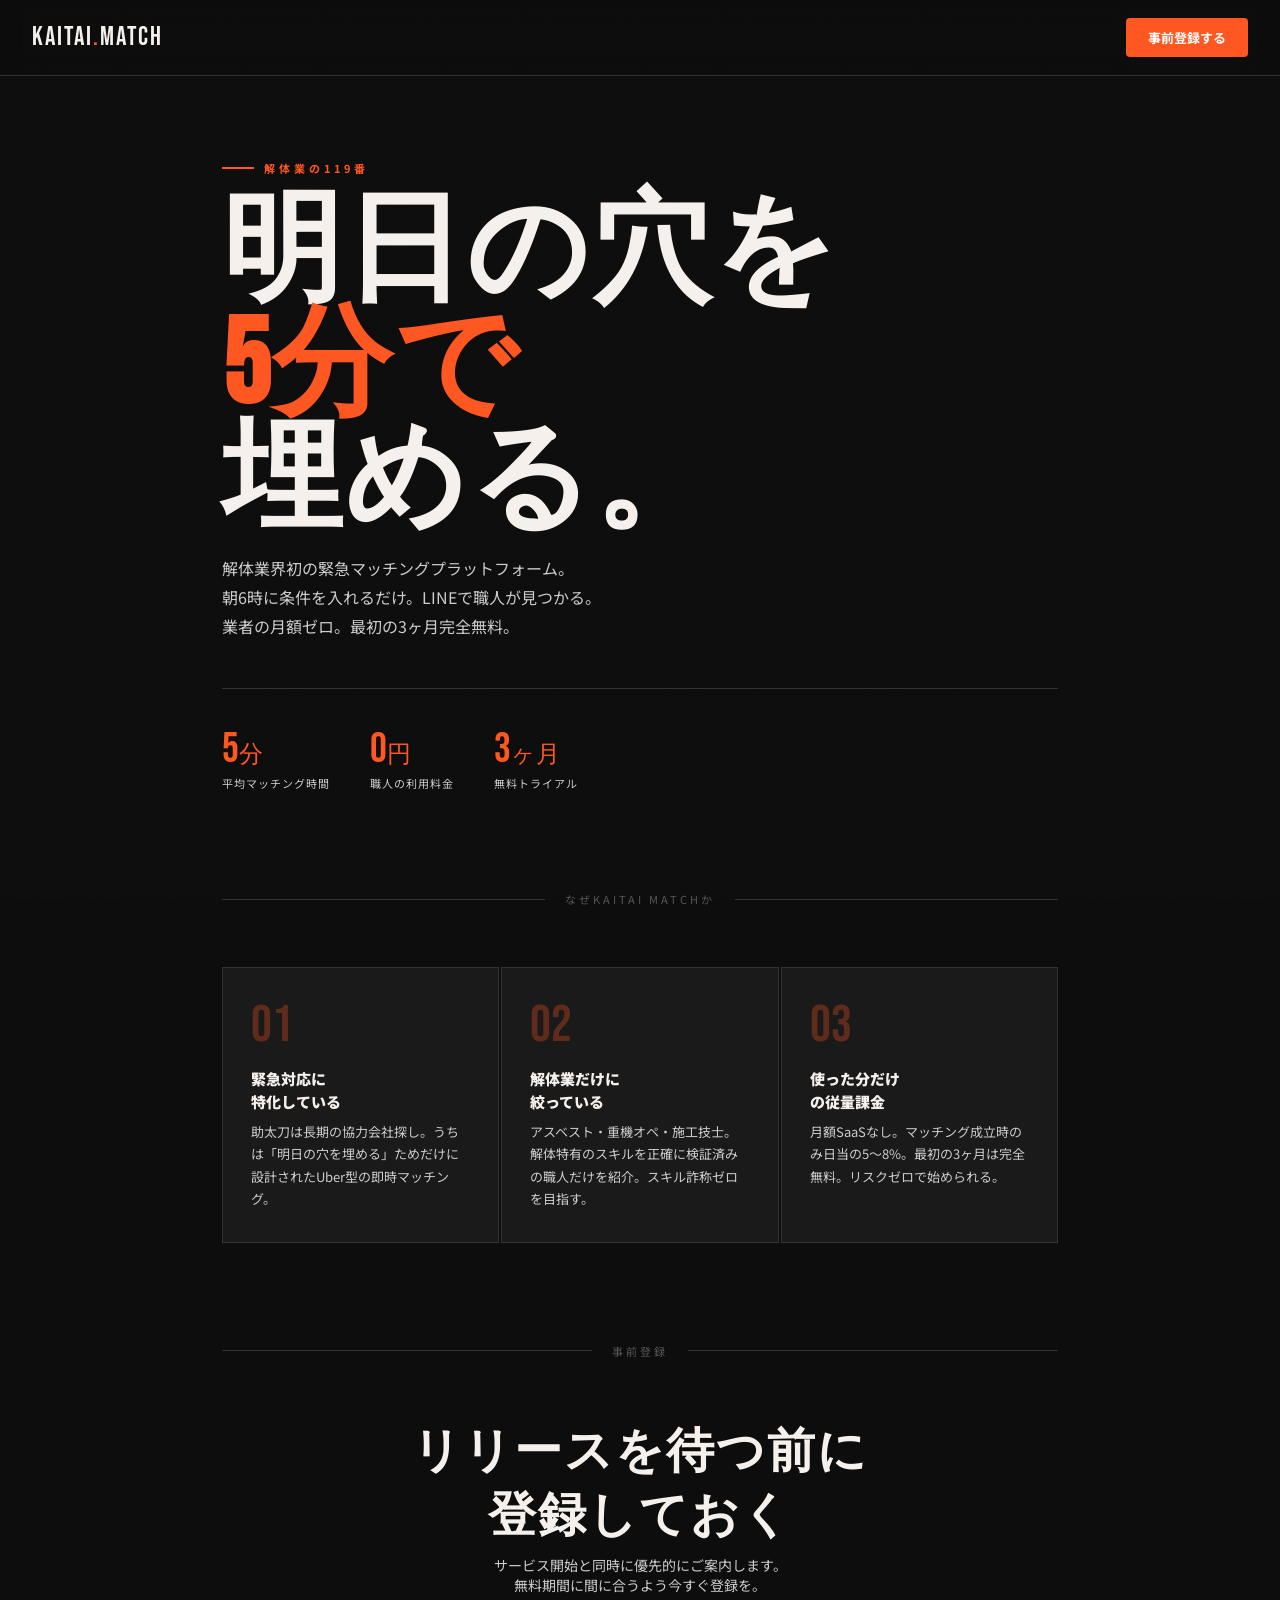
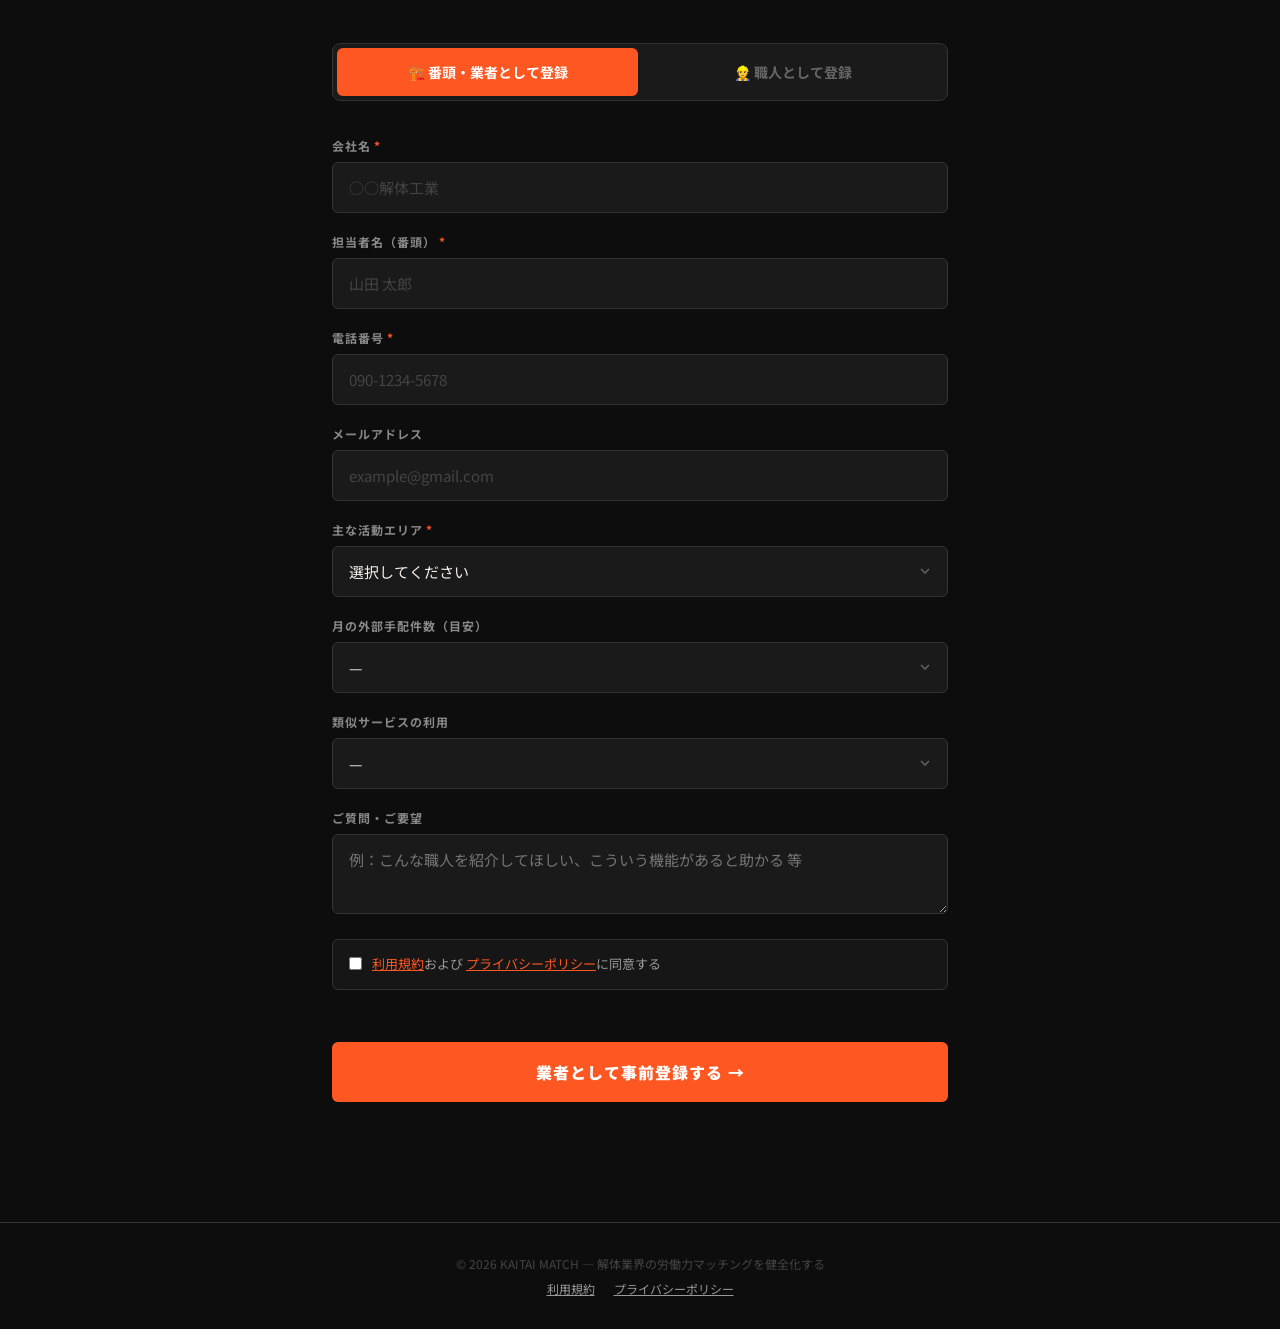
==== preregister.html @ b88217df "Update preregister.html" ====
<!DOCTYPE html>
<html lang="ja">
<head>
<meta charset="UTF-8">
<meta name="viewport" content="width=device-width, initial-scale=1.0">
<meta http-equiv="Cache-Control" content="no-cache, no-store, must-revalidate">
<meta http-equiv="Pragma" content="no-cache">
<meta http-equiv="Expires" content="0">
<title>KAITAI MATCH — 事前登録</title>
<!-- v202603311411 -->
<link rel="preconnect" href="https://fonts.googleapis.com">
<link href="https://fonts.googleapis.com/css2?family=Bebas+Neue&family=Noto+Sans+JP:wght@400;700;900&display=swap" rel="stylesheet">
<style>
  :root {
    --red:    #FF5722;
    --red2:   #E64A19;
    --black:  #0D0D0D;
    --white:  #F5F0EB;
    --gray:   #1A1A1A;
    --mid:    #2A2A2A;
    --line:   #333;
    --text:   #CCCCCC;
  }

  *, *::before, *::after { box-sizing: border-box; margin: 0; padding: 0; }

  html { scroll-behavior: smooth; }

  body {
    font-family: 'Noto Sans JP', sans-serif;
    background: var(--black);
    color: var(--white);
    min-height: 100vh;
    overflow-x: hidden;
  }

  /* ── NOISE TEXTURE ── */
  body::before {
    content: '';
    position: fixed; inset: 0; z-index: 0;
    background-image: url("data:image/svg+xml,%3Csvg viewBox='0 0 200 200' xmlns='http://www.w3.org/2000/svg'%3E%3Cfilter id='n'%3E%3CfeTurbulence type='fractalNoise' baseFrequency='0.75' numOctaves='4' stitchTiles='stitch'/%3E%3C/filter%3E%3Crect width='100%25' height='100%25' filter='url(%23n)' opacity='0.04'/%3E%3C/svg%3E");
    background-size: 200px;
    pointer-events: none;
    opacity: .4;
  }

  /* ── HEADER ── */
  header {
    position: fixed; top: 0; left: 0; right: 0; z-index: 100;
    display: flex; align-items: center; justify-content: space-between;
    padding: 18px 32px;
    background: rgba(13,13,13,.85);
    backdrop-filter: blur(12px);
    border-bottom: 1px solid var(--line);
  }

  .logo {
    font-family: 'Bebas Neue', sans-serif;
    font-size: 26px;
    letter-spacing: 2px;
    color: var(--white);
  }

  .logo span { color: var(--red); }

  .header-cta {
    background: var(--red);
    color: #fff;
    font-size: 13px;
    font-weight: 700;
    padding: 10px 22px;
    border-radius: 4px;
    border: none;
    cursor: pointer;
    font-family: inherit;
    transition: background .2s;
  }
  .header-cta:hover { background: var(--red2); }

  /* ── HERO ── */
  .hero {
    position: relative; z-index: 1;
    padding: 160px 32px 100px;
    max-width: 900px;
    margin: 0 auto;
  }

  .hero-eyebrow {
    font-size: 11px;
    font-weight: 700;
    letter-spacing: 4px;
    color: var(--red);
    margin-bottom: 20px;
    text-transform: uppercase;
    display: flex; align-items: center; gap: 10px;
  }

  .hero-eyebrow::before {
    content: '';
    display: block;
    width: 32px; height: 2px;
    background: var(--red);
  }

  .hero-title {
    font-family: 'Bebas Neue', sans-serif;
    font-size: clamp(64px, 10vw, 120px);
    line-height: .95;
    letter-spacing: 2px;
    margin-bottom: 16px;
  }

  .hero-title .accent { color: var(--red); }

  .hero-sub {
    font-size: 16px;
    color: var(--text);
    line-height: 1.8;
    max-width: 520px;
    margin-bottom: 48px;
  }

  .hero-stats {
    display: flex;
    gap: 40px;
    padding-top: 40px;
    border-top: 1px solid var(--line);
  }

  .stat-item { }
  .stat-num {
    font-family: 'Bebas Neue', sans-serif;
    font-size: 42px;
    color: var(--red);
    line-height: 1;
  }
  .stat-label {
    font-size: 11px;
    color: var(--text);
    letter-spacing: 1px;
    margin-top: 4px;
  }

  /* ── DIVIDER ── */
  .section-divider {
    position: relative; z-index: 1;
    max-width: 900px; margin: 0 auto;
    display: flex; align-items: center; gap: 20px;
    padding: 0 32px 60px;
  }
  .section-divider::before,
  .section-divider::after {
    content: '';
    flex: 1;
    height: 1px;
    background: var(--line);
  }
  .section-divider-text {
    font-size: 11px;
    letter-spacing: 3px;
    color: #555;
    text-transform: uppercase;
    white-space: nowrap;
  }

  /* ── WHY SECTION ── */
  .why {
    position: relative; z-index: 1;
    max-width: 900px; margin: 0 auto;
    padding: 0 32px 100px;
    display: grid;
    grid-template-columns: repeat(3, 1fr);
    gap: 2px;
  }

  .why-card {
    background: var(--gray);
    padding: 32px 28px;
    border: 1px solid var(--line);
    transition: border-color .2s;
  }
  .why-card:hover { border-color: var(--red); }

  .why-number {
    font-family: 'Bebas Neue', sans-serif;
    font-size: 52px;
    color: var(--red);
    opacity: .3;
    line-height: 1;
    margin-bottom: 16px;
  }

  .why-title {
    font-size: 15px;
    font-weight: 900;
    margin-bottom: 8px;
    line-height: 1.5;
  }

  .why-desc {
    font-size: 13px;
    color: var(--text);
    line-height: 1.7;
  }

  /* ── FORM SECTION ── */
  .form-section {
    position: relative; z-index: 1;
    max-width: 680px; margin: 0 auto;
    padding: 0 32px 120px;
  }

  .form-header {
    text-align: center;
    margin-bottom: 48px;
  }

  .form-header h2 {
    font-family: 'Bebas Neue', sans-serif;
    font-size: 48px;
    letter-spacing: 2px;
    margin-bottom: 8px;
  }

  .form-header p {
    font-size: 14px;
    color: var(--text);
  }

  /* ── TYPE TOGGLE ── */
  .type-toggle {
    display: flex;
    background: var(--gray);
    border: 1px solid var(--line);
    border-radius: 8px;
    padding: 4px;
    margin-bottom: 36px;
    gap: 4px;
  }

  .toggle-btn {
    flex: 1;
    padding: 14px;
    background: transparent;
    border: none;
    border-radius: 6px;
    color: #666;
    font-size: 14px;
    font-weight: 700;
    cursor: pointer;
    font-family: inherit;
    transition: all .2s;
    display: flex;
    align-items: center;
    justify-content: center;
    gap: 8px;
  }

  .toggle-btn.active {
    background: var(--red);
    color: #fff;
  }

  /* ── FORM ── */
  .form-box {
    display: none;
  }
  .form-box.active { display: block; }

  .form-group {
    margin-bottom: 20px;
  }

  .form-label {
    display: block;
    font-size: 12px;
    font-weight: 700;
    letter-spacing: 1px;
    color: #888;
    text-transform: uppercase;
    margin-bottom: 8px;
  }

  .form-label .req { color: var(--red); margin-left: 3px; }

  .form-input,
  .form-select,
  .form-textarea {
    width: 100%;
    background: var(--gray);
    border: 1px solid var(--line);
    border-radius: 6px;
    padding: 14px 16px;
    font-size: 15px;
    color: var(--white);
    outline: none;
    font-family: inherit;
    transition: border-color .2s;
    -webkit-appearance: none;
  }

  .form-input::placeholder { color: #444; }
  .form-input:focus,
  .form-select:focus,
  .form-textarea:focus { border-color: var(--red); }

  .form-select {
    background-image: url("data:image/svg+xml;charset=utf-8,%3Csvg xmlns='http://www.w3.org/2000/svg' width='16' height='16' viewBox='0 0 24 24' fill='none' stroke='%23666' stroke-width='2'%3E%3Cpath d='M6 9l6 6 6-6'/%3E%3C/svg%3E");
    background-repeat: no-repeat;
    background-position: right 14px center;
    padding-right: 44px;
    cursor: pointer;
  }

  .form-select option { background: #1A1A1A; }

  .form-textarea {
    resize: vertical;
    min-height: 80px;
  }

  /* ── CHIP GRID ── */
  .chip-grid {
    display: flex;
    flex-wrap: wrap;
    gap: 8px;
  }

  .chip {
    padding: 8px 14px;
    background: var(--gray);
    border: 1px solid var(--line);
    border-radius: 4px;
    font-size: 13px;
    font-weight: 600;
    color: #888;
    cursor: pointer;
    transition: all .15s;
    user-select: none;
  }

  .chip.on {
    border-color: var(--red);
    background: rgba(255,87,34,.12);
    color: var(--red);
  }

  /* ── SUBMIT ── */
  .btn-submit {
    width: 100%;
    background: var(--red);
    color: #fff;
    border: none;
    border-radius: 6px;
    padding: 18px;
    font-size: 16px;
    font-weight: 900;
    cursor: pointer;
    font-family: inherit;
    letter-spacing: 1px;
    margin-top: 32px;
    transition: background .2s, transform .1s;
    position: relative;
    overflow: hidden;
  }

  .btn-submit:hover { background: var(--red2); }
  .btn-submit:active { transform: scale(.99); }

  .btn-submit:disabled {
    opacity: .5;
    cursor: not-allowed;
  }

  .btn-submit .loading {
    display: none;
    position: absolute; inset: 0;
    background: var(--red2);
    align-items: center;
    justify-content: center;
  }

  .btn-submit.sending .loading { display: flex; }

  /* ── SUCCESS ── */
  .success-screen {
    display: none;
    text-align: center;
    padding: 60px 20px;
    animation: fadeUp .5s ease;
  }

  .success-screen.show { display: block; }

  @keyframes fadeUp {
    from { opacity: 0; transform: translateY(20px); }
    to   { opacity: 1; transform: translateY(0); }
  }

  .success-icon {
    font-size: 64px;
    margin-bottom: 24px;
  }

  .success-title {
    font-family: 'Bebas Neue', sans-serif;
    font-size: 40px;
    letter-spacing: 2px;
    margin-bottom: 12px;
    color: var(--red);
  }

  .success-msg {
    font-size: 15px;
    color: var(--text);
    line-height: 1.8;
    margin-bottom: 40px;
  }

  /* ── FOOTER ── */
  footer {
    position: relative; z-index: 1;
    border-top: 1px solid var(--line);
    padding: 32px;
    text-align: center;
    font-size: 12px;
    color: #444;
  }

  /* ── SCROLL REVEAL ── */
  .reveal {
    opacity: 0;
    transform: translateY(24px);
    transition: opacity .6s ease, transform .6s ease;
  }
  .reveal.visible {
    opacity: 1;
    transform: none;
  }

  /* ── RESPONSIVE ── */
  @media (max-width: 680px) {
    header { padding: 14px 20px; }
    .hero { padding: 120px 20px 80px; }
    .hero-stats { gap: 24px; flex-wrap: wrap; }
    .why { grid-template-columns: 1fr; padding: 0 20px 80px; }
    .form-section { padding: 0 20px 80px; }
    .section-divider { padding: 0 20px 48px; }
  }

  /* ── CONSENT ── */
  .consent-block {
    margin: 16px 0 20px;
    padding: 14px 16px;
    background: rgba(255,255,255,.04);
    border: 1px solid #333;
    border-radius: 6px;
  }
  .consent-label {
    display: flex; align-items: flex-start; gap: 10px;
    font-size: 13px; color: #999; cursor: pointer; line-height: 1.6;
  }
  .consent-check { margin-top: 3px; accent-color: #FF5722; }
  .consent-label a { color: #FF5722; text-decoration: underline; }
</style>
</head>
<body>

<!-- ── HEADER ── -->
<header>
  <div class="logo">KAITAI<span>.</span>MATCH</div>
  <button class="header-cta" onclick="scrollToForm()">事前登録する</button>
</header>

<!-- ── HERO ── -->
<section class="hero reveal">
  <div class="hero-eyebrow">解体業の119番</div>
  <h1 class="hero-title">
    明日の穴を<br>
    <span class="accent">5分で</span><br>
    埋める。
  </h1>
  <p class="hero-sub">
    解体業界初の緊急マッチングプラットフォーム。<br>
    朝6時に条件を入れるだけ。LINEで職人が見つかる。<br>
    業者の月額ゼロ。最初の3ヶ月完全無料。
  </p>
  <div class="hero-stats">
    <div class="stat-item">
      <div class="stat-num">5<span style="font-size:24px">分</span></div>
      <div class="stat-label">平均マッチング時間</div>
    </div>
    <div class="stat-item">
      <div class="stat-num">0<span style="font-size:24px">円</span></div>
      <div class="stat-label">職人の利用料金</div>
    </div>
    <div class="stat-item">
      <div class="stat-num">3<span style="font-size:24px">ヶ月</span></div>
      <div class="stat-label">無料トライアル</div>
    </div>
  </div>
</section>

<!-- ── WHY ── -->
<div class="section-divider reveal"><span class="section-divider-text">なぜKAITAI MATCHか</span></div>

<section class="why">
  <div class="why-card reveal">
    <div class="why-number">01</div>
    <div class="why-title">緊急対応に<br>特化している</div>
    <div class="why-desc">助太刀は長期の協力会社探し。うちは「明日の穴を埋める」ためだけに設計されたUber型の即時マッチング。</div>
  </div>
  <div class="why-card reveal" style="transition-delay:.1s">
    <div class="why-number">02</div>
    <div class="why-title">解体業だけに<br>絞っている</div>
    <div class="why-desc">アスベスト・重機オペ・施工技士。解体特有のスキルを正確に検証済みの職人だけを紹介。スキル詐称ゼロを目指す。</div>
  </div>
  <div class="why-card reveal" style="transition-delay:.2s">
    <div class="why-number">03</div>
    <div class="why-title">使った分だけ<br>の従量課金</div>
    <div class="why-desc">月額SaaSなし。マッチング成立時のみ日当の5〜8%。最初の3ヶ月は完全無料。リスクゼロで始められる。</div>
  </div>
</section>

<!-- ── FORM ── -->
<div class="section-divider reveal"><span class="section-divider-text">事前登録</span></div>

<section class="form-section" id="form-section">
  <div class="form-header reveal">
    <h2>リリースを待つ前に<br>登録しておく</h2>
    <p>サービス開始と同時に優先的にご案内します。<br>無料期間に間に合うよう今すぐ登録を。</p>
  </div>

  <!-- TYPE TOGGLE -->
  <div class="type-toggle reveal">
    <button class="toggle-btn active" id="tab-contractor" onclick="switchType('contractor')">
      🏗️ 番頭・業者として登録
    </button>
    <button class="toggle-btn" id="tab-worker" onclick="switchType('worker')">
      👷 職人として登録
    </button>
  </div>

  <!-- SUCCESS STATE -->
  <div class="success-screen" id="success">
    <div class="success-icon">🎯</div>
    <div class="success-title">登録完了！</div>
    <div class="success-msg" id="success-msg">
      リリース時に優先的にご連絡します。<br>
      もう少しだけ待っていてください。
    </div>
    <button class="btn-submit" style="max-width:320px;margin:0 auto" onclick="resetForm()">
      別の人を登録する
    </button>
  </div>

  <!-- CONTRACTOR FORM -->
  <div class="form-box active" id="form-contractor">
    <div class="form-group">
      <label class="form-label">会社名<span class="req">*</span></label>
      <input class="form-input" id="c-company" type="text" placeholder="○○解体工業">
    </div>
    <div class="form-group">
      <label class="form-label">担当者名（番頭）<span class="req">*</span></label>
      <input class="form-input" id="c-name" type="text" placeholder="山田 太郎">
    </div>
    <div class="form-group">
      <label class="form-label">電話番号<span class="req">*</span></label>
      <input class="form-input" id="c-phone" type="tel" placeholder="090-1234-5678">
    </div>
    <div class="form-group">
      <label class="form-label">メールアドレス</label>
      <input class="form-input" id="c-email" type="email" placeholder="example@gmail.com">
    </div>
    <div class="form-group">
      <label class="form-label">主な活動エリア<span class="req">*</span></label>
      <select class="form-select" id="c-area">
        <option value="">選択してください</option>
        <option>足立区</option><option>荒川区</option><option>葛飾区</option>
        <option>墨田区</option><option>江東区</option><option>江戸川区</option>
        <option>台東区</option><option>北区</option><option>その他</option>
      </select>
    </div>
    <div class="form-group">
      <label class="form-label">月の外部手配件数（目安）</label>
      <select class="form-select" id="c-volume">
        <option value="">—</option>
        <option>5件未満</option><option>5〜15件</option>
        <option>15〜30件</option><option>30件以上</option>
      </select>
    </div>
    <div class="form-group">
      <label class="form-label">類似サービスの利用</label>
      <select class="form-select" id="c-existing">
        <option value="">—</option>
        <option>ある（現在利用している）</option>
        <option>ある（過去に利用していた）</option>
        <option>ない</option>
        <option>知らなかった</option>
      </select>
    </div>
    <div class="form-group">
      <label class="form-label">ご質問・ご要望</label>
      <textarea class="form-textarea" id="c-comment" placeholder="例：こんな職人を紹介してほしい、こういう機能があると助かる 等"></textarea>
    </div>
    <div class="consent-block">
      <label class="consent-label">
        <input type="checkbox" id="consent-c" class="consent-check">
        <span><a href="#" onclick="openModal('terms'); return false;">利用規約</a>および
        <a href="#" onclick="openModal('privacy'); return false;">プライバシーポリシー</a>に同意する</span>
      </label>
    </div>
    <button class="btn-submit" id="btn-c" onclick="submitContractor()">
      <span class="btn-text">業者として事前登録する →</span>
      <div class="loading">送信中...</div>
    </button>
  </div>

  <!-- WORKER FORM -->
  <div class="form-box" id="form-worker">
    <div class="form-group">
      <label class="form-label">氏名<span class="req">*</span></label>
      <input class="form-input" id="w-name" type="text" placeholder="田中 一郎">
    </div>
    <div class="form-group">
      <label class="form-label">電話番号<span class="req">*</span></label>
      <input class="form-input" id="w-phone" type="tel" placeholder="090-1234-5678">
    </div>
    <div class="form-group">
      <label class="form-label">希望日当（目安）<span class="req">*</span></label>
      <select class="form-select" id="w-wage">
        <option value="">選択してください</option>
        <option>¥15,000〜</option><option>¥18,000〜</option>
        <option>¥20,000〜</option><option>¥22,000〜</option>
        <option>¥25,000〜</option><option>¥28,000〜</option>
        <option>¥30,000〜</option>
      </select>
    </div>
    <div class="form-group">
      <label class="form-label">稼働可能エリア<span class="req">*</span>（複数可）</label>
      <div class="chip-grid" id="w-areas">
        <div class="chip" data-v="足立区" onclick="toggleChip(this,'wAreas')">足立区</div>
        <div class="chip" data-v="荒川区" onclick="toggleChip(this,'wAreas')">荒川区</div>
        <div class="chip" data-v="葛飾区" onclick="toggleChip(this,'wAreas')">葛飾区</div>
        <div class="chip" data-v="墨田区" onclick="toggleChip(this,'wAreas')">墨田区</div>
        <div class="chip" data-v="江東区" onclick="toggleChip(this,'wAreas')">江東区</div>
        <div class="chip" data-v="江戸川区" onclick="toggleChip(this,'wAreas')">江戸川区</div>
        <div class="chip" data-v="台東区" onclick="toggleChip(this,'wAreas')">台東区</div>
        <div class="chip" data-v="北区" onclick="toggleChip(this,'wAreas')">北区</div>
        <div class="chip" data-v="その他" onclick="toggleChip(this,'wAreas')">その他</div>
      </div>
    </div>
    <div class="form-group">
      <label class="form-label">スキル・資格<span class="req">*</span>（複数可）</label>
      <div class="chip-grid" id="w-skills">
        <div class="chip" data-v="手元・雑工" onclick="toggleChip(this,'wSkills')">🔨 手元・雑工</div>
        <div class="chip" data-v="内装解体" onclick="toggleChip(this,'wSkills')">🏠 内装解体</div>
        <div class="chip" data-v="木造解体" onclick="toggleChip(this,'wSkills')">🌲 木造解体</div>
        <div class="chip" data-v="RC解体" onclick="toggleChip(this,'wSkills')">🧱 RC解体</div>
        <div class="chip" data-v="鉄骨解体" onclick="toggleChip(this,'wSkills')">⚙️ 鉄骨解体</div>
        <div class="chip" data-v="重機(ユンボ)" onclick="toggleChip(this,'wSkills')">🚜 重機(ユンボ)</div>
        <div class="chip" data-v="重機(クレーン)" onclick="toggleChip(this,'wSkills')">🏗️ 重機(クレーン)</div>
        <div class="chip" data-v="アスベスト除去" onclick="toggleChip(this,'wSkills')">🦺 アスベスト除去</div>
        <div class="chip" data-v="アスベスト主任" onclick="toggleChip(this,'wSkills')">📋 アスベスト主任</div>
        <div class="chip" data-v="大型運転" onclick="toggleChip(this,'wSkills')">🚛 大型運転</div>
        <div class="chip" data-v="産廃処理" onclick="toggleChip(this,'wSkills')">♻️ 産廃処理</div>
        <div class="chip" data-v="安全衛生責任者" onclick="toggleChip(this,'wSkills')">⛑️ 安全衛生</div>
      </div>
    </div>
    <div class="form-group">
      <label class="form-label">ご質問・ご要望</label>
      <textarea class="form-textarea" id="w-comment" placeholder="例：こんな案件に対応できます、こういう機能があると助かる 等"></textarea>
    </div>
    <div class="consent-block">
      <label class="consent-label">
        <input type="checkbox" id="consent-w" class="consent-check">
        <span><a href="#" onclick="openModal('terms'); return false;">利用規約</a>および
        <a href="#" onclick="openModal('privacy'); return false;">プライバシーポリシー</a>に同意する</span>
      </label>
    </div>
    <button class="btn-submit" id="btn-w" onclick="submitWorker()">
      <span class="btn-text">職人として事前登録する →</span>
      <div class="loading">送信中...</div>
    </button>
  </div>
</section>

<!-- ── FOOTER ── -->
<footer>
  <p>© 2026 KAITAI MATCH — 解体業界の労働力マッチングを健全化する</p>
  <p style="margin-top:8px; font-size:12px;">
    <a href="#" onclick="openModal('terms'); return false;" style="color:#999; margin-right:16px;">利用規約</a>
    <a href="#" onclick="openModal('privacy'); return false;" style="color:#999;">プライバシーポリシー</a>
  </p>
</footer>

<script>
/* ─────────────────────────────────────
   CONFIG
───────────────────────────────────── */
/* build: 202603311411 */
const FORM = {
  CONTRACTOR_URL    : 'https://docs.google.com/forms/d/e/1FAIpQLSen5-oCaqVXXNQcBUAq6D4mdggYQdAOvxw3tC0r3g7apsGX9g/formResponse',
  C_EMAIL        : 'entry.241303334',
  C_COMPANY      : 'entry.1560923856',
  C_NAME         : 'entry.1099596329',
  C_PHONE        : 'entry.958239017',
  C_AREA         : 'entry.613709446',
  C_VOLUME       : 'entry.223796764',
  C_EXISTING     : 'entry.1870516873',
  C_COMMENT      : 'entry.2105728706',

  WORKER_URL        : 'https://docs.google.com/forms/d/e/1FAIpQLScC5icSUGPfsG3O5_VFJ0GHAnxP1y9aK9y0mlp5CqMoB3Jlwg/formResponse',
  W_NAME         : 'entry.2123662439',
  W_PHONE        : 'entry.115422780',
  W_WAGE         : 'entry.1964736497',
  W_AREAS        : 'entry.1219815000',
  W_SKILLS       : 'entry.317045499',
  W_COMMENT      : 'entry.55301022',

  DEMO_MODE : false
};

/* ─────────────────────────────────────
   STATE
───────────────────────────────────── */
const S = { wAreas: [], wSkills: [] };

/* ─────────────────────────────────────
   UI
───────────────────────────────────── */
function scrollToForm() {
  document.getElementById('form-section').scrollIntoView({ behavior: 'smooth' });
}

function switchType(t) {
  document.getElementById('tab-contractor').classList.toggle('active', t === 'contractor');
  document.getElementById('tab-worker').classList.toggle('active', t === 'worker');
  document.getElementById('form-contractor').classList.toggle('active', t === 'contractor');
  document.getElementById('form-worker').classList.toggle('active', t === 'worker');
}

function toggleChip(el, key) {
  el.classList.toggle('on');
  const v = el.dataset.v;
  S[key] = el.classList.contains('on')
    ? [...new Set([...S[key], v])]
    : S[key].filter(x => x !== v);
}

function showSuccess(type) {
  document.getElementById('form-contractor').style.display = 'none';
  document.getElementById('form-worker').style.display     = 'none';
  document.querySelector('.type-toggle').style.display     = 'none';

  const msg = type === 'contractor'
    ? '番頭・業者として登録完了です。<br>サービス開始時に最優先でご連絡します。<br>紹介してもらえる同業の方がいれば、このページのURLを共有してください。'
    : '職人として登録完了です。<br>案件通知が届くようになります。<br>利用料は完全無料です。';

  document.getElementById('success-msg').innerHTML = msg;
  document.getElementById('success').classList.add('show');
}

function resetForm() {
  document.getElementById('form-contractor').style.display = '';
  document.getElementById('form-worker').style.display     = '';
  document.querySelector('.type-toggle').style.display     = '';
  document.getElementById('success').classList.remove('show');
  ['c-company','c-name','c-phone','c-email','c-area','c-volume','c-existing','c-comment',
   'w-name','w-phone','w-wage','w-comment'].forEach(id => {
    const el = document.getElementById(id);
    if (el) el.value = '';
  });
  document.querySelectorAll('.chip.on').forEach(c => c.classList.remove('on'));
  document.getElementById('consent-c').checked = false;
  document.getElementById('consent-w').checked = false;
  S.wAreas = []; S.wSkills = [];
  switchType('contractor');
}

/* ─────────────────────────────────────
   SUBMIT: CONTRACTOR
───────────────────────────────────── */
async function submitContractor() {
  const company = val('c-company'), name = val('c-name'),
        phone   = val('c-phone'),   area = val('c-area');
  if (!company || !name || !phone || !area) {
    alert('必須項目（会社名・担当者名・電話番号・エリア）を入力してください');
    return;
  }
  if (!document.getElementById('consent-c').checked) {
    alert('利用規約およびプライバシーポリシーへの同意が必要です');
    return;
  }

  const btn = document.getElementById('btn-c');
  btn.classList.add('sending'); btn.disabled = true;

  if (!FORM.DEMO_MODE) {
    const fd = new FormData();
    fd.append(FORM.C_EMAIL,    val('c-email'));
    fd.append(FORM.C_COMPANY, company);
    fd.append(FORM.C_NAME,    name);
    fd.append(FORM.C_PHONE,   phone);
    fd.append(FORM.C_AREA,    area);
    fd.append(FORM.C_VOLUME,  val('c-volume'));
    fd.append(FORM.C_EXISTING,val('c-existing'));
    fd.append(FORM.C_COMMENT, val('c-comment'));
    try {
      await fetch(FORM.CONTRACTOR_URL, { method: 'POST', body: fd, mode: 'no-cors' });
    } catch(e) {}
  } else {
    await sleep(900);
  }

  btn.classList.remove('sending'); btn.disabled = false;
  showSuccess('contractor');
}

/* ─────────────────────────────────────
   SUBMIT: WORKER
───────────────────────────────────── */
async function submitWorker() {
  const name  = val('w-name'), phone = val('w-phone'), wage = val('w-wage');
  if (!name || !phone || !wage) {
    alert('必須項目（氏名・電話番号・希望日当）を入力してください');
    return;
  }
  if (!S.wAreas.length)  { alert('稼働可能エリアを選択してください');  return; }
  if (!S.wSkills.length) { alert('スキルを1つ以上選択してください'); return; }
  if (!document.getElementById('consent-w').checked) {
    alert('利用規約およびプライバシーポリシーへの同意が必要です');
    return;
  }

  const btn = document.getElementById('btn-w');
  btn.classList.add('sending'); btn.disabled = true;

  if (!FORM.DEMO_MODE) {
    const fd = new FormData();
    fd.append(FORM.W_NAME,    name);
    fd.append(FORM.W_PHONE,   phone);
    fd.append(FORM.W_WAGE,    wage);
    fd.append(FORM.W_AREAS,   S.wAreas.join(', '));
    fd.append(FORM.W_SKILLS,  S.wSkills.join(', '));
    fd.append(FORM.W_COMMENT, val('w-comment'));
    try {
      await fetch(FORM.WORKER_URL, { method: 'POST', body: fd, mode: 'no-cors' });
    } catch(e) {}
  } else {
    await sleep(900);
  }

  btn.classList.remove('sending'); btn.disabled = false;
  showSuccess('worker');
}

/* ─────────────────────────────────────
   UTILS
───────────────────────────────────── */
function val(id) { return (document.getElementById(id)?.value || '').trim(); }
function sleep(ms) { return new Promise(r => setTimeout(r, ms)); }

/* ─────────────────────────────────────
   SCROLL REVEAL
───────────────────────────────────── */
const observer = new IntersectionObserver(entries => {
  entries.forEach(e => { if (e.isIntersecting) e.target.classList.add('visible'); });
}, { threshold: 0.1 });

document.querySelectorAll('.reveal').forEach(el => observer.observe(el));
</script>

<!-- ── MODAL ── -->
<div id="modal-overlay" onclick="closeModal()" style="
  display:none; position:fixed; inset:0; z-index:999;
  background:rgba(0,0,0,.75); backdrop-filter:blur(4px);
  overflow-y:auto; padding:60px 16px;">
  <div onclick="event.stopPropagation()" style="
    max-width:720px; margin:0 auto; background:#1A1A1A;
    border:1px solid #333; border-radius:8px; padding:40px 32px;
    position:relative; color:#CCC; font-size:14px; line-height:1.8;">
    <button onclick="closeModal()" style="
      position:absolute; top:16px; right:20px;
      background:none; border:none; color:#999;
      font-size:24px; cursor:pointer;">✕</button>
    <div id="modal-content"></div>
  </div>
</div>

<script>
const TERMS_HTML = `
<h2 style="color:#FF5722;margin-bottom:20px;">KAITAI MATCH 利用規約</h2>
<p style="color:#888;margin-bottom:24px;">制定日：2026年3月</p>
<p>本利用規約（以下「本規約」）は、KAITAI MATCH 運営事務局（以下「運営者」）が提供する解体工事業向け緊急人工マッチングサービス「KAITAI MATCH」（以下「本サービス」）の利用条件を定めるものです。</p>

<h3 style="color:#FFF;margin:24px 0 8px;">第1条（定義）</h3>
<ul style="padding-left:20px;">
  <li>「業者」：解体工事業を営む法人・個人事業主であって、本サービスを通じて作業員を募集する者</li>
  <li>「職人」：解体工事に従事する個人または一人親方として本サービスに登録する者</li>
  <li>「マッチング」：業者の案件情報と職人プロフィールを照合し、運営者が候補を提示する行為</li>
  <li>「請負契約」：業者と職人の間で成立する、工事の完成を目的とする契約</li>
  <li>「手数料」：マッチング成立時に業者が運営者に支払う対価</li>
</ul>

<h3 style="color:#FFF;margin:24px 0 8px;">第2条（サービスの性質と法的位置づけ）</h3>
<ol style="padding-left:20px;">
  <li>本サービスは、業者と職人との間の請負契約の締結を支援するプラットフォームです。職業紹介・労働者派遣には一切該当しません。</li>
  <li>本サービスを通じて成立する取引はすべて業者・職人間の独立した請負契約であり、雇用関係は生じません。</li>
  <li>運営者は「場の提供」のみを行い、個別の契約内容・履行には関与せず責任を負いません。</li>
</ol>

<h3 style="color:#FFF;margin:24px 0 8px;">第3条（登録）</h3>
<ol style="padding-left:20px;">
  <li>本サービスの利用を希望する方は、本規約に同意のうえ申請を行うものとします。</li>
  <li>反社会的勢力への該当・過去の規約違反・虚偽登録等に該当する場合、登録を拒否または取り消すことがあります。</li>
</ol>

<h3 style="color:#FFF;margin:24px 0 8px;">第4条（禁止事項）</h3>
<ul style="padding-left:20px;">
  <li>経歴・資格・実績に関する虚偽申告</li>
  <li>建設業法・職業安定法・労働基準法その他法令への違反</li>
  <li>本サービスを介して知り合った相手を外部に誘導し手数料支払いを回避する行為</li>
  <li>複数アカウントの作成・不正利用</li>
  <li>反社会的勢力への利益供与</li>
  <li>その他、運営者が不適切と判断する行為</li>
</ul>

<h3 style="color:#FFF;margin:24px 0 8px;">第5条（手数料および支払い）</h3>
<ol style="padding-left:20px;">
  <li>本サービスの初期フェーズ（別途告知）は無料で提供します。</li>
  <li>課金開始後、業者は取引成立1件ごとに取引金額の5〜8%の手数料を銀行振込（月末締め翌月末払い）にて支払うものとします。</li>
  <li>職人の利用は引き続き無料とします。</li>
</ol>

<h3 style="color:#FFF;margin:24px 0 8px;">第6条（免責事項）</h3>
<ol style="padding-left:20px;">
  <li>運営者は、業者・職人間の取引トラブル（未払い・無断欠勤・スキル詐称等）について責任を負いません。</li>
  <li>天災・通信障害・システム障害等によるサービス停止に関しても同様です。</li>
</ol>

<h3 style="color:#FFF;margin:24px 0 8px;">第7条（規約の変更）</h3>
<p>運営者は必要に応じて本規約を変更できます。変更後もサービスを継続利用した場合は変更後の規約に同意したものとみなします。</p>

<h3 style="color:#FFF;margin:24px 0 8px;">第8条（準拠法・管轄裁判所）</h3>
<p>本規約は日本法に準拠し、東京地方裁判所を第一審の専属的合意管轄裁判所とします。</p>

<p style="margin-top:32px;color:#666;">KAITAI MATCH 運営事務局｜制定：2026年3月</p>
`;

const PRIVACY_HTML = `
<h2 style="color:#FF5722;margin-bottom:20px;">KAITAI MATCH プライバシーポリシー</h2>
<p style="color:#888;margin-bottom:24px;">制定日：2026年3月</p>
<p>KAITAI MATCH 運営事務局（以下「運営者」）は、本サービスの運営において取得する個人情報について、個人情報の保護に関する法律（令和2年改正を含む）を遵守し、以下のとおり取り扱います。</p>

<h3 style="color:#FFF;margin:24px 0 8px;">第1条（取得する個人情報）</h3>
<p><strong style="color:#CCC;">【業者】</strong> 会社名・担当者名・電話番号・メールアドレス・建設業許可番号（任意）・LINEユーザーID</p>
<p style="margin-top:8px;"><strong style="color:#CCC;">【職人】</strong> 氏名・電話番号・保有資格・施工経験・稼働エリア・希望日当・LINEユーザーID</p>

<h3 style="color:#FFF;margin:24px 0 8px;">第2条（利用目的）</h3>
<ol style="padding-left:20px;">
  <li>マッチング機能の提供（案件と職人の照合・通知）</li>
  <li>利用者への連絡・問い合わせ対応</li>
  <li>手数料の請求・支払い管理</li>
  <li>不正利用の防止・規約違反の調査</li>
  <li>サービス改善および新機能の開発（個人を特定しない統計分析）</li>
</ol>

<h3 style="color:#FFF;margin:24px 0 8px;">第3条（第三者提供）</h3>
<p>運営者は、法令に基づく場合・本人同意がある場合を除き、個人情報を第三者に提供しません。なお、本サービスはGoogle LLC（米国）のサービスを利用しており、個人情報が外国に移転する場合があります。</p>

<h3 style="color:#FFF;margin:24px 0 8px;">第4条（安全管理）</h3>
<p>運営者は、不正アクセス・漏えい防止のためGoogleスプレッドシートのアクセス権限管理等の安全管理措置を講じます。個人情報の漏えい等が発生した場合、個人情報保護法第26条に基づき個人情報保護委員会への報告および本人への通知を行います。</p>

<h3 style="color:#FFF;margin:24px 0 8px;">第5条（保存期間）</h3>
<p>退会日から1年間保存後に削除します（法令による保存義務のあるものを除く）。取引記録は電子帳簿保存法に基づき7年間保存します。</p>

<h3 style="color:#FFF;margin:24px 0 8px;">第6条（本人の権利）</h3>
<p>利用者は自己の個人情報について、開示・訂正・削除・利用停止を請求できます。下記問い合わせ窓口にご連絡ください。</p>

<h3 style="color:#FFF;margin:24px 0 8px;">第7条（問い合わせ窓口）</h3>
<p>KAITAI MATCH 運営事務局<br>
メール：（取得後に記載）<br>
LINE公式アカウント：（開設後に記載）<br>
受付時間：平日 10:00〜18:00</p>

<p style="margin-top:32px;color:#666;">KAITAI MATCH 運営事務局｜制定：2026年3月</p>
`;

function openModal(type) {
  document.getElementById('modal-content').innerHTML =
    type === 'terms' ? TERMS_HTML : PRIVACY_HTML;
  document.getElementById('modal-overlay').style.display = 'block';
  document.body.style.overflow = 'hidden';
}

function closeModal() {
  document.getElementById('modal-overlay').style.display = 'none';
  document.body.style.overflow = '';
}
</script>
</body>
</html>
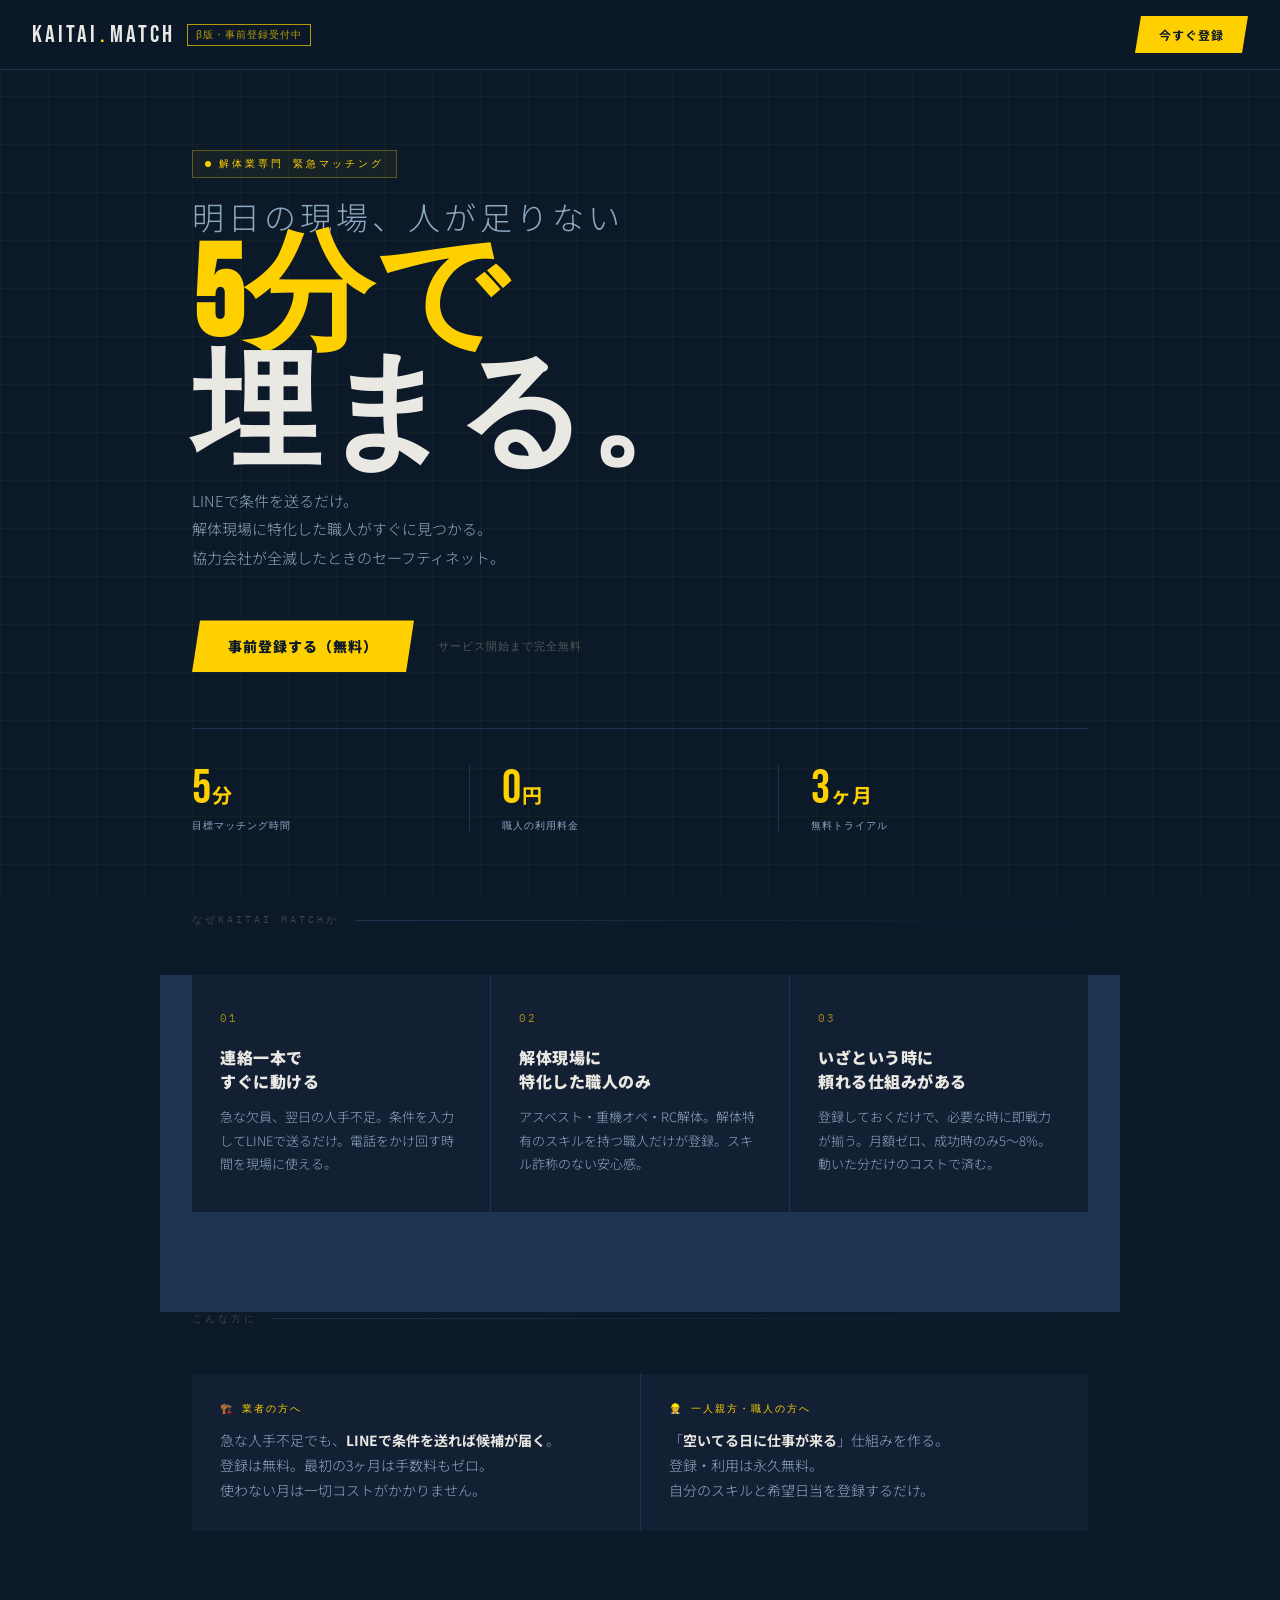
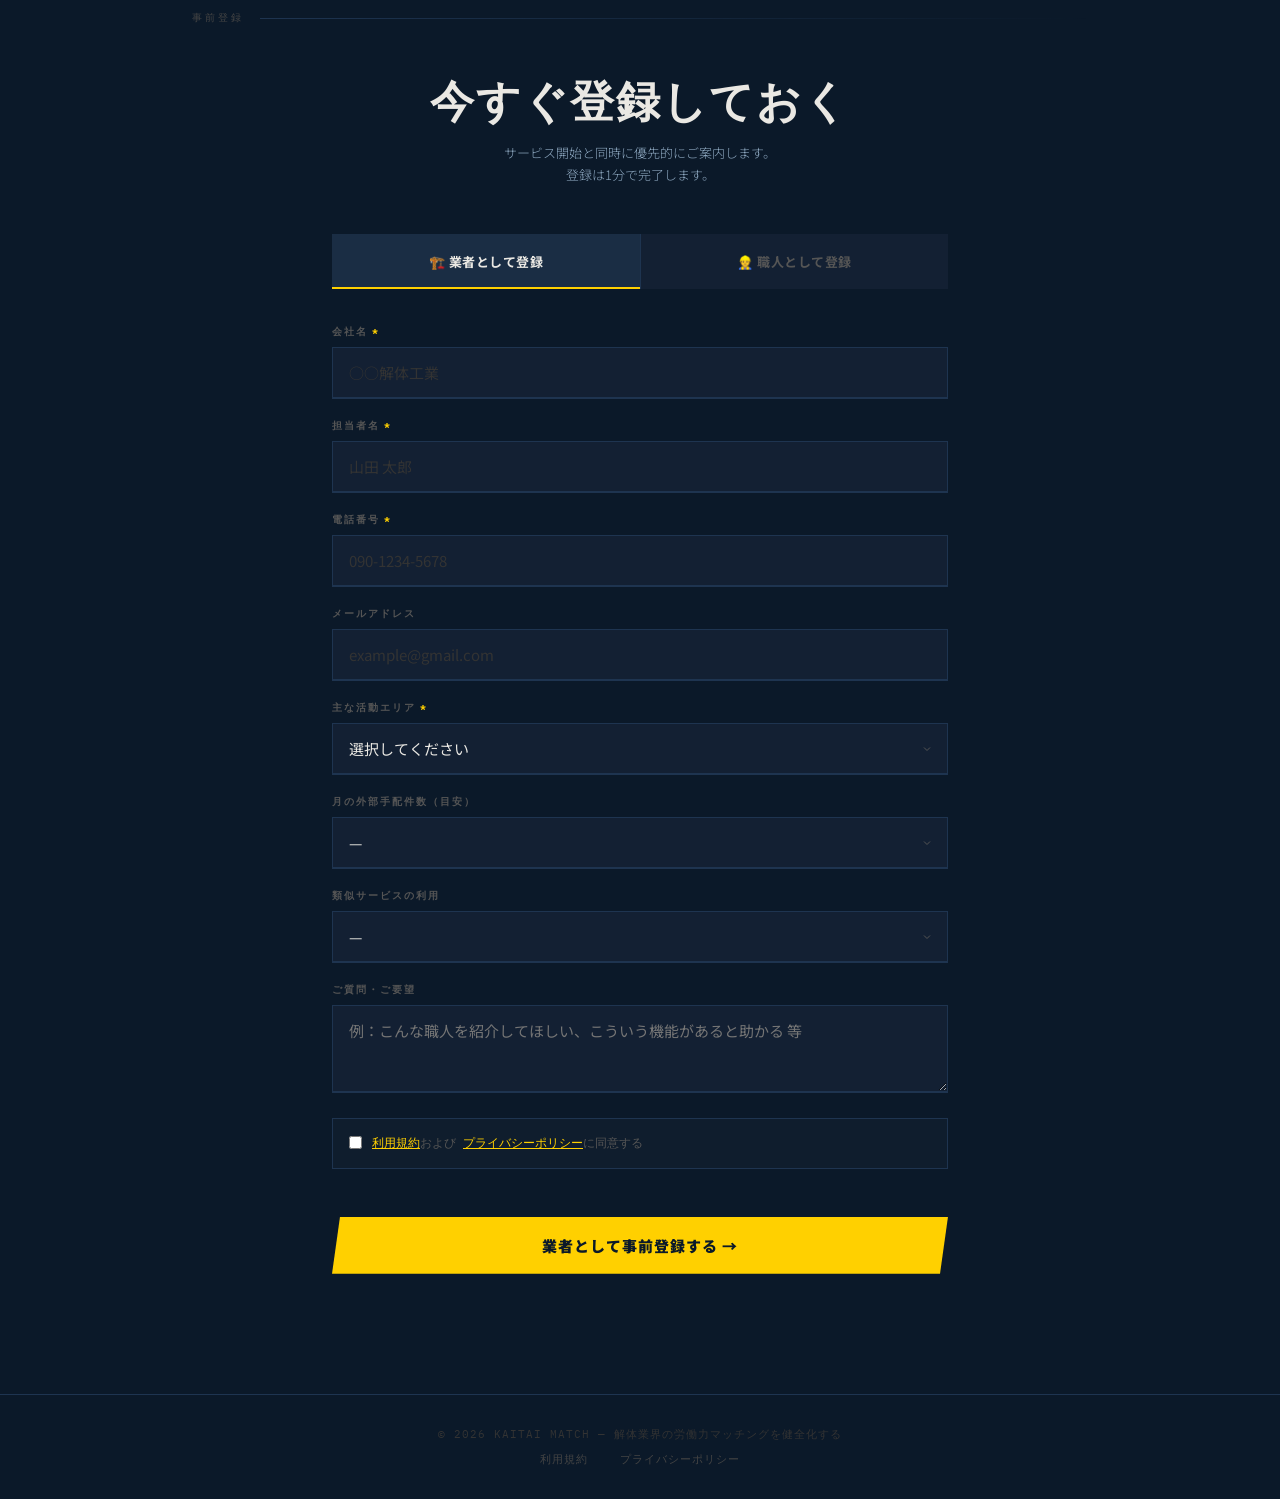
==== commit 1cd5c036: "Update preregister.html" ====
--- a/preregister.html
+++ b/preregister.html
@@ -7,549 +7,690 @@
 <meta http-equiv="Pragma" content="no-cache">
 <meta http-equiv="Expires" content="0">
 <title>KAITAI MATCH — 事前登録</title>
-<!-- v202603311411 -->
+<!-- v202604031704 -->
 <link rel="preconnect" href="https://fonts.googleapis.com">
-<link href="https://fonts.googleapis.com/css2?family=Bebas+Neue&family=Noto+Sans+JP:wght@400;700;900&display=swap" rel="stylesheet">
+<link href="https://fonts.googleapis.com/css2?family=Bebas+Neue&family=Noto+Sans+JP:wght@300;400;700;900&family=IBM+Plex+Mono:wght@400;700&display=swap" rel="stylesheet">
 <style>
-  :root {
-    --red:    #FF5722;
-    --red2:   #E64A19;
-    --black:  #0D0D0D;
-    --white:  #F5F0EB;
-    --gray:   #1A1A1A;
-    --mid:    #2A2A2A;
-    --line:   #333;
-    --text:   #CCCCCC;
-  }
-
-  *, *::before, *::after { box-sizing: border-box; margin: 0; padding: 0; }
-
-  html { scroll-behavior: smooth; }
-
-  body {
-    font-family: 'Noto Sans JP', sans-serif;
-    background: var(--black);
-    color: var(--white);
-    min-height: 100vh;
-    overflow-x: hidden;
-  }
-
-  /* ── NOISE TEXTURE ── */
-  body::before {
-    content: '';
-    position: fixed; inset: 0; z-index: 0;
-    background-image: url("data:image/svg+xml,%3Csvg viewBox='0 0 200 200' xmlns='http://www.w3.org/2000/svg'%3E%3Cfilter id='n'%3E%3CfeTurbulence type='fractalNoise' baseFrequency='0.75' numOctaves='4' stitchTiles='stitch'/%3E%3C/filter%3E%3Crect width='100%25' height='100%25' filter='url(%23n)' opacity='0.04'/%3E%3C/svg%3E");
-    background-size: 200px;
-    pointer-events: none;
-    opacity: .4;
-  }
-
-  /* ── HEADER ── */
-  header {
-    position: fixed; top: 0; left: 0; right: 0; z-index: 100;
-    display: flex; align-items: center; justify-content: space-between;
-    padding: 18px 32px;
-    background: rgba(13,13,13,.85);
-    backdrop-filter: blur(12px);
-    border-bottom: 1px solid var(--line);
-  }
-
-  .logo {
-    font-family: 'Bebas Neue', sans-serif;
-    font-size: 26px;
-    letter-spacing: 2px;
-    color: var(--white);
-  }
-
-  .logo span { color: var(--red); }
-
-  .header-cta {
-    background: var(--red);
-    color: #fff;
-    font-size: 13px;
-    font-weight: 700;
-    padding: 10px 22px;
-    border-radius: 4px;
-    border: none;
-    cursor: pointer;
-    font-family: inherit;
-    transition: background .2s;
-  }
-  .header-cta:hover { background: var(--red2); }
-
-  /* ── HERO ── */
-  .hero {
-    position: relative; z-index: 1;
-    padding: 160px 32px 100px;
-    max-width: 900px;
-    margin: 0 auto;
-  }
-
-  .hero-eyebrow {
-    font-size: 11px;
-    font-weight: 700;
-    letter-spacing: 4px;
-    color: var(--red);
-    margin-bottom: 20px;
-    text-transform: uppercase;
-    display: flex; align-items: center; gap: 10px;
-  }
-
-  .hero-eyebrow::before {
-    content: '';
-    display: block;
-    width: 32px; height: 2px;
-    background: var(--red);
-  }
-
-  .hero-title {
-    font-family: 'Bebas Neue', sans-serif;
-    font-size: clamp(64px, 10vw, 120px);
-    line-height: .95;
-    letter-spacing: 2px;
-    margin-bottom: 16px;
-  }
-
-  .hero-title .accent { color: var(--red); }
-
-  .hero-sub {
-    font-size: 16px;
-    color: var(--text);
-    line-height: 1.8;
-    max-width: 520px;
-    margin-bottom: 48px;
-  }
-
-  .hero-stats {
-    display: flex;
-    gap: 40px;
-    padding-top: 40px;
-    border-top: 1px solid var(--line);
-  }
-
-  .stat-item { }
-  .stat-num {
-    font-family: 'Bebas Neue', sans-serif;
-    font-size: 42px;
-    color: var(--red);
-    line-height: 1;
-  }
-  .stat-label {
-    font-size: 11px;
-    color: var(--text);
-    letter-spacing: 1px;
-    margin-top: 4px;
-  }
-
-  /* ── DIVIDER ── */
-  .section-divider {
-    position: relative; z-index: 1;
-    max-width: 900px; margin: 0 auto;
-    display: flex; align-items: center; gap: 20px;
-    padding: 0 32px 60px;
-  }
-  .section-divider::before,
-  .section-divider::after {
-    content: '';
-    flex: 1;
-    height: 1px;
-    background: var(--line);
-  }
-  .section-divider-text {
-    font-size: 11px;
-    letter-spacing: 3px;
-    color: #555;
-    text-transform: uppercase;
-    white-space: nowrap;
-  }
-
-  /* ── WHY SECTION ── */
-  .why {
-    position: relative; z-index: 1;
-    max-width: 900px; margin: 0 auto;
-    padding: 0 32px 100px;
-    display: grid;
-    grid-template-columns: repeat(3, 1fr);
-    gap: 2px;
-  }
-
-  .why-card {
-    background: var(--gray);
-    padding: 32px 28px;
-    border: 1px solid var(--line);
-    transition: border-color .2s;
-  }
-  .why-card:hover { border-color: var(--red); }
-
-  .why-number {
-    font-family: 'Bebas Neue', sans-serif;
-    font-size: 52px;
-    color: var(--red);
-    opacity: .3;
-    line-height: 1;
-    margin-bottom: 16px;
-  }
-
-  .why-title {
-    font-size: 15px;
-    font-weight: 900;
-    margin-bottom: 8px;
-    line-height: 1.5;
-  }
-
-  .why-desc {
-    font-size: 13px;
-    color: var(--text);
-    line-height: 1.7;
-  }
-
-  /* ── FORM SECTION ── */
-  .form-section {
-    position: relative; z-index: 1;
-    max-width: 680px; margin: 0 auto;
-    padding: 0 32px 120px;
-  }
-
-  .form-header {
-    text-align: center;
-    margin-bottom: 48px;
-  }
-
-  .form-header h2 {
-    font-family: 'Bebas Neue', sans-serif;
-    font-size: 48px;
-    letter-spacing: 2px;
-    margin-bottom: 8px;
-  }
-
-  .form-header p {
-    font-size: 14px;
-    color: var(--text);
-  }
-
-  /* ── TYPE TOGGLE ── */
-  .type-toggle {
-    display: flex;
-    background: var(--gray);
-    border: 1px solid var(--line);
-    border-radius: 8px;
-    padding: 4px;
-    margin-bottom: 36px;
-    gap: 4px;
-  }
-
-  .toggle-btn {
-    flex: 1;
-    padding: 14px;
-    background: transparent;
-    border: none;
-    border-radius: 6px;
-    color: #666;
-    font-size: 14px;
-    font-weight: 700;
-    cursor: pointer;
-    font-family: inherit;
-    transition: all .2s;
-    display: flex;
-    align-items: center;
-    justify-content: center;
-    gap: 8px;
-  }
-
-  .toggle-btn.active {
-    background: var(--red);
-    color: #fff;
-  }
-
-  /* ── FORM ── */
-  .form-box {
-    display: none;
-  }
-  .form-box.active { display: block; }
-
-  .form-group {
-    margin-bottom: 20px;
-  }
-
-  .form-label {
-    display: block;
-    font-size: 12px;
-    font-weight: 700;
-    letter-spacing: 1px;
-    color: #888;
-    text-transform: uppercase;
-    margin-bottom: 8px;
-  }
-
-  .form-label .req { color: var(--red); margin-left: 3px; }
-
-  .form-input,
-  .form-select,
-  .form-textarea {
-    width: 100%;
-    background: var(--gray);
-    border: 1px solid var(--line);
-    border-radius: 6px;
-    padding: 14px 16px;
-    font-size: 15px;
-    color: var(--white);
-    outline: none;
-    font-family: inherit;
-    transition: border-color .2s;
-    -webkit-appearance: none;
-  }
-
-  .form-input::placeholder { color: #444; }
-  .form-input:focus,
-  .form-select:focus,
-  .form-textarea:focus { border-color: var(--red); }
-
-  .form-select {
-    background-image: url("data:image/svg+xml;charset=utf-8,%3Csvg xmlns='http://www.w3.org/2000/svg' width='16' height='16' viewBox='0 0 24 24' fill='none' stroke='%23666' stroke-width='2'%3E%3Cpath d='M6 9l6 6 6-6'/%3E%3C/svg%3E");
-    background-repeat: no-repeat;
-    background-position: right 14px center;
-    padding-right: 44px;
-    cursor: pointer;
-  }
-
-  .form-select option { background: #1A1A1A; }
-
-  .form-textarea {
-    resize: vertical;
-    min-height: 80px;
-  }
-
-  /* ── CHIP GRID ── */
-  .chip-grid {
-    display: flex;
-    flex-wrap: wrap;
-    gap: 8px;
-  }
-
-  .chip {
-    padding: 8px 14px;
-    background: var(--gray);
-    border: 1px solid var(--line);
-    border-radius: 4px;
-    font-size: 13px;
-    font-weight: 600;
-    color: #888;
-    cursor: pointer;
-    transition: all .15s;
-    user-select: none;
-  }
-
-  .chip.on {
-    border-color: var(--red);
-    background: rgba(255,87,34,.12);
-    color: var(--red);
-  }
-
-  /* ── SUBMIT ── */
-  .btn-submit {
-    width: 100%;
-    background: var(--red);
-    color: #fff;
-    border: none;
-    border-radius: 6px;
-    padding: 18px;
-    font-size: 16px;
-    font-weight: 900;
-    cursor: pointer;
-    font-family: inherit;
-    letter-spacing: 1px;
-    margin-top: 32px;
-    transition: background .2s, transform .1s;
-    position: relative;
-    overflow: hidden;
-  }
-
-  .btn-submit:hover { background: var(--red2); }
-  .btn-submit:active { transform: scale(.99); }
-
-  .btn-submit:disabled {
-    opacity: .5;
-    cursor: not-allowed;
-  }
-
-  .btn-submit .loading {
-    display: none;
-    position: absolute; inset: 0;
-    background: var(--red2);
-    align-items: center;
-    justify-content: center;
-  }
-
-  .btn-submit.sending .loading { display: flex; }
-
-  /* ── SUCCESS ── */
-  .success-screen {
-    display: none;
-    text-align: center;
-    padding: 60px 20px;
-    animation: fadeUp .5s ease;
-  }
-
-  .success-screen.show { display: block; }
-
-  @keyframes fadeUp {
-    from { opacity: 0; transform: translateY(20px); }
-    to   { opacity: 1; transform: translateY(0); }
-  }
-
-  .success-icon {
-    font-size: 64px;
-    margin-bottom: 24px;
-  }
-
-  .success-title {
-    font-family: 'Bebas Neue', sans-serif;
-    font-size: 40px;
-    letter-spacing: 2px;
-    margin-bottom: 12px;
-    color: var(--red);
-  }
-
-  .success-msg {
-    font-size: 15px;
-    color: var(--text);
-    line-height: 1.8;
-    margin-bottom: 40px;
-  }
-
-  /* ── FOOTER ── */
-  footer {
-    position: relative; z-index: 1;
-    border-top: 1px solid var(--line);
-    padding: 32px;
-    text-align: center;
-    font-size: 12px;
-    color: #444;
-  }
-
-  /* ── SCROLL REVEAL ── */
-  .reveal {
-    opacity: 0;
-    transform: translateY(24px);
-    transition: opacity .6s ease, transform .6s ease;
-  }
-  .reveal.visible {
-    opacity: 1;
-    transform: none;
-  }
-
-  /* ── RESPONSIVE ── */
-  @media (max-width: 680px) {
-    header { padding: 14px 20px; }
-    .hero { padding: 120px 20px 80px; }
-    .hero-stats { gap: 24px; flex-wrap: wrap; }
-    .why { grid-template-columns: 1fr; padding: 0 20px 80px; }
-    .form-section { padding: 0 20px 80px; }
-    .section-divider { padding: 0 20px 48px; }
-  }
-
-  /* ── CONSENT ── */
-  .consent-block {
-    margin: 16px 0 20px;
-    padding: 14px 16px;
-    background: rgba(255,255,255,.04);
-    border: 1px solid #333;
-    border-radius: 6px;
-  }
-  .consent-label {
-    display: flex; align-items: flex-start; gap: 10px;
-    font-size: 13px; color: #999; cursor: pointer; line-height: 1.6;
-  }
-  .consent-check { margin-top: 3px; accent-color: #FF5722; }
-  .consent-label a { color: #FF5722; text-decoration: underline; }
+:root {
+  --orange:  #FFD000;
+  --orange2: #E6BB00;
+  --black:   #0B1929;
+  --white:   #EAE8E3;
+  --gray:    #132033;
+  --gray2:   #1A2D44;
+  --line:    #1E3450;
+  --text:    #8EA8C0;
+  --yellow:  #FFD000;
+  --mono:    'IBM Plex Mono', monospace;
+}
+
+*, *::before, *::after { box-sizing: border-box; margin: 0; padding: 0; }
+html { scroll-behavior: smooth; }
+
+body {
+  font-family: 'Noto Sans JP', sans-serif;
+  background: var(--black);
+  color: var(--white);
+  min-height: 100vh;
+  overflow-x: hidden;
+}
+
+/* ── GRID TEXTURE ── */
+body::before {
+  content: '';
+  position: fixed; inset: 0; z-index: 0;
+  background-image:
+    linear-gradient(rgba(255,208,0,.04) 1px, transparent 1px),
+    linear-gradient(90deg, rgba(255,208,0,.04) 1px, transparent 1px);
+  background-size: 48px 48px;
+  pointer-events: none;
+}
+
+/* ── HEADER ── */
+header {
+  position: fixed; top: 0; left: 0; right: 0; z-index: 100;
+  display: flex; align-items: center; justify-content: space-between;
+  padding: 16px 32px;
+  background: rgba(11,25,41,.95);
+  backdrop-filter: blur(16px);
+  border-bottom: 1px solid var(--line);
+}
+
+.logo {
+  font-family: 'Bebas Neue', sans-serif;
+  font-size: 24px;
+  letter-spacing: 3px;
+  color: var(--white);
+  display: flex; align-items: center; gap: 2px;
+}
+.logo-dot { color: var(--orange); }
+
+.header-badge {
+  font-family: var(--mono);
+  font-size: 10px;
+  color: var(--orange);
+  border: 1px solid var(--orange);
+  padding: 3px 8px;
+  letter-spacing: 1px;
+  margin-left: 12px;
+  opacity: .7;
+}
+
+.header-cta {
+  background: var(--orange);
+  color: #0B1929;
+  font-size: 12px;
+  font-weight: 700;
+  letter-spacing: 1px;
+  padding: 10px 24px;
+  border: none;
+  cursor: pointer;
+  font-family: inherit;
+  transition: background .2s, transform .1s;
+  clip-path: polygon(6px 0%, 100% 0%, calc(100% - 6px) 100%, 0% 100%);
+}
+.header-cta:hover { background: var(--orange2); }
+.header-cta:active { transform: scale(.98); }
+
+/* ── HERO ── */
+.hero {
+  position: relative; z-index: 1;
+  padding: 148px 32px 80px;
+  max-width: 960px;
+  margin: 0 auto;
+  overflow: hidden;
+}
+
+.hero-tag {
+  display: inline-flex; align-items: center; gap: 8px;
+  font-family: var(--mono);
+  font-size: 10px;
+  letter-spacing: 3px;
+  color: var(--orange);
+  text-transform: uppercase;
+  margin-bottom: 24px;
+  padding: 6px 12px;
+  border: 1px solid rgba(255,208,0,.3);
+  background: rgba(255,208,0,.05);
+}
+.hero-tag::before {
+  content: '';
+  width: 6px; height: 6px;
+  background: var(--orange);
+  border-radius: 50%;
+  animation: blink 1.4s ease-in-out infinite;
+}
+@keyframes blink { 0%,100% { opacity:1; } 50% { opacity:.2; } }
+
+.hero-title {
+  font-family: 'Bebas Neue', sans-serif;
+  font-size: clamp(72px, 11vw, 128px);
+  line-height: .92;
+  letter-spacing: 2px;
+  margin-bottom: 12px;
+}
+.hero-title .accent { color: var(--orange); }
+.hero-title .thin {
+  font-family: 'Noto Sans JP', sans-serif;
+  font-weight: 300;
+  font-size: clamp(20px, 3vw, 32px);
+  letter-spacing: 4px;
+  display: block;
+  color: var(--text);
+  margin-bottom: 8px;
+}
+
+.hero-sub {
+  font-size: 15px;
+  color: var(--text);
+  line-height: 1.9;
+  max-width: 480px;
+  margin-bottom: 48px;
+  font-weight: 300;
+}
+
+.hero-cta-row {
+  display: flex; align-items: center; gap: 24px;
+  margin-bottom: 56px;
+  flex-wrap: wrap;
+}
+
+.hero-btn {
+  background: var(--orange);
+  color: #0B1929;
+  font-size: 14px;
+  font-weight: 900;
+  letter-spacing: 1px;
+  padding: 16px 36px;
+  border: none;
+  cursor: pointer;
+  font-family: inherit;
+  transition: background .2s, transform .1s;
+  clip-path: polygon(8px 0%, 100% 0%, calc(100% - 8px) 100%, 0% 100%);
+}
+.hero-btn:hover { background: var(--orange2); transform: translateY(-1px); }
+
+.hero-note {
+  font-family: var(--mono);
+  font-size: 11px;
+  color: #555;
+  letter-spacing: 1px;
+}
+
+.hero-stats {
+  display: flex;
+  gap: 0;
+  border-top: 1px solid var(--line);
+  padding-top: 36px;
+}
+.stat-item {
+  flex: 1;
+  padding-right: 32px;
+  border-right: 1px solid var(--line);
+  margin-right: 32px;
+}
+.stat-item:last-child { border-right: none; margin-right: 0; }
+
+.stat-num {
+  font-family: 'Bebas Neue', sans-serif;
+  font-size: 48px;
+  color: var(--orange);
+  line-height: 1;
+  letter-spacing: 1px;
+}
+.stat-unit {
+  font-family: 'Noto Sans JP', sans-serif;
+  font-size: 20px;
+  font-weight: 700;
+}
+.stat-label {
+  font-family: var(--mono);
+  font-size: 10px;
+  color: var(--text);
+  letter-spacing: 1px;
+  margin-top: 6px;
+  text-transform: uppercase;
+}
+
+/* ── SECTION LABEL ── */
+.section-label {
+  position: relative; z-index: 1;
+  max-width: 960px; margin: 0 auto;
+  padding: 0 32px 48px;
+  display: flex; align-items: center; gap: 16px;
+}
+.section-label::after {
+  content: '';
+  flex: 1;
+  height: 1px;
+  background: linear-gradient(90deg, var(--line) 0%, transparent 100%);
+}
+.section-label-text {
+  font-family: var(--mono);
+  font-size: 10px;
+  letter-spacing: 3px;
+  color: #444;
+  text-transform: uppercase;
+  white-space: nowrap;
+}
+
+/* ── VALUE PROPS ── */
+.value-section {
+  position: relative; z-index: 1;
+  max-width: 960px; margin: 0 auto;
+  padding: 0 32px 100px;
+  display: grid;
+  grid-template-columns: repeat(3, 1fr);
+  gap: 1px;
+  background: var(--line);
+}
+
+.value-card {
+  background: var(--gray);
+  padding: 36px 28px;
+  transition: background .2s;
+  position: relative;
+  overflow: hidden;
+}
+.value-card::before {
+  content: '';
+  position: absolute;
+  top: 0; left: 0; right: 0;
+  height: 2px;
+  background: var(--orange);
+  transform: scaleX(0);
+  transform-origin: left;
+  transition: transform .3s ease;
+}
+.value-card:hover { background: var(--gray2); }
+.value-card:hover::before { transform: scaleX(1); }
+
+.value-num {
+  font-family: var(--mono);
+  font-size: 11px;
+  color: var(--orange);
+  letter-spacing: 2px;
+  margin-bottom: 20px;
+  opacity: .6;
+}
+.value-title {
+  font-size: 16px;
+  font-weight: 900;
+  margin-bottom: 12px;
+  line-height: 1.5;
+  letter-spacing: .5px;
+}
+.value-desc {
+  font-size: 13px;
+  color: var(--text);
+  line-height: 1.8;
+  font-weight: 300;
+}
+
+/* ── VOICE SECTION ── */
+.voice-section {
+  position: relative; z-index: 1;
+  max-width: 960px; margin: 0 auto;
+  padding: 0 32px 80px;
+}
+.voice-grid {
+  display: grid;
+  grid-template-columns: 1fr 1fr;
+  gap: 1px;
+  background: var(--line);
+}
+.voice-card {
+  background: var(--gray);
+  padding: 28px;
+}
+.voice-role {
+  font-family: var(--mono);
+  font-size: 10px;
+  letter-spacing: 2px;
+  color: var(--orange);
+  margin-bottom: 12px;
+  text-transform: uppercase;
+}
+.voice-text {
+  font-size: 14px;
+  color: var(--text);
+  line-height: 1.8;
+  font-weight: 300;
+}
+.voice-text strong {
+  color: var(--white);
+  font-weight: 700;
+}
+
+/* ── FORM SECTION ── */
+.form-section {
+  position: relative; z-index: 1;
+  max-width: 680px; margin: 0 auto;
+  padding: 0 32px 120px;
+}
+
+.form-header {
+  text-align: center;
+  margin-bottom: 48px;
+}
+.form-header h2 {
+  font-family: 'Bebas Neue', sans-serif;
+  font-size: 44px;
+  letter-spacing: 2px;
+  margin-bottom: 10px;
+}
+.form-header p {
+  font-size: 13px;
+  color: var(--text);
+  line-height: 1.7;
+  font-weight: 300;
+}
+
+/* ── TYPE TOGGLE ── */
+.type-toggle {
+  display: grid;
+  grid-template-columns: 1fr 1fr;
+  gap: 1px;
+  background: var(--line);
+  margin-bottom: 36px;
+}
+.toggle-btn {
+  padding: 18px 16px;
+  background: var(--gray);
+  border: none;
+  color: #555;
+  font-size: 13px;
+  font-weight: 700;
+  letter-spacing: .5px;
+  cursor: pointer;
+  font-family: inherit;
+  transition: all .2s;
+  display: flex;
+  align-items: center;
+  justify-content: center;
+  gap: 8px;
+  position: relative;
+}
+.toggle-btn::after {
+  content: '';
+  position: absolute;
+  bottom: 0; left: 0; right: 0;
+  height: 2px;
+  background: var(--orange);
+  transform: scaleX(0);
+  transition: transform .2s;
+}
+.toggle-btn.active {
+  background: var(--gray2);
+  color: var(--white);
+}
+.toggle-btn.active::after { transform: scaleX(1); }
+
+/* ── FORM ── */
+.form-box { display: none; }
+.form-box.active { display: block; }
+
+.form-group { margin-bottom: 20px; }
+
+.form-label {
+  display: block;
+  font-family: var(--mono);
+  font-size: 10px;
+  font-weight: 700;
+  letter-spacing: 2px;
+  color: #555;
+  text-transform: uppercase;
+  margin-bottom: 8px;
+}
+.form-label .req { color: var(--orange); margin-left: 4px; }
+
+.form-input,
+.form-select,
+.form-textarea {
+  width: 100%;
+  background: var(--gray);
+  border: 1px solid var(--line);
+  border-bottom: 2px solid var(--line);
+  padding: 14px 16px;
+  font-size: 15px;
+  color: var(--white);
+  outline: none;
+  font-family: inherit;
+  transition: border-color .2s, background .2s;
+  -webkit-appearance: none;
+  border-radius: 0;
+}
+.form-input::placeholder { color: #333; }
+.form-input:focus,
+.form-select:focus,
+.form-textarea:focus {
+  border-bottom-color: var(--orange);
+  background: var(--gray2);
+}
+.form-select {
+  background-image: url("data:image/svg+xml;charset=utf-8,%3Csvg xmlns='http://www.w3.org/2000/svg' width='12' height='12' viewBox='0 0 24 24' fill='none' stroke='%23555' stroke-width='2'%3E%3Cpath d='M6 9l6 6 6-6'/%3E%3C/svg%3E");
+  background-repeat: no-repeat;
+  background-position: right 14px center;
+  padding-right: 40px;
+  cursor: pointer;
+}
+.form-select option { background: #161616; }
+.form-textarea { resize: vertical; min-height: 88px; }
+
+/* ── CHIPS ── */
+.chip-grid {
+  display: flex;
+  flex-wrap: wrap;
+  gap: 6px;
+}
+.chip {
+  padding: 7px 14px;
+  background: var(--gray);
+  border: 1px solid var(--line);
+  font-size: 12px;
+  font-weight: 700;
+  color: #555;
+  cursor: pointer;
+  transition: all .15s;
+  user-select: none;
+  letter-spacing: .3px;
+}
+.chip.on {
+  border-color: var(--orange);
+  background: rgba(255,107,53,.1);
+  color: var(--orange);
+}
+.chip:hover:not(.on) { border-color: #444; color: #888; }
+
+/* ── SUBMIT ── */
+.btn-submit {
+  width: 100%;
+  background: var(--orange);
+  color: #0B1929;
+  border: none;
+  padding: 18px;
+  font-size: 15px;
+  font-weight: 900;
+  letter-spacing: 1px;
+  cursor: pointer;
+  font-family: inherit;
+  margin-top: 28px;
+  transition: background .2s, transform .1s;
+  position: relative;
+  overflow: hidden;
+  clip-path: polygon(8px 0%, 100% 0%, calc(100% - 8px) 100%, 0% 100%);
+}
+.btn-submit:hover { background: var(--orange2); }
+.btn-submit:active { transform: scale(.99); }
+.btn-submit:disabled { opacity: .5; cursor: not-allowed; }
+
+.btn-submit .loading {
+  display: none;
+  position: absolute; inset: 0;
+  background: var(--orange2);
+  align-items: center;
+  justify-content: center;
+}
+.btn-submit.sending .loading { display: flex; }
+
+/* ── SUCCESS ── */
+.success-screen {
+  display: none;
+  text-align: center;
+  padding: 60px 20px;
+  animation: fadeUp .5s ease;
+}
+.success-screen.show { display: block; }
+
+@keyframes fadeUp {
+  from { opacity: 0; transform: translateY(20px); }
+  to   { opacity: 1; transform: translateY(0); }
+}
+.success-icon { font-size: 56px; margin-bottom: 24px; }
+.success-title {
+  font-family: 'Bebas Neue', sans-serif;
+  font-size: 40px;
+  letter-spacing: 2px;
+  margin-bottom: 12px;
+  color: var(--orange);
+}
+.success-msg {
+  font-size: 14px;
+  color: var(--text);
+  line-height: 1.9;
+  margin-bottom: 40px;
+  font-weight: 300;
+}
+
+/* ── CONSENT ── */
+.consent-block {
+  margin: 20px 0;
+  padding: 14px 16px;
+  background: rgba(255,255,255,.02);
+  border: 1px solid var(--line);
+}
+.consent-label {
+  display: flex; align-items: flex-start; gap: 10px;
+  font-size: 12px; color: #555; cursor: pointer; line-height: 1.7;
+  font-family: var(--mono);
+}
+.consent-check { margin-top: 3px; accent-color: var(--orange); }
+.consent-label a { color: var(--orange); text-decoration: underline; }
+
+/* ── FOOTER ── */
+footer {
+  position: relative; z-index: 1;
+  border-top: 1px solid var(--line);
+  padding: 32px;
+  text-align: center;
+  font-family: var(--mono);
+  font-size: 11px;
+  color: #333;
+  letter-spacing: 1px;
+}
+footer a { color: #444; margin: 0 12px; text-decoration: none; }
+footer a:hover { color: var(--orange); }
+
+/* ── REVEAL ── */
+.reveal {
+  opacity: 0;
+  transform: translateY(20px);
+  transition: opacity .6s ease, transform .6s ease;
+}
+.reveal.visible { opacity: 1; transform: none; }
+
+/* ── RESPONSIVE ── */
+@media (max-width: 680px) {
+  header { padding: 14px 20px; }
+  .header-badge { display: none; }
+  .hero { padding: 110px 20px 60px; }
+  .hero-stats { flex-direction: column; gap: 24px; }
+  .stat-item { border-right: none; margin-right: 0; padding-right: 0; border-bottom: 1px solid var(--line); padding-bottom: 20px; }
+  .stat-item:last-child { border-bottom: none; }
+  .value-section { grid-template-columns: 1fr; }
+  .voice-grid { grid-template-columns: 1fr; }
+  .form-section { padding: 0 20px 80px; }
+  .section-label { padding: 0 20px 40px; }
+  .hero-cta-row { flex-direction: column; align-items: flex-start; gap: 12px; }
+}
 </style>
 </head>
 <body>
 
 <!-- ── HEADER ── -->
 <header>
-  <div class="logo">KAITAI<span>.</span>MATCH</div>
-  <button class="header-cta" onclick="scrollToForm()">事前登録する</button>
+  <div style="display:flex;align-items:center;">
+    <div class="logo">KAITAI<span class="logo-dot">.</span>MATCH</div>
+    <div class="header-badge">β版・事前登録受付中</div>
+  </div>
+  <button class="header-cta" onclick="scrollToForm()">今すぐ登録</button>
 </header>
 
 <!-- ── HERO ── -->
 <section class="hero reveal">
-  <div class="hero-eyebrow">解体業の119番</div>
+  <div class="hero-tag">解体業専門 緊急マッチング</div>
   <h1 class="hero-title">
-    明日の穴を<br>
+    <span class="thin">明日の現場、人が足りない</span>
     <span class="accent">5分で</span><br>
-    埋める。
+    埋まる。
   </h1>
   <p class="hero-sub">
-    解体業界初の緊急マッチングプラットフォーム。<br>
-    朝6時に条件を入れるだけ。LINEで職人が見つかる。<br>
-    業者の月額ゼロ。最初の3ヶ月完全無料。
+    LINEで条件を送るだけ。<br>
+    解体現場に特化した職人がすぐに見つかる。<br>
+    協力会社が全滅したときのセーフティネット。
   </p>
+  <div class="hero-cta-row">
+    <button class="hero-btn" onclick="scrollToForm()">事前登録する（無料）</button>
+    <span class="hero-note">サービス開始まで完全無料</span>
+  </div>
   <div class="hero-stats">
     <div class="stat-item">
-      <div class="stat-num">5<span style="font-size:24px">分</span></div>
-      <div class="stat-label">平均マッチング時間</div>
+      <div class="stat-num">5<span class="stat-unit">分</span></div>
+      <div class="stat-label">目標マッチング時間</div>
     </div>
     <div class="stat-item">
-      <div class="stat-num">0<span style="font-size:24px">円</span></div>
+      <div class="stat-num">0<span class="stat-unit">円</span></div>
       <div class="stat-label">職人の利用料金</div>
     </div>
     <div class="stat-item">
-      <div class="stat-num">3<span style="font-size:24px">ヶ月</span></div>
+      <div class="stat-num">3<span class="stat-unit">ヶ月</span></div>
       <div class="stat-label">無料トライアル</div>
     </div>
   </div>
 </section>
 
-<!-- ── WHY ── -->
-<div class="section-divider reveal"><span class="section-divider-text">なぜKAITAI MATCHか</span></div>
-
-<section class="why">
-  <div class="why-card reveal">
-    <div class="why-number">01</div>
-    <div class="why-title">緊急対応に<br>特化している</div>
-    <div class="why-desc">助太刀は長期の協力会社探し。うちは「明日の穴を埋める」ためだけに設計されたUber型の即時マッチング。</div>
-  </div>
-  <div class="why-card reveal" style="transition-delay:.1s">
-    <div class="why-number">02</div>
-    <div class="why-title">解体業だけに<br>絞っている</div>
-    <div class="why-desc">アスベスト・重機オペ・施工技士。解体特有のスキルを正確に検証済みの職人だけを紹介。スキル詐称ゼロを目指す。</div>
-  </div>
-  <div class="why-card reveal" style="transition-delay:.2s">
-    <div class="why-number">03</div>
-    <div class="why-title">使った分だけ<br>の従量課金</div>
-    <div class="why-desc">月額SaaSなし。マッチング成立時のみ日当の5〜8%。最初の3ヶ月は完全無料。リスクゼロで始められる。</div>
+<!-- ── VALUE PROPS ── -->
+<div class="section-label reveal"><span class="section-label-text">なぜKAITAI MATCHか</span></div>
+
+<section class="value-section">
+  <div class="value-card reveal">
+    <div class="value-num">01</div>
+    <div class="value-title">連絡一本で<br>すぐに動ける</div>
+    <div class="value-desc">急な欠員、翌日の人手不足。条件を入力してLINEで送るだけ。電話をかけ回す時間を現場に使える。</div>
+  </div>
+  <div class="value-card reveal" style="transition-delay:.1s">
+    <div class="value-num">02</div>
+    <div class="value-title">解体現場に<br>特化した職人のみ</div>
+    <div class="value-desc">アスベスト・重機オペ・RC解体。解体特有のスキルを持つ職人だけが登録。スキル詐称のない安心感。</div>
+  </div>
+  <div class="value-card reveal" style="transition-delay:.2s">
+    <div class="value-num">03</div>
+    <div class="value-title">いざという時に<br>頼れる仕組みがある</div>
+    <div class="value-desc">登録しておくだけで、必要な時に即戦力が揃う。月額ゼロ、成功時のみ5〜8%。動いた分だけのコストで済む。</div>
   </div>
 </section>
 
+<!-- ── VOICE ── -->
+<div class="section-label reveal"><span class="section-label-text">こんな方に</span></div>
+
+<section class="voice-section">
+  <div class="voice-grid">
+    <div class="voice-card reveal">
+      <div class="voice-role">🏗️ 業者の方へ</div>
+      <div class="voice-text">
+        急な人手不足でも、<strong>LINEで条件を送れば候補が届く</strong>。<br>
+        登録は無料。最初の3ヶ月は手数料もゼロ。<br>
+        使わない月は一切コストがかかりません。
+      </div>
+    </div>
+    <div class="voice-card reveal" style="transition-delay:.1s">
+      <div class="voice-role">👷 一人親方・職人の方へ</div>
+      <div class="voice-text">
+        「<strong>空いてる日に仕事が来る</strong>」仕組みを作る。<br>
+        登録・利用は永久無料。<br>
+        自分のスキルと希望日当を登録するだけ。
+      </div>
+    </div>
+  </div>
+</section>
+
 <!-- ── FORM ── -->
-<div class="section-divider reveal"><span class="section-divider-text">事前登録</span></div>
+<div class="section-label reveal"><span class="section-label-text">事前登録</span></div>
 
 <section class="form-section" id="form-section">
   <div class="form-header reveal">
-    <h2>リリースを待つ前に<br>登録しておく</h2>
-    <p>サービス開始と同時に優先的にご案内します。<br>無料期間に間に合うよう今すぐ登録を。</p>
-  </div>
-
-  <!-- TYPE TOGGLE -->
+    <h2>今すぐ登録しておく</h2>
+    <p>サービス開始と同時に優先的にご案内します。<br>登録は1分で完了します。</p>
+  </div>
+
   <div class="type-toggle reveal">
     <button class="toggle-btn active" id="tab-contractor" onclick="switchType('contractor')">
-      🏗️ 番頭・業者として登録
+      🏗️ 業者として登録
     </button>
     <button class="toggle-btn" id="tab-worker" onclick="switchType('worker')">
       👷 職人として登録
     </button>
   </div>
 
-  <!-- SUCCESS STATE -->
+  <!-- SUCCESS -->
   <div class="success-screen" id="success">
     <div class="success-icon">🎯</div>
-    <div class="success-title">登録完了！</div>
+    <div class="success-title">登録完了</div>
     <div class="success-msg" id="success-msg">
       リリース時に優先的にご連絡します。<br>
       もう少しだけ待っていてください。
     </div>
-    <button class="btn-submit" style="max-width:320px;margin:0 auto" onclick="resetForm()">
+    <button class="btn-submit" style="max-width:300px;margin:0 auto" onclick="resetForm()">
       別の人を登録する
     </button>
   </div>
@@ -561,7 +702,7 @@
       <input class="form-input" id="c-company" type="text" placeholder="○○解体工業">
     </div>
     <div class="form-group">
-      <label class="form-label">担当者名（番頭）<span class="req">*</span></label>
+      <label class="form-label">担当者名<span class="req">*</span></label>
       <input class="form-input" id="c-name" type="text" placeholder="山田 太郎">
     </div>
     <div class="form-group">
@@ -630,10 +771,10 @@
       <label class="form-label">希望日当（目安）<span class="req">*</span></label>
       <select class="form-select" id="w-wage">
         <option value="">選択してください</option>
-        <option>¥15,000〜</option><option>¥18,000〜</option>
-        <option>¥20,000〜</option><option>¥22,000〜</option>
-        <option>¥25,000〜</option><option>¥28,000〜</option>
-        <option>¥30,000〜</option>
+        <option>¥12,000〜</option><option>¥15,000〜</option>
+        <option>¥18,000〜</option><option>¥20,000〜</option>
+        <option>¥22,000〜</option><option>¥25,000〜</option>
+        <option>¥28,000〜</option><option>¥30,000〜</option>
       </select>
     </div>
     <div class="form-group">
@@ -662,9 +803,7 @@
         <div class="chip" data-v="重機(クレーン)" onclick="toggleChip(this,'wSkills')">🏗️ 重機(クレーン)</div>
         <div class="chip" data-v="アスベスト除去" onclick="toggleChip(this,'wSkills')">🦺 アスベスト除去</div>
         <div class="chip" data-v="アスベスト主任" onclick="toggleChip(this,'wSkills')">📋 アスベスト主任</div>
-        <div class="chip" data-v="大型運転" onclick="toggleChip(this,'wSkills')">🚛 大型運転</div>
         <div class="chip" data-v="産廃処理" onclick="toggleChip(this,'wSkills')">♻️ 産廃処理</div>
-        <div class="chip" data-v="安全衛生責任者" onclick="toggleChip(this,'wSkills')">⛑️ 安全衛生</div>
       </div>
     </div>
     <div class="form-group">
@@ -688,19 +827,17 @@
 <!-- ── FOOTER ── -->
 <footer>
   <p>© 2026 KAITAI MATCH — 解体業界の労働力マッチングを健全化する</p>
-  <p style="margin-top:8px; font-size:12px;">
-    <a href="#" onclick="openModal('terms'); return false;" style="color:#999; margin-right:16px;">利用規約</a>
-    <a href="#" onclick="openModal('privacy'); return false;" style="color:#999;">プライバシーポリシー</a>
+  <p style="margin-top:10px;">
+    <a href="#" onclick="openModal('terms'); return false;">利用規約</a>
+    <a href="#" onclick="openModal('privacy'); return false;">プライバシーポリシー</a>
   </p>
 </footer>
 
 <script>
-/* ─────────────────────────────────────
-   CONFIG
-───────────────────────────────────── */
-/* build: 202603311411 */
+/* ─── CONFIG ─── */
+/* build: 202604031704 */
 const FORM = {
-  CONTRACTOR_URL    : 'https://docs.google.com/forms/d/e/1FAIpQLSen5-oCaqVXXNQcBUAq6D4mdggYQdAOvxw3tC0r3g7apsGX9g/formResponse',
+  CONTRACTOR_URL : 'https://docs.google.com/forms/d/e/1FAIpQLSen5-oCaqVXXNQcBUAq6D4mdggYQdAOvxw3tC0r3g7apsGX9g/formResponse',
   C_EMAIL        : 'entry.241303334',
   C_COMPANY      : 'entry.1560923856',
   C_NAME         : 'entry.1099596329',
@@ -710,7 +847,7 @@
   C_EXISTING     : 'entry.1870516873',
   C_COMMENT      : 'entry.2105728706',
 
-  WORKER_URL        : 'https://docs.google.com/forms/d/e/1FAIpQLScC5icSUGPfsG3O5_VFJ0GHAnxP1y9aK9y0mlp5CqMoB3Jlwg/formResponse',
+  WORKER_URL     : 'https://docs.google.com/forms/d/e/1FAIpQLScC5icSUGPfsG3O5_VFJ0GHAnxP1y9aK9y0mlp5CqMoB3Jlwg/formResponse',
   W_NAME         : 'entry.2123662439',
   W_PHONE        : 'entry.115422780',
   W_WAGE         : 'entry.1964736497',
@@ -721,14 +858,8 @@
   DEMO_MODE : false
 };
 
-/* ─────────────────────────────────────
-   STATE
-───────────────────────────────────── */
 const S = { wAreas: [], wSkills: [] };
 
-/* ─────────────────────────────────────
-   UI
-───────────────────────────────────── */
 function scrollToForm() {
   document.getElementById('form-section').scrollIntoView({ behavior: 'smooth' });
 }
@@ -752,11 +883,9 @@
   document.getElementById('form-contractor').style.display = 'none';
   document.getElementById('form-worker').style.display     = 'none';
   document.querySelector('.type-toggle').style.display     = 'none';
-
   const msg = type === 'contractor'
-    ? '番頭・業者として登録完了です。<br>サービス開始時に最優先でご連絡します。<br>紹介してもらえる同業の方がいれば、このページのURLを共有してください。'
+    ? '業者として登録完了です。<br>サービス開始時に最優先でご連絡します。<br>紹介してもらえる同業の方がいれば、このページのURLを共有してください。'
     : '職人として登録完了です。<br>案件通知が届くようになります。<br>利用料は完全無料です。';
-
   document.getElementById('success-msg').innerHTML = msg;
   document.getElementById('success').classList.add('show');
 }
@@ -778,9 +907,6 @@
   switchType('contractor');
 }
 
-/* ─────────────────────────────────────
-   SUBMIT: CONTRACTOR
-───────────────────────────────────── */
 async function submitContractor() {
   const company = val('c-company'), name = val('c-name'),
         phone   = val('c-phone'),   area = val('c-area');
@@ -792,36 +918,31 @@
     alert('利用規約およびプライバシーポリシーへの同意が必要です');
     return;
   }
-
   const btn = document.getElementById('btn-c');
   btn.classList.add('sending'); btn.disabled = true;
-
   if (!FORM.DEMO_MODE) {
-    const fd = new FormData();
-    fd.append(FORM.C_EMAIL,    val('c-email'));
-    fd.append(FORM.C_COMPANY, company);
-    fd.append(FORM.C_NAME,    name);
-    fd.append(FORM.C_PHONE,   phone);
-    fd.append(FORM.C_AREA,    area);
-    fd.append(FORM.C_VOLUME,  val('c-volume'));
-    fd.append(FORM.C_EXISTING,val('c-existing'));
-    fd.append(FORM.C_COMMENT, val('c-comment'));
+    const params = new URLSearchParams();
+    const addParam = (key, v) => { if (v) params.append(key, v); };
+    addParam(FORM.C_EMAIL,    val('c-email'));
+    addParam(FORM.C_COMPANY,  company);
+    addParam(FORM.C_NAME,     name);
+    addParam(FORM.C_PHONE,    phone);
+    addParam(FORM.C_AREA,     area);
+    addParam(FORM.C_VOLUME,   val('c-volume'));
+    addParam(FORM.C_EXISTING, val('c-existing'));
+    addParam(FORM.C_COMMENT,  val('c-comment'));
     try {
-      await fetch(FORM.CONTRACTOR_URL, { method: 'POST', body: fd, mode: 'no-cors' });
+      await fetch(FORM.CONTRACTOR_URL + '?' + params.toString(), { method: 'GET', mode: 'no-cors' });
     } catch(e) {}
   } else {
     await sleep(900);
   }
-
   btn.classList.remove('sending'); btn.disabled = false;
   showSuccess('contractor');
 }
 
-/* ─────────────────────────────────────
-   SUBMIT: WORKER
-───────────────────────────────────── */
 async function submitWorker() {
-  const name  = val('w-name'), phone = val('w-phone'), wage = val('w-wage');
+  const name = val('w-name'), phone = val('w-phone'), wage = val('w-wage');
   if (!name || !phone || !wage) {
     alert('必須項目（氏名・電話番号・希望日当）を入力してください');
     return;
@@ -832,68 +953,58 @@
     alert('利用規約およびプライバシーポリシーへの同意が必要です');
     return;
   }
-
   const btn = document.getElementById('btn-w');
   btn.classList.add('sending'); btn.disabled = true;
-
   if (!FORM.DEMO_MODE) {
-    const fd = new FormData();
-    fd.append(FORM.W_NAME,    name);
-    fd.append(FORM.W_PHONE,   phone);
-    fd.append(FORM.W_WAGE,    wage);
-    fd.append(FORM.W_AREAS,   S.wAreas.join(', '));
-    fd.append(FORM.W_SKILLS,  S.wSkills.join(', '));
-    fd.append(FORM.W_COMMENT, val('w-comment'));
+    const params = new URLSearchParams();
+    const addParam = (key, v) => { if (v) params.append(key, v); };
+    addParam(FORM.W_NAME,    name);
+    addParam(FORM.W_PHONE,   phone);
+    addParam(FORM.W_WAGE,    wage);
+    addParam(FORM.W_AREAS,   S.wAreas.join(', '));
+    addParam(FORM.W_SKILLS,  S.wSkills.join(', '));
+    addParam(FORM.W_COMMENT, val('w-comment'));
     try {
-      await fetch(FORM.WORKER_URL, { method: 'POST', body: fd, mode: 'no-cors' });
+      await fetch(FORM.WORKER_URL + '?' + params.toString(), { method: 'GET', mode: 'no-cors' });
     } catch(e) {}
   } else {
     await sleep(900);
   }
-
   btn.classList.remove('sending'); btn.disabled = false;
   showSuccess('worker');
 }
 
-/* ─────────────────────────────────────
-   UTILS
-───────────────────────────────────── */
 function val(id) { return (document.getElementById(id)?.value || '').trim(); }
 function sleep(ms) { return new Promise(r => setTimeout(r, ms)); }
 
-/* ─────────────────────────────────────
-   SCROLL REVEAL
-───────────────────────────────────── */
 const observer = new IntersectionObserver(entries => {
   entries.forEach(e => { if (e.isIntersecting) e.target.classList.add('visible'); });
-}, { threshold: 0.1 });
-
+}, { threshold: 0.08 });
 document.querySelectorAll('.reveal').forEach(el => observer.observe(el));
 </script>
 
 <!-- ── MODAL ── -->
 <div id="modal-overlay" onclick="closeModal()" style="
   display:none; position:fixed; inset:0; z-index:999;
-  background:rgba(0,0,0,.75); backdrop-filter:blur(4px);
+  background:rgba(0,0,0,.8); backdrop-filter:blur(6px);
   overflow-y:auto; padding:60px 16px;">
   <div onclick="event.stopPropagation()" style="
-    max-width:720px; margin:0 auto; background:#1A1A1A;
-    border:1px solid #333; border-radius:8px; padding:40px 32px;
-    position:relative; color:#CCC; font-size:14px; line-height:1.8;">
+    max-width:720px; margin:0 auto; background:#0D1F33;
+    border:1px solid #1E3450; padding:40px 32px;
+    position:relative; color:#BBB; font-size:14px; line-height:1.9;">
     <button onclick="closeModal()" style="
       position:absolute; top:16px; right:20px;
-      background:none; border:none; color:#999;
-      font-size:24px; cursor:pointer;">✕</button>
+      background:none; border:none; color:#555;
+      font-size:22px; cursor:pointer; font-family:'IBM Plex Mono',monospace;">✕</button>
     <div id="modal-content"></div>
   </div>
 </div>
 
 <script>
 const TERMS_HTML = `
-<h2 style="color:#FF5722;margin-bottom:20px;">KAITAI MATCH 利用規約</h2>
-<p style="color:#888;margin-bottom:24px;">制定日：2026年3月</p>
+<h2 style="color:#FF6B35;margin-bottom:20px;font-family:'Bebas Neue',sans-serif;font-size:32px;letter-spacing:2px;">KAITAI MATCH 利用規約</h2>
+<p style="color:#666;margin-bottom:24px;font-family:'IBM Plex Mono',monospace;font-size:11px;letter-spacing:1px;">制定日：2026年3月</p>
 <p>本利用規約（以下「本規約」）は、KAITAI MATCH 運営事務局（以下「運営者」）が提供する解体工事業向け緊急人工マッチングサービス「KAITAI MATCH」（以下「本サービス」）の利用条件を定めるものです。</p>
-
 <h3 style="color:#FFF;margin:24px 0 8px;">第1条（定義）</h3>
 <ul style="padding-left:20px;">
   <li>「業者」：解体工事業を営む法人・個人事業主であって、本サービスを通じて作業員を募集する者</li>
@@ -902,20 +1013,17 @@
   <li>「請負契約」：業者と職人の間で成立する、工事の完成を目的とする契約</li>
   <li>「手数料」：マッチング成立時に業者が運営者に支払う対価</li>
 </ul>
-
 <h3 style="color:#FFF;margin:24px 0 8px;">第2条（サービスの性質と法的位置づけ）</h3>
 <ol style="padding-left:20px;">
   <li>本サービスは、業者と職人との間の請負契約の締結を支援するプラットフォームです。職業紹介・労働者派遣には一切該当しません。</li>
   <li>本サービスを通じて成立する取引はすべて業者・職人間の独立した請負契約であり、雇用関係は生じません。</li>
   <li>運営者は「場の提供」のみを行い、個別の契約内容・履行には関与せず責任を負いません。</li>
 </ol>
-
 <h3 style="color:#FFF;margin:24px 0 8px;">第3条（登録）</h3>
 <ol style="padding-left:20px;">
   <li>本サービスの利用を希望する方は、本規約に同意のうえ申請を行うものとします。</li>
   <li>反社会的勢力への該当・過去の規約違反・虚偽登録等に該当する場合、登録を拒否または取り消すことがあります。</li>
 </ol>
-
 <h3 style="color:#FFF;margin:24px 0 8px;">第4条（禁止事項）</h3>
 <ul style="padding-left:20px;">
   <li>経歴・資格・実績に関する虚偽申告</li>
@@ -925,38 +1033,31 @@
   <li>反社会的勢力への利益供与</li>
   <li>その他、運営者が不適切と判断する行為</li>
 </ul>
-
 <h3 style="color:#FFF;margin:24px 0 8px;">第5条（手数料および支払い）</h3>
 <ol style="padding-left:20px;">
   <li>本サービスの初期フェーズ（別途告知）は無料で提供します。</li>
   <li>課金開始後、業者は取引成立1件ごとに取引金額の5〜8%の手数料を銀行振込（月末締め翌月末払い）にて支払うものとします。</li>
   <li>職人の利用は引き続き無料とします。</li>
 </ol>
-
 <h3 style="color:#FFF;margin:24px 0 8px;">第6条（免責事項）</h3>
 <ol style="padding-left:20px;">
   <li>運営者は、業者・職人間の取引トラブル（未払い・無断欠勤・スキル詐称等）について責任を負いません。</li>
   <li>天災・通信障害・システム障害等によるサービス停止に関しても同様です。</li>
 </ol>
-
 <h3 style="color:#FFF;margin:24px 0 8px;">第7条（規約の変更）</h3>
 <p>運営者は必要に応じて本規約を変更できます。変更後もサービスを継続利用した場合は変更後の規約に同意したものとみなします。</p>
-
 <h3 style="color:#FFF;margin:24px 0 8px;">第8条（準拠法・管轄裁判所）</h3>
 <p>本規約は日本法に準拠し、東京地方裁判所を第一審の専属的合意管轄裁判所とします。</p>
-
-<p style="margin-top:32px;color:#666;">KAITAI MATCH 運営事務局｜制定：2026年3月</p>
+<p style="margin-top:32px;color:#444;font-family:'IBM Plex Mono',monospace;font-size:11px;">KAITAI MATCH 運営事務局｜制定：2026年3月</p>
 `;
 
 const PRIVACY_HTML = `
-<h2 style="color:#FF5722;margin-bottom:20px;">KAITAI MATCH プライバシーポリシー</h2>
-<p style="color:#888;margin-bottom:24px;">制定日：2026年3月</p>
+<h2 style="color:#FF6B35;margin-bottom:20px;font-family:'Bebas Neue',sans-serif;font-size:32px;letter-spacing:2px;">プライバシーポリシー</h2>
+<p style="color:#666;margin-bottom:24px;font-family:'IBM Plex Mono',monospace;font-size:11px;letter-spacing:1px;">制定日：2026年3月</p>
 <p>KAITAI MATCH 運営事務局（以下「運営者」）は、本サービスの運営において取得する個人情報について、個人情報の保護に関する法律（令和2年改正を含む）を遵守し、以下のとおり取り扱います。</p>
-
 <h3 style="color:#FFF;margin:24px 0 8px;">第1条（取得する個人情報）</h3>
 <p><strong style="color:#CCC;">【業者】</strong> 会社名・担当者名・電話番号・メールアドレス・建設業許可番号（任意）・LINEユーザーID</p>
 <p style="margin-top:8px;"><strong style="color:#CCC;">【職人】</strong> 氏名・電話番号・保有資格・施工経験・稼働エリア・希望日当・LINEユーザーID</p>
-
 <h3 style="color:#FFF;margin:24px 0 8px;">第2条（利用目的）</h3>
 <ol style="padding-left:20px;">
   <li>マッチング機能の提供（案件と職人の照合・通知）</li>
@@ -965,26 +1066,17 @@
   <li>不正利用の防止・規約違反の調査</li>
   <li>サービス改善および新機能の開発（個人を特定しない統計分析）</li>
 </ol>
-
 <h3 style="color:#FFF;margin:24px 0 8px;">第3条（第三者提供）</h3>
 <p>運営者は、法令に基づく場合・本人同意がある場合を除き、個人情報を第三者に提供しません。なお、本サービスはGoogle LLC（米国）のサービスを利用しており、個人情報が外国に移転する場合があります。</p>
-
 <h3 style="color:#FFF;margin:24px 0 8px;">第4条（安全管理）</h3>
 <p>運営者は、不正アクセス・漏えい防止のためGoogleスプレッドシートのアクセス権限管理等の安全管理措置を講じます。個人情報の漏えい等が発生した場合、個人情報保護法第26条に基づき個人情報保護委員会への報告および本人への通知を行います。</p>
-
 <h3 style="color:#FFF;margin:24px 0 8px;">第5条（保存期間）</h3>
 <p>退会日から1年間保存後に削除します（法令による保存義務のあるものを除く）。取引記録は電子帳簿保存法に基づき7年間保存します。</p>
-
 <h3 style="color:#FFF;margin:24px 0 8px;">第6条（本人の権利）</h3>
 <p>利用者は自己の個人情報について、開示・訂正・削除・利用停止を請求できます。下記問い合わせ窓口にご連絡ください。</p>
-
 <h3 style="color:#FFF;margin:24px 0 8px;">第7条（問い合わせ窓口）</h3>
-<p>KAITAI MATCH 運営事務局<br>
-メール：（取得後に記載）<br>
-LINE公式アカウント：（開設後に記載）<br>
-受付時間：平日 10:00〜18:00</p>
-
-<p style="margin-top:32px;color:#666;">KAITAI MATCH 運営事務局｜制定：2026年3月</p>
+<p>KAITAI MATCH 運営事務局<br>メール：（取得後に記載）<br>LINE公式アカウント：（開設後に記載）<br>受付時間：平日 10:00〜18:00</p>
+<p style="margin-top:32px;color:#444;font-family:'IBM Plex Mono',monospace;font-size:11px;">KAITAI MATCH 運営事務局｜制定：2026年3月</p>
 `;
 
 function openModal(type) {
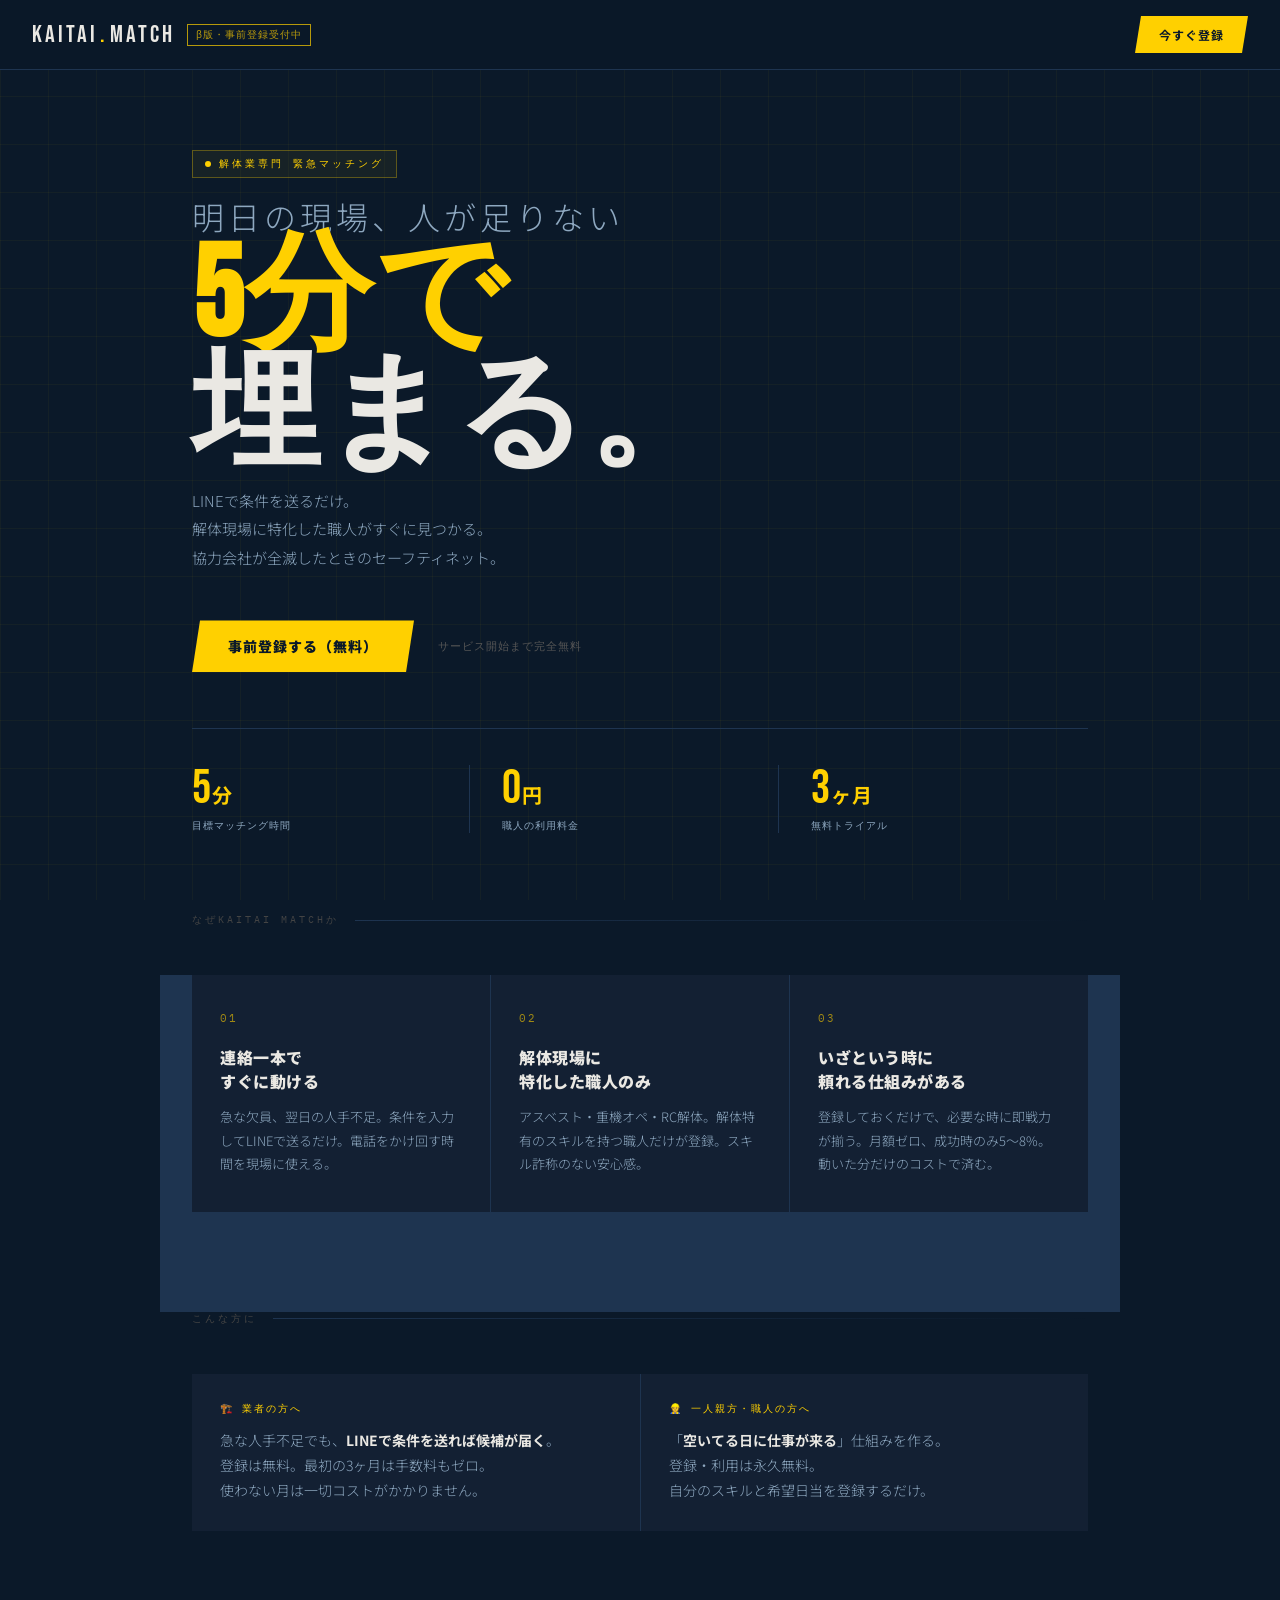
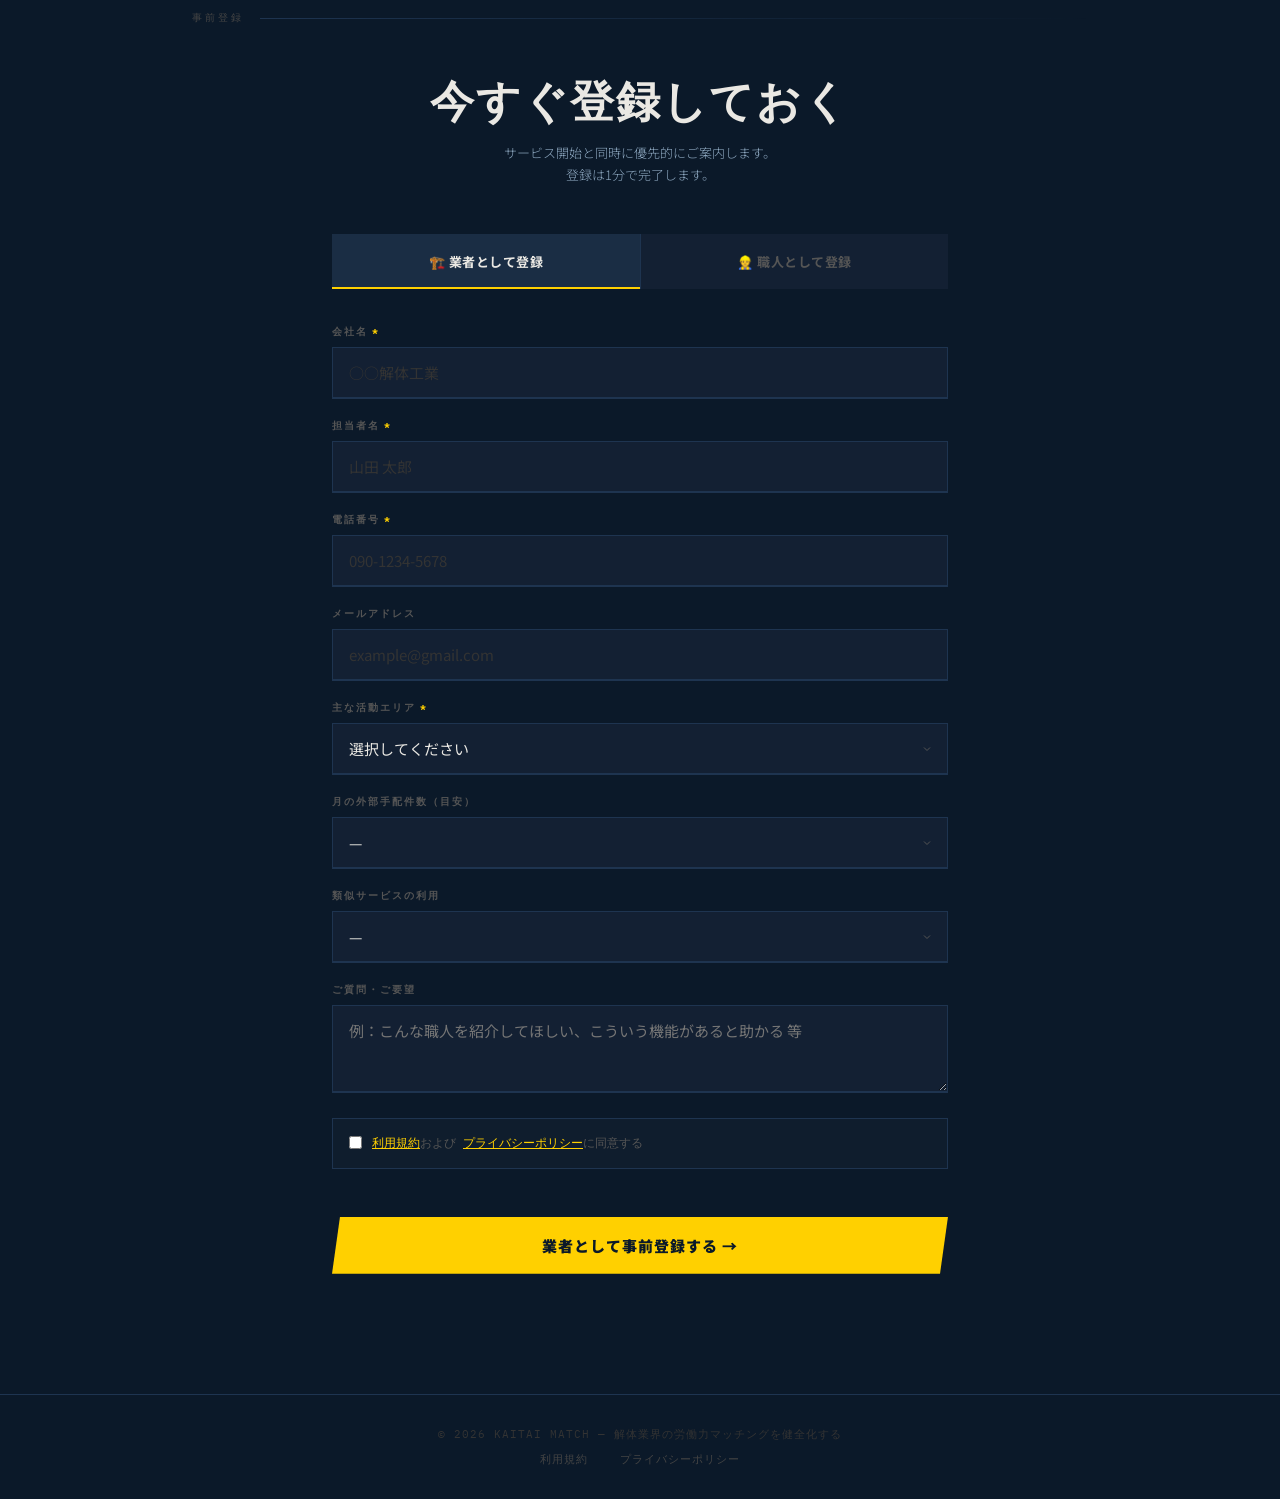
==== commit 42112f81: "Update preregister.html" ====
--- a/preregister.html
+++ b/preregister.html
@@ -7,7 +7,7 @@
 <meta http-equiv="Pragma" content="no-cache">
 <meta http-equiv="Expires" content="0">
 <title>KAITAI MATCH — 事前登録</title>
-<!-- v202604031704 -->
+<!-- v202604031716 -->
 <link rel="preconnect" href="https://fonts.googleapis.com">
 <link href="https://fonts.googleapis.com/css2?family=Bebas+Neue&family=Noto+Sans+JP:wght@300;400;700;900&family=IBM+Plex+Mono:wght@400;700&display=swap" rel="stylesheet">
 <style>
@@ -573,6 +573,26 @@
   .section-label { padding: 0 20px 40px; }
   .hero-cta-row { flex-direction: column; align-items: flex-start; gap: 12px; }
 }
+
+  /* ── VALIDATION ── */
+  .form-input.error,
+  .form-select.error {
+    border-bottom-color: #E05252;
+    background: rgba(224,82,82,.05);
+  }
+  .error-msg {
+    display: none;
+    font-family: var(--mono);
+    font-size: 10px;
+    color: #E05252;
+    letter-spacing: 1px;
+    margin-top: 6px;
+  }
+  .error-msg.show { display: block; }
+  .chip-grid.error {
+    outline: 1px solid #E05252;
+    outline-offset: 4px;
+  }
 </style>
 </head>
 <body>
@@ -700,14 +720,17 @@
     <div class="form-group">
       <label class="form-label">会社名<span class="req">*</span></label>
       <input class="form-input" id="c-company" type="text" placeholder="○○解体工業">
+      <div class="error-msg" id="err-c-company">会社名を入力してください</div>
     </div>
     <div class="form-group">
       <label class="form-label">担当者名<span class="req">*</span></label>
       <input class="form-input" id="c-name" type="text" placeholder="山田 太郎">
+      <div class="error-msg" id="err-c-name">担当者名を入力してください</div>
     </div>
     <div class="form-group">
       <label class="form-label">電話番号<span class="req">*</span></label>
       <input class="form-input" id="c-phone" type="tel" placeholder="090-1234-5678">
+      <div class="error-msg" id="err-c-phone">電話番号を入力してください</div>
     </div>
     <div class="form-group">
       <label class="form-label">メールアドレス</label>
@@ -721,6 +744,7 @@
         <option>墨田区</option><option>江東区</option><option>江戸川区</option>
         <option>台東区</option><option>北区</option><option>その他</option>
       </select>
+      <div class="error-msg" id="err-c-area">活動エリアを選択してください</div>
     </div>
     <div class="form-group">
       <label class="form-label">月の外部手配件数（目安）</label>
@@ -750,6 +774,7 @@
         <span><a href="#" onclick="openModal('terms'); return false;">利用規約</a>および
         <a href="#" onclick="openModal('privacy'); return false;">プライバシーポリシー</a>に同意する</span>
       </label>
+      <div class="error-msg" id="err-consent-c">利用規約・プライバシーポリシーへの同意が必要です</div>
     </div>
     <button class="btn-submit" id="btn-c" onclick="submitContractor()">
       <span class="btn-text">業者として事前登録する →</span>
@@ -762,10 +787,12 @@
     <div class="form-group">
       <label class="form-label">氏名<span class="req">*</span></label>
       <input class="form-input" id="w-name" type="text" placeholder="田中 一郎">
+      <div class="error-msg" id="err-w-name">氏名を入力してください</div>
     </div>
     <div class="form-group">
       <label class="form-label">電話番号<span class="req">*</span></label>
       <input class="form-input" id="w-phone" type="tel" placeholder="090-1234-5678">
+      <div class="error-msg" id="err-w-phone">電話番号を入力してください</div>
     </div>
     <div class="form-group">
       <label class="form-label">希望日当（目安）<span class="req">*</span></label>
@@ -776,10 +803,12 @@
         <option>¥22,000〜</option><option>¥25,000〜</option>
         <option>¥28,000〜</option><option>¥30,000〜</option>
       </select>
+      <div class="error-msg" id="err-w-wage">希望日当を選択してください</div>
     </div>
     <div class="form-group">
       <label class="form-label">稼働可能エリア<span class="req">*</span>（複数可）</label>
       <div class="chip-grid" id="w-areas">
+      <div class="error-msg" id="err-w-areas" style="width:100%;margin-top:8px;">エリアを1つ以上選択してください</div>
         <div class="chip" data-v="足立区" onclick="toggleChip(this,'wAreas')">足立区</div>
         <div class="chip" data-v="荒川区" onclick="toggleChip(this,'wAreas')">荒川区</div>
         <div class="chip" data-v="葛飾区" onclick="toggleChip(this,'wAreas')">葛飾区</div>
@@ -794,6 +823,7 @@
     <div class="form-group">
       <label class="form-label">スキル・資格<span class="req">*</span>（複数可）</label>
       <div class="chip-grid" id="w-skills">
+
         <div class="chip" data-v="手元・雑工" onclick="toggleChip(this,'wSkills')">🔨 手元・雑工</div>
         <div class="chip" data-v="内装解体" onclick="toggleChip(this,'wSkills')">🏠 内装解体</div>
         <div class="chip" data-v="木造解体" onclick="toggleChip(this,'wSkills')">🌲 木造解体</div>
@@ -805,6 +835,7 @@
         <div class="chip" data-v="アスベスト主任" onclick="toggleChip(this,'wSkills')">📋 アスベスト主任</div>
         <div class="chip" data-v="産廃処理" onclick="toggleChip(this,'wSkills')">♻️ 産廃処理</div>
       </div>
+      <div class="error-msg" id="err-w-skills">スキルを1つ以上選択してください</div>
     </div>
     <div class="form-group">
       <label class="form-label">ご質問・ご要望</label>
@@ -816,6 +847,7 @@
         <span><a href="#" onclick="openModal('terms'); return false;">利用規約</a>および
         <a href="#" onclick="openModal('privacy'); return false;">プライバシーポリシー</a>に同意する</span>
       </label>
+      <div class="error-msg" id="err-consent-w">利用規約・プライバシーポリシーへの同意が必要です</div>
     </div>
     <button class="btn-submit" id="btn-w" onclick="submitWorker()">
       <span class="btn-text">職人として事前登録する →</span>
@@ -835,7 +867,7 @@
 
 <script>
 /* ─── CONFIG ─── */
-/* build: 202604031704 */
+/* build: 202604031716 */
 const FORM = {
   CONTRACTOR_URL : 'https://docs.google.com/forms/d/e/1FAIpQLSen5-oCaqVXXNQcBUAq6D4mdggYQdAOvxw3tC0r3g7apsGX9g/formResponse',
   C_EMAIL        : 'entry.241303334',
@@ -910,14 +942,22 @@
 async function submitContractor() {
   const company = val('c-company'), name = val('c-name'),
         phone   = val('c-phone'),   area = val('c-area');
-  if (!company || !name || !phone || !area) {
-    alert('必須項目（会社名・担当者名・電話番号・エリア）を入力してください');
+  let hasError = false;
+  const setErr = (id, errId, cond) => {
+    document.getElementById(id).classList.toggle('error', cond);
+    document.getElementById(errId).classList.toggle('show', cond);
+    if (cond) hasError = true;
+  };
+  setErr('c-company', 'err-c-company', !company);
+  setErr('c-name',    'err-c-name',    !name);
+  setErr('c-phone',   'err-c-phone',   !phone);
+  setErr('c-area',    'err-c-area',    !area);
+  if (hasError) return;
+  if (!document.getElementById('consent-c').checked) {
+    document.getElementById('err-consent-c').classList.add('show');
     return;
   }
-  if (!document.getElementById('consent-c').checked) {
-    alert('利用規約およびプライバシーポリシーへの同意が必要です');
-    return;
-  }
+  document.getElementById('err-consent-c').classList.remove('show');
   const btn = document.getElementById('btn-c');
   btn.classList.add('sending'); btn.disabled = true;
   if (!FORM.DEMO_MODE) {
@@ -943,16 +983,27 @@
 
 async function submitWorker() {
   const name = val('w-name'), phone = val('w-phone'), wage = val('w-wage');
-  if (!name || !phone || !wage) {
-    alert('必須項目（氏名・電話番号・希望日当）を入力してください');
+  let hasErrorW = false;
+  const setErrW = (id, errId, cond) => {
+    document.getElementById(id).classList.toggle('error', cond);
+    document.getElementById(errId).classList.toggle('show', cond);
+    if (cond) hasErrorW = true;
+  };
+  setErrW('w-name',  'err-w-name',  !name);
+  setErrW('w-phone', 'err-w-phone', !phone);
+  setErrW('w-wage',  'err-w-wage',  !wage);
+  const areaErr = document.getElementById('err-w-areas');
+  const skillErr = document.getElementById('err-w-skills');
+  if (!S.wAreas.length)  { areaErr.classList.add('show');  hasErrorW = true; }
+  else                   { areaErr.classList.remove('show'); }
+  if (!S.wSkills.length) { skillErr.classList.add('show'); hasErrorW = true; }
+  else                   { skillErr.classList.remove('show'); }
+  if (hasErrorW) return;
+  if (!document.getElementById('consent-w').checked) {
+    document.getElementById('err-consent-w').classList.add('show');
     return;
   }
-  if (!S.wAreas.length)  { alert('稼働可能エリアを選択してください');  return; }
-  if (!S.wSkills.length) { alert('スキルを1つ以上選択してください'); return; }
-  if (!document.getElementById('consent-w').checked) {
-    alert('利用規約およびプライバシーポリシーへの同意が必要です');
-    return;
-  }
+  document.getElementById('err-consent-w').classList.remove('show');
   const btn = document.getElementById('btn-w');
   btn.classList.add('sending'); btn.disabled = true;
   if (!FORM.DEMO_MODE) {
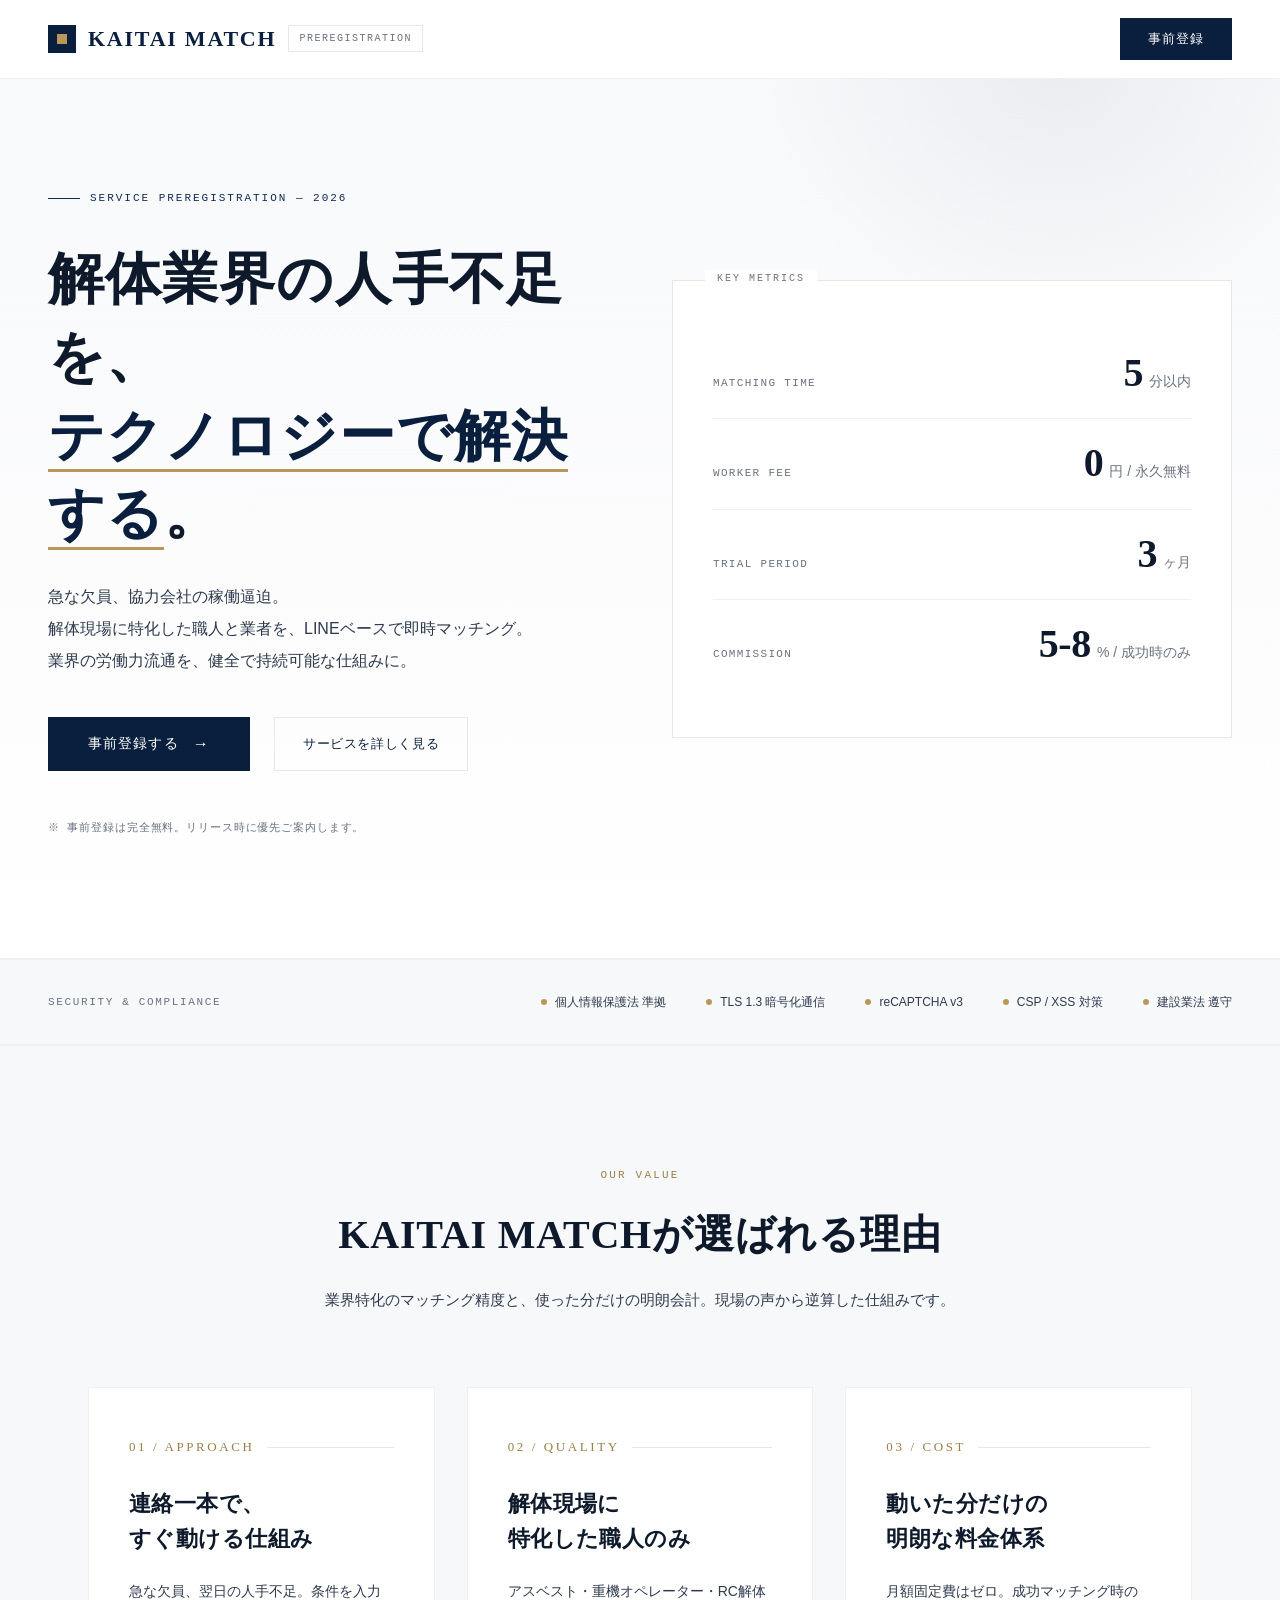
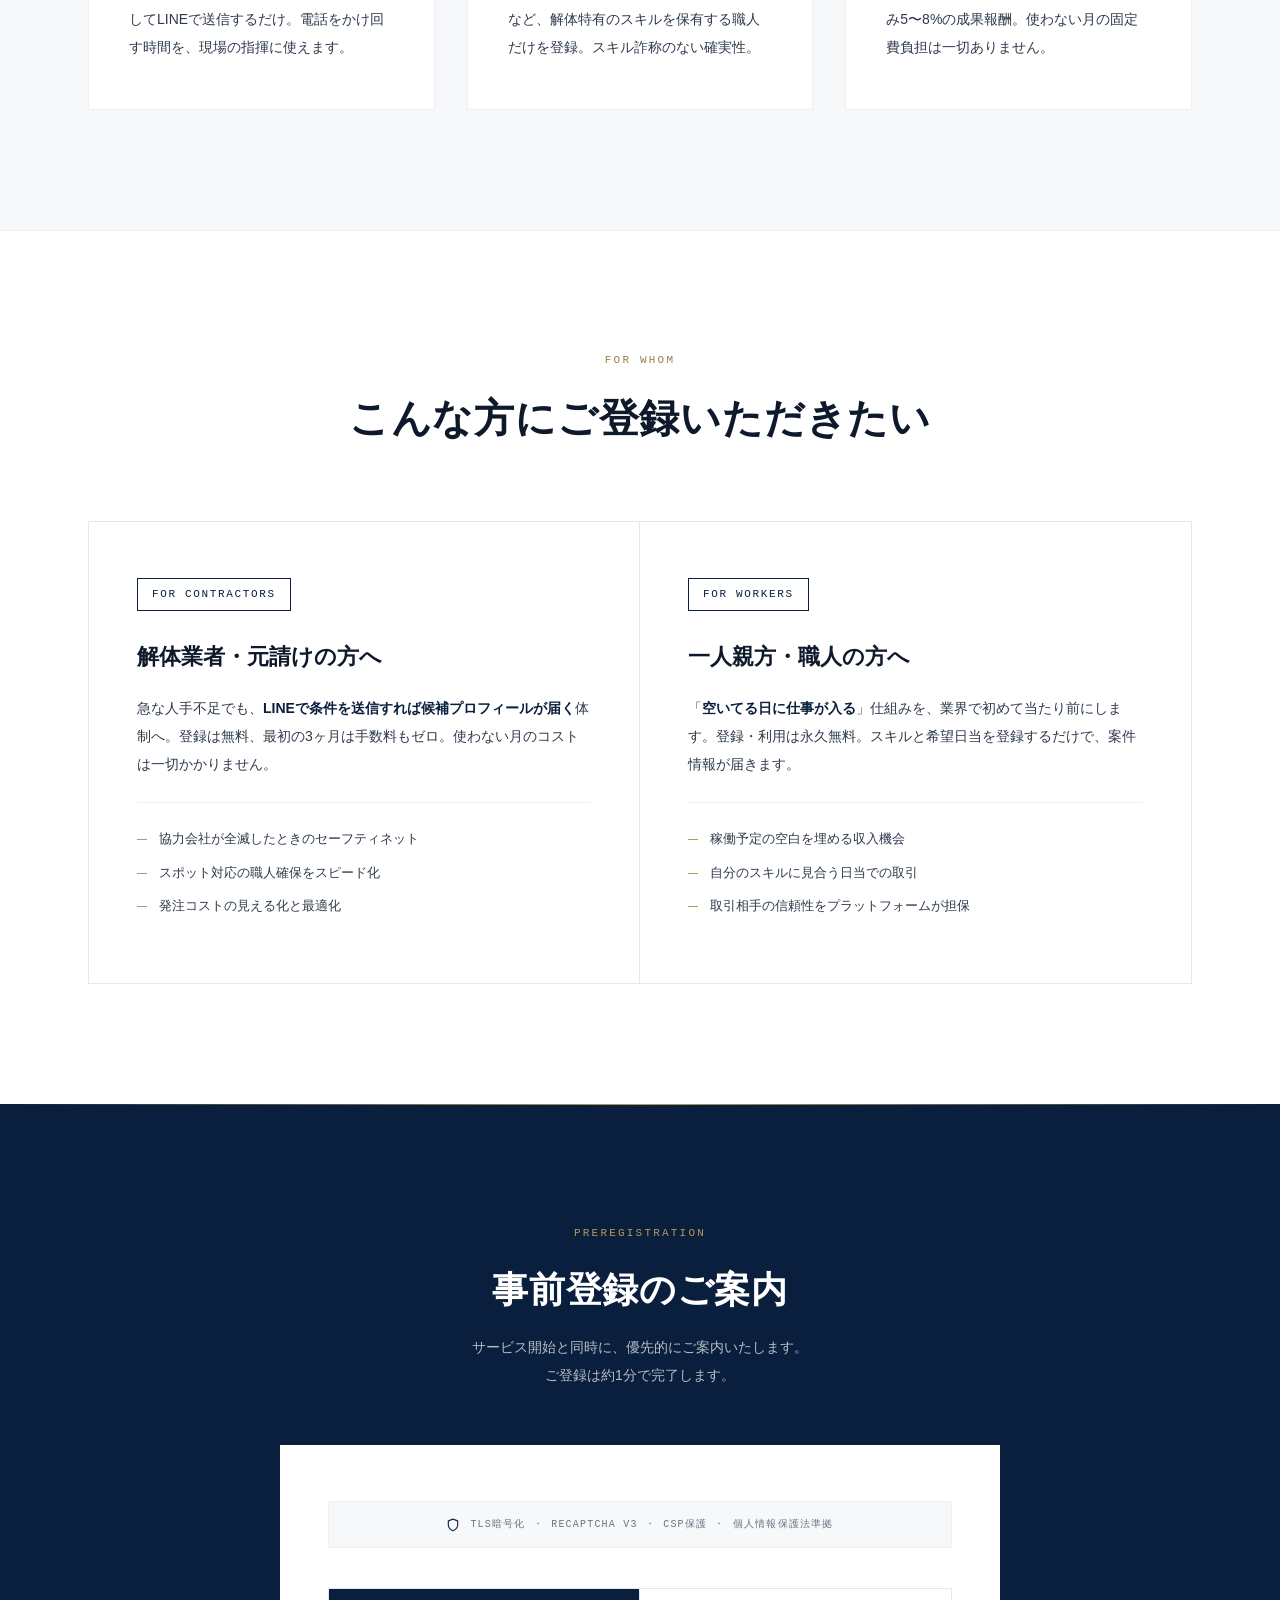
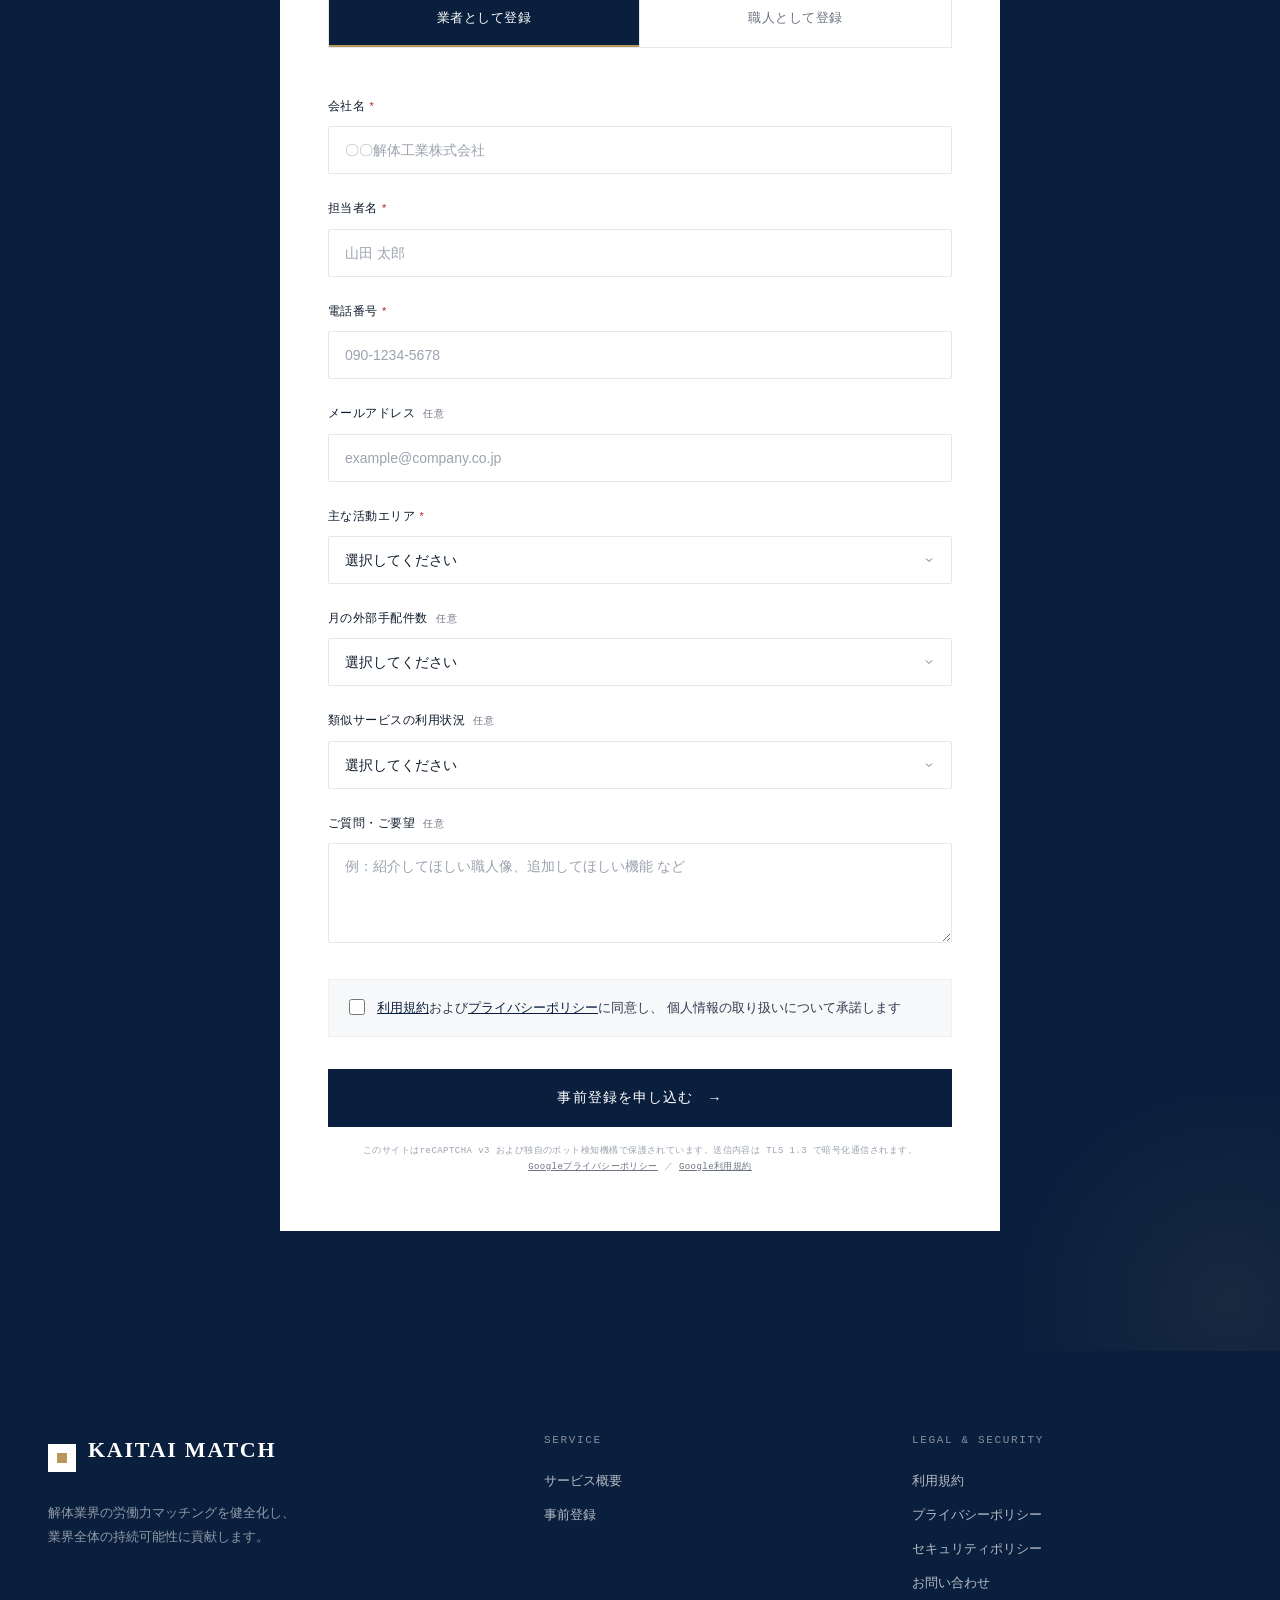
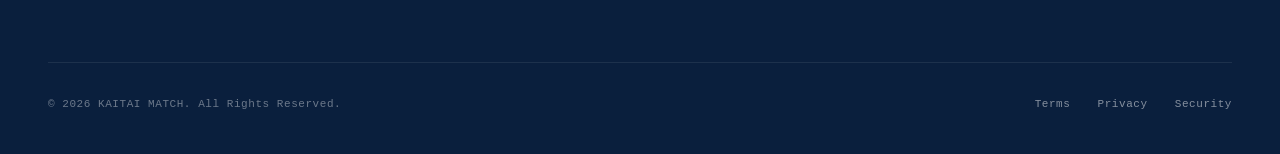
==== commit 3fe7ab1b: "Update preregister.html" ====
--- a/preregister.html
+++ b/preregister.html
@@ -3,1144 +3,1273 @@
 <head>
 <meta charset="UTF-8">
 <meta name="viewport" content="width=device-width, initial-scale=1.0">
+
+<!-- ════════════════════════════════════════════════════════════
+     SECURITY HEADERS (meta policy)
+     ※ 本番ではWebサーバーで同等のHTTPヘッダーを返すのが推奨
+     （Netlify/Cloudflare Pages/Vercel等のheadersで設定可）
+     ════════════════════════════════════════════════════════════ -->
+<meta http-equiv="Content-Security-Policy" content="
+  default-src 'self';
+  script-src 'self' 'unsafe-inline' https://www.google.com https://www.gstatic.com;
+  style-src  'self' 'unsafe-inline' https://fonts.googleapis.com;
+  font-src   'self' https://fonts.gstatic.com;
+  img-src    'self' data:;
+  connect-src 'self' https://docs.google.com https://script.google.com https://www.google.com;
+  frame-src  https://www.google.com https://www.gstatic.com;
+  frame-ancestors 'none';
+  base-uri   'self';
+  form-action 'self' https://docs.google.com https://script.google.com;
+  object-src 'none';
+  upgrade-insecure-requests;">
+<meta http-equiv="X-Content-Type-Options" content="nosniff">
+<meta http-equiv="Referrer-Policy" content="strict-origin-when-cross-origin">
+<meta http-equiv="Permissions-Policy" content="camera=(), microphone=(), geolocation=(), payment=(), usb=(), midi=(), interest-cohort=()">
 <meta http-equiv="Cache-Control" content="no-cache, no-store, must-revalidate">
 <meta http-equiv="Pragma" content="no-cache">
 <meta http-equiv="Expires" content="0">
-<title>KAITAI MATCH — 事前登録</title>
-<!-- v202604031716 -->
+<meta name="robots" content="noindex, nofollow">
+
+<title>KAITAI MATCH ｜ 解体業専門 労働力マッチングプラットフォーム</title>
+<!-- build: 202604240200-secure -->
+
 <link rel="preconnect" href="https://fonts.googleapis.com">
-<link href="https://fonts.googleapis.com/css2?family=Bebas+Neue&family=Noto+Sans+JP:wght@300;400;700;900&family=IBM+Plex+Mono:wght@400;700&display=swap" rel="stylesheet">
+<link rel="preconnect" href="https://fonts.gstatic.com" crossorigin>
+<link href="https://fonts.googleapis.com/css2?family=Noto+Serif+JP:wght@400;500;600;700&family=Noto+Sans+JP:wght@300;400;500;700&family=Inter:wght@300;400;500;600;700&family=IBM+Plex+Mono:wght@400;500&display=swap" rel="stylesheet">
+
+<!-- reCAPTCHA v3 -->
+<script src="https://www.google.com/recaptcha/api.js?render=6LfUQcYsAAAAAM_xhlOvz89JtvhsxRT4qLkT94AL" async defer></script>
+
 <style>
 :root {
-  --orange:  #FFD000;
-  --orange2: #E6BB00;
-  --black:   #0B1929;
-  --white:   #EAE8E3;
-  --gray:    #132033;
-  --gray2:   #1A2D44;
-  --line:    #1E3450;
-  --text:    #8EA8C0;
-  --yellow:  #FFD000;
-  --mono:    'IBM Plex Mono', monospace;
-}
-
-*, *::before, *::after { box-sizing: border-box; margin: 0; padding: 0; }
-html { scroll-behavior: smooth; }
-
-body {
-  font-family: 'Noto Sans JP', sans-serif;
-  background: var(--black);
-  color: var(--white);
-  min-height: 100vh;
-  overflow-x: hidden;
-}
-
-/* ── GRID TEXTURE ── */
-body::before {
-  content: '';
-  position: fixed; inset: 0; z-index: 0;
-  background-image:
-    linear-gradient(rgba(255,208,0,.04) 1px, transparent 1px),
-    linear-gradient(90deg, rgba(255,208,0,.04) 1px, transparent 1px);
-  background-size: 48px 48px;
-  pointer-events: none;
-}
-
-/* ── HEADER ── */
-header {
-  position: fixed; top: 0; left: 0; right: 0; z-index: 100;
-  display: flex; align-items: center; justify-content: space-between;
-  padding: 16px 32px;
-  background: rgba(11,25,41,.95);
-  backdrop-filter: blur(16px);
-  border-bottom: 1px solid var(--line);
-}
-
-.logo {
-  font-family: 'Bebas Neue', sans-serif;
-  font-size: 24px;
-  letter-spacing: 3px;
-  color: var(--white);
-  display: flex; align-items: center; gap: 2px;
-}
-.logo-dot { color: var(--orange); }
-
-.header-badge {
-  font-family: var(--mono);
-  font-size: 10px;
-  color: var(--orange);
-  border: 1px solid var(--orange);
-  padding: 3px 8px;
-  letter-spacing: 1px;
-  margin-left: 12px;
-  opacity: .7;
-}
-
-.header-cta {
-  background: var(--orange);
-  color: #0B1929;
-  font-size: 12px;
-  font-weight: 700;
-  letter-spacing: 1px;
-  padding: 10px 24px;
-  border: none;
-  cursor: pointer;
-  font-family: inherit;
-  transition: background .2s, transform .1s;
-  clip-path: polygon(6px 0%, 100% 0%, calc(100% - 6px) 100%, 0% 100%);
-}
-.header-cta:hover { background: var(--orange2); }
-.header-cta:active { transform: scale(.98); }
-
-/* ── HERO ── */
-.hero {
-  position: relative; z-index: 1;
-  padding: 148px 32px 80px;
-  max-width: 960px;
-  margin: 0 auto;
-  overflow: hidden;
-}
-
-.hero-tag {
-  display: inline-flex; align-items: center; gap: 8px;
-  font-family: var(--mono);
-  font-size: 10px;
-  letter-spacing: 3px;
-  color: var(--orange);
-  text-transform: uppercase;
-  margin-bottom: 24px;
-  padding: 6px 12px;
-  border: 1px solid rgba(255,208,0,.3);
-  background: rgba(255,208,0,.05);
-}
-.hero-tag::before {
-  content: '';
-  width: 6px; height: 6px;
-  background: var(--orange);
-  border-radius: 50%;
-  animation: blink 1.4s ease-in-out infinite;
-}
-@keyframes blink { 0%,100% { opacity:1; } 50% { opacity:.2; } }
-
-.hero-title {
-  font-family: 'Bebas Neue', sans-serif;
-  font-size: clamp(72px, 11vw, 128px);
-  line-height: .92;
-  letter-spacing: 2px;
-  margin-bottom: 12px;
-}
-.hero-title .accent { color: var(--orange); }
-.hero-title .thin {
-  font-family: 'Noto Sans JP', sans-serif;
-  font-weight: 300;
-  font-size: clamp(20px, 3vw, 32px);
-  letter-spacing: 4px;
-  display: block;
-  color: var(--text);
-  margin-bottom: 8px;
-}
-
-.hero-sub {
-  font-size: 15px;
-  color: var(--text);
-  line-height: 1.9;
-  max-width: 480px;
-  margin-bottom: 48px;
-  font-weight: 300;
-}
-
-.hero-cta-row {
-  display: flex; align-items: center; gap: 24px;
-  margin-bottom: 56px;
-  flex-wrap: wrap;
-}
-
-.hero-btn {
-  background: var(--orange);
-  color: #0B1929;
-  font-size: 14px;
-  font-weight: 900;
-  letter-spacing: 1px;
-  padding: 16px 36px;
-  border: none;
-  cursor: pointer;
-  font-family: inherit;
-  transition: background .2s, transform .1s;
-  clip-path: polygon(8px 0%, 100% 0%, calc(100% - 8px) 100%, 0% 100%);
-}
-.hero-btn:hover { background: var(--orange2); transform: translateY(-1px); }
-
-.hero-note {
-  font-family: var(--mono);
-  font-size: 11px;
-  color: #555;
-  letter-spacing: 1px;
-}
-
-.hero-stats {
-  display: flex;
-  gap: 0;
-  border-top: 1px solid var(--line);
-  padding-top: 36px;
-}
-.stat-item {
-  flex: 1;
-  padding-right: 32px;
-  border-right: 1px solid var(--line);
-  margin-right: 32px;
-}
-.stat-item:last-child { border-right: none; margin-right: 0; }
-
-.stat-num {
-  font-family: 'Bebas Neue', sans-serif;
-  font-size: 48px;
-  color: var(--orange);
-  line-height: 1;
-  letter-spacing: 1px;
-}
-.stat-unit {
-  font-family: 'Noto Sans JP', sans-serif;
-  font-size: 20px;
-  font-weight: 700;
-}
-.stat-label {
-  font-family: var(--mono);
-  font-size: 10px;
-  color: var(--text);
-  letter-spacing: 1px;
-  margin-top: 6px;
-  text-transform: uppercase;
-}
-
-/* ── SECTION LABEL ── */
-.section-label {
-  position: relative; z-index: 1;
-  max-width: 960px; margin: 0 auto;
-  padding: 0 32px 48px;
-  display: flex; align-items: center; gap: 16px;
-}
-.section-label::after {
-  content: '';
-  flex: 1;
-  height: 1px;
-  background: linear-gradient(90deg, var(--line) 0%, transparent 100%);
-}
-.section-label-text {
-  font-family: var(--mono);
-  font-size: 10px;
-  letter-spacing: 3px;
-  color: #444;
-  text-transform: uppercase;
-  white-space: nowrap;
-}
-
-/* ── VALUE PROPS ── */
-.value-section {
-  position: relative; z-index: 1;
-  max-width: 960px; margin: 0 auto;
-  padding: 0 32px 100px;
-  display: grid;
-  grid-template-columns: repeat(3, 1fr);
-  gap: 1px;
-  background: var(--line);
-}
-
-.value-card {
-  background: var(--gray);
-  padding: 36px 28px;
-  transition: background .2s;
-  position: relative;
-  overflow: hidden;
-}
-.value-card::before {
-  content: '';
-  position: absolute;
-  top: 0; left: 0; right: 0;
-  height: 2px;
-  background: var(--orange);
-  transform: scaleX(0);
-  transform-origin: left;
-  transition: transform .3s ease;
-}
-.value-card:hover { background: var(--gray2); }
-.value-card:hover::before { transform: scaleX(1); }
-
-.value-num {
-  font-family: var(--mono);
-  font-size: 11px;
-  color: var(--orange);
-  letter-spacing: 2px;
-  margin-bottom: 20px;
-  opacity: .6;
-}
-.value-title {
-  font-size: 16px;
-  font-weight: 900;
-  margin-bottom: 12px;
-  line-height: 1.5;
-  letter-spacing: .5px;
-}
-.value-desc {
-  font-size: 13px;
-  color: var(--text);
-  line-height: 1.8;
-  font-weight: 300;
-}
-
-/* ── VOICE SECTION ── */
-.voice-section {
-  position: relative; z-index: 1;
-  max-width: 960px; margin: 0 auto;
-  padding: 0 32px 80px;
-}
-.voice-grid {
-  display: grid;
-  grid-template-columns: 1fr 1fr;
-  gap: 1px;
-  background: var(--line);
-}
-.voice-card {
-  background: var(--gray);
-  padding: 28px;
-}
-.voice-role {
-  font-family: var(--mono);
-  font-size: 10px;
-  letter-spacing: 2px;
-  color: var(--orange);
-  margin-bottom: 12px;
-  text-transform: uppercase;
-}
-.voice-text {
-  font-size: 14px;
-  color: var(--text);
-  line-height: 1.8;
-  font-weight: 300;
-}
-.voice-text strong {
-  color: var(--white);
-  font-weight: 700;
-}
-
-/* ── FORM SECTION ── */
-.form-section {
-  position: relative; z-index: 1;
-  max-width: 680px; margin: 0 auto;
-  padding: 0 32px 120px;
-}
-
-.form-header {
-  text-align: center;
-  margin-bottom: 48px;
-}
-.form-header h2 {
-  font-family: 'Bebas Neue', sans-serif;
-  font-size: 44px;
-  letter-spacing: 2px;
-  margin-bottom: 10px;
-}
-.form-header p {
-  font-size: 13px;
-  color: var(--text);
-  line-height: 1.7;
-  font-weight: 300;
-}
-
-/* ── TYPE TOGGLE ── */
-.type-toggle {
-  display: grid;
-  grid-template-columns: 1fr 1fr;
-  gap: 1px;
-  background: var(--line);
-  margin-bottom: 36px;
-}
-.toggle-btn {
-  padding: 18px 16px;
-  background: var(--gray);
-  border: none;
-  color: #555;
-  font-size: 13px;
-  font-weight: 700;
-  letter-spacing: .5px;
-  cursor: pointer;
-  font-family: inherit;
-  transition: all .2s;
-  display: flex;
-  align-items: center;
-  justify-content: center;
-  gap: 8px;
-  position: relative;
-}
-.toggle-btn::after {
-  content: '';
-  position: absolute;
-  bottom: 0; left: 0; right: 0;
-  height: 2px;
-  background: var(--orange);
-  transform: scaleX(0);
-  transition: transform .2s;
-}
-.toggle-btn.active {
-  background: var(--gray2);
-  color: var(--white);
-}
-.toggle-btn.active::after { transform: scaleX(1); }
-
-/* ── FORM ── */
-.form-box { display: none; }
-.form-box.active { display: block; }
-
-.form-group { margin-bottom: 20px; }
-
-.form-label {
-  display: block;
-  font-family: var(--mono);
-  font-size: 10px;
-  font-weight: 700;
-  letter-spacing: 2px;
-  color: #555;
-  text-transform: uppercase;
-  margin-bottom: 8px;
-}
-.form-label .req { color: var(--orange); margin-left: 4px; }
-
-.form-input,
-.form-select,
-.form-textarea {
-  width: 100%;
-  background: var(--gray);
-  border: 1px solid var(--line);
-  border-bottom: 2px solid var(--line);
-  padding: 14px 16px;
-  font-size: 15px;
-  color: var(--white);
-  outline: none;
-  font-family: inherit;
-  transition: border-color .2s, background .2s;
-  -webkit-appearance: none;
-  border-radius: 0;
-}
-.form-input::placeholder { color: #333; }
-.form-input:focus,
-.form-select:focus,
-.form-textarea:focus {
-  border-bottom-color: var(--orange);
-  background: var(--gray2);
-}
-.form-select {
-  background-image: url("data:image/svg+xml;charset=utf-8,%3Csvg xmlns='http://www.w3.org/2000/svg' width='12' height='12' viewBox='0 0 24 24' fill='none' stroke='%23555' stroke-width='2'%3E%3Cpath d='M6 9l6 6 6-6'/%3E%3C/svg%3E");
-  background-repeat: no-repeat;
-  background-position: right 14px center;
-  padding-right: 40px;
-  cursor: pointer;
-}
-.form-select option { background: #161616; }
-.form-textarea { resize: vertical; min-height: 88px; }
-
-/* ── CHIPS ── */
-.chip-grid {
-  display: flex;
-  flex-wrap: wrap;
-  gap: 6px;
-}
-.chip {
-  padding: 7px 14px;
-  background: var(--gray);
-  border: 1px solid var(--line);
-  font-size: 12px;
-  font-weight: 700;
-  color: #555;
-  cursor: pointer;
-  transition: all .15s;
-  user-select: none;
-  letter-spacing: .3px;
-}
-.chip.on {
-  border-color: var(--orange);
-  background: rgba(255,107,53,.1);
-  color: var(--orange);
-}
-.chip:hover:not(.on) { border-color: #444; color: #888; }
-
-/* ── SUBMIT ── */
-.btn-submit {
-  width: 100%;
-  background: var(--orange);
-  color: #0B1929;
-  border: none;
-  padding: 18px;
-  font-size: 15px;
-  font-weight: 900;
-  letter-spacing: 1px;
-  cursor: pointer;
-  font-family: inherit;
-  margin-top: 28px;
-  transition: background .2s, transform .1s;
-  position: relative;
-  overflow: hidden;
-  clip-path: polygon(8px 0%, 100% 0%, calc(100% - 8px) 100%, 0% 100%);
-}
-.btn-submit:hover { background: var(--orange2); }
-.btn-submit:active { transform: scale(.99); }
-.btn-submit:disabled { opacity: .5; cursor: not-allowed; }
-
-.btn-submit .loading {
-  display: none;
-  position: absolute; inset: 0;
-  background: var(--orange2);
-  align-items: center;
-  justify-content: center;
-}
-.btn-submit.sending .loading { display: flex; }
-
-/* ── SUCCESS ── */
-.success-screen {
-  display: none;
-  text-align: center;
-  padding: 60px 20px;
-  animation: fadeUp .5s ease;
-}
-.success-screen.show { display: block; }
-
-@keyframes fadeUp {
-  from { opacity: 0; transform: translateY(20px); }
-  to   { opacity: 1; transform: translateY(0); }
-}
-.success-icon { font-size: 56px; margin-bottom: 24px; }
-.success-title {
-  font-family: 'Bebas Neue', sans-serif;
-  font-size: 40px;
-  letter-spacing: 2px;
-  margin-bottom: 12px;
-  color: var(--orange);
-}
-.success-msg {
-  font-size: 14px;
-  color: var(--text);
-  line-height: 1.9;
-  margin-bottom: 40px;
-  font-weight: 300;
-}
-
-/* ── CONSENT ── */
-.consent-block {
-  margin: 20px 0;
-  padding: 14px 16px;
-  background: rgba(255,255,255,.02);
-  border: 1px solid var(--line);
-}
-.consent-label {
-  display: flex; align-items: flex-start; gap: 10px;
-  font-size: 12px; color: #555; cursor: pointer; line-height: 1.7;
-  font-family: var(--mono);
-}
-.consent-check { margin-top: 3px; accent-color: var(--orange); }
-.consent-label a { color: var(--orange); text-decoration: underline; }
-
-/* ── FOOTER ── */
-footer {
-  position: relative; z-index: 1;
-  border-top: 1px solid var(--line);
-  padding: 32px;
-  text-align: center;
-  font-family: var(--mono);
-  font-size: 11px;
-  color: #333;
-  letter-spacing: 1px;
-}
-footer a { color: #444; margin: 0 12px; text-decoration: none; }
-footer a:hover { color: var(--orange); }
-
-/* ── REVEAL ── */
-.reveal {
-  opacity: 0;
-  transform: translateY(20px);
-  transition: opacity .6s ease, transform .6s ease;
-}
-.reveal.visible { opacity: 1; transform: none; }
-
-/* ── RESPONSIVE ── */
-@media (max-width: 680px) {
-  header { padding: 14px 20px; }
-  .header-badge { display: none; }
-  .hero { padding: 110px 20px 60px; }
-  .hero-stats { flex-direction: column; gap: 24px; }
-  .stat-item { border-right: none; margin-right: 0; padding-right: 0; border-bottom: 1px solid var(--line); padding-bottom: 20px; }
-  .stat-item:last-child { border-bottom: none; }
-  .value-section { grid-template-columns: 1fr; }
-  .voice-grid { grid-template-columns: 1fr; }
-  .form-section { padding: 0 20px 80px; }
-  .section-label { padding: 0 20px 40px; }
-  .hero-cta-row { flex-direction: column; align-items: flex-start; gap: 12px; }
-}
-
-  /* ── VALIDATION ── */
-  .form-input.error,
-  .form-select.error {
-    border-bottom-color: #E05252;
-    background: rgba(224,82,82,.05);
-  }
-  .error-msg {
-    display: none;
-    font-family: var(--mono);
-    font-size: 10px;
-    color: #E05252;
-    letter-spacing: 1px;
-    margin-top: 6px;
-  }
-  .error-msg.show { display: block; }
-  .chip-grid.error {
-    outline: 1px solid #E05252;
-    outline-offset: 4px;
-  }
+  --navy-900:#0A1F3D; --navy-800:#112B54; --navy-700:#1E3A6B;
+  --navy-600:#2B4A80; --navy-500:#3B5E99;
+  --accent:#B8985A; --accent-dark:#9A7F48;
+  --ink:#0E1A2B; --text:#2E3A4C; --text-muted:#6B7280; --text-light:#9CA3AF;
+  --bg:#FFFFFF; --bg-soft:#F7F8FA; --bg-card:#FBFBFC;
+  --border:#E5E7EB; --border-soft:#EEF0F3;
+  --danger:#B42318; --success:#067647;
+  --serif:'Noto Serif JP','Times New Roman',serif;
+  --sans:'Noto Sans JP','Inter',-apple-system,sans-serif;
+  --mono:'IBM Plex Mono',monospace;
+}
+*, *::before, *::after { box-sizing:border-box; margin:0; padding:0; }
+html { scroll-behavior:smooth; }
+body { font-family:var(--sans); background:var(--bg); color:var(--ink); min-height:100vh; overflow-x:hidden; -webkit-font-smoothing:antialiased; line-height:1.7; }
+
+/* HEADER */
+header { position:fixed; top:0; left:0; right:0; z-index:100; display:flex; align-items:center; justify-content:space-between; padding:18px 48px; background:rgba(255,255,255,.96); backdrop-filter:blur(20px); border-bottom:1px solid var(--border-soft); }
+.logo { font-family:var(--serif); font-size:22px; font-weight:600; color:var(--navy-900); letter-spacing:.08em; }
+.logo-mark { display:inline-block; width:28px; height:28px; background:var(--navy-900); position:relative; vertical-align:middle; }
+.logo-mark::before { content:''; position:absolute; top:50%; left:50%; transform:translate(-50%,-50%); width:10px; height:10px; background:var(--accent); }
+.logo-text { display:flex; align-items:center; gap:12px; }
+.logo-sub { font-family:var(--mono); font-size:10px; color:var(--text-muted); letter-spacing:.15em; padding:4px 10px; border:1px solid var(--border); text-transform:uppercase; }
+.header-cta { background:var(--navy-900); color:#fff; font-size:13px; font-weight:500; letter-spacing:.08em; padding:12px 28px; border:none; cursor:pointer; font-family:var(--sans); transition:background .25s; }
+.header-cta:hover { background:var(--navy-700); }
+
+/* HERO */
+.hero { position:relative; padding:180px 48px 120px; background:linear-gradient(180deg,#F7F8FA 0%,#FFFFFF 100%); overflow:hidden; border-bottom:1px solid var(--border-soft); }
+.hero::before { content:''; position:absolute; top:-30%; right:-10%; width:700px; height:700px; background:radial-gradient(circle,rgba(17,43,84,.06) 0%,transparent 60%); pointer-events:none; }
+.hero-inner { max-width:1200px; margin:0 auto; position:relative; z-index:1; display:grid; grid-template-columns:1fr 1fr; gap:64px; align-items:center; }
+.hero-eyebrow { display:inline-flex; align-items:center; gap:10px; font-family:var(--mono); font-size:11px; color:var(--navy-800); letter-spacing:.18em; margin-bottom:32px; text-transform:uppercase; font-weight:500; }
+.hero-eyebrow::before { content:''; width:32px; height:1px; background:var(--navy-800); }
+.hero-title { font-family:var(--serif); font-size:clamp(36px,4.4vw,56px); line-height:1.4; font-weight:600; color:var(--ink); letter-spacing:.02em; margin-bottom:28px; }
+.hero-title .accent-line { color:var(--navy-900); border-bottom:3px solid var(--accent); padding-bottom:2px; }
+.hero-sub { font-size:16px; color:var(--text); line-height:2; margin-bottom:40px; font-weight:400; max-width:520px; }
+.hero-cta-row { display:flex; align-items:center; gap:24px; flex-wrap:wrap; margin-bottom:48px; }
+.btn-primary { background:var(--navy-900); color:#fff; font-size:14px; font-weight:500; letter-spacing:.08em; padding:18px 40px; border:none; cursor:pointer; font-family:var(--sans); transition:background .25s,transform .15s; display:inline-flex; align-items:center; gap:14px; }
+.btn-primary:hover { background:var(--navy-700); transform:translateY(-1px); }
+.btn-primary::after { content:'→'; font-size:16px; transition:transform .2s; }
+.btn-primary:hover::after { transform:translateX(4px); }
+.btn-secondary { background:transparent; color:var(--navy-900); font-size:13px; font-weight:500; letter-spacing:.05em; padding:17px 28px; border:1px solid var(--border); cursor:pointer; font-family:var(--sans); transition:all .25s; }
+.btn-secondary:hover { border-color:var(--navy-900); background:var(--bg-soft); }
+.hero-note { font-family:var(--mono); font-size:11px; color:var(--text-muted); letter-spacing:.08em; }
+.hero-visual { background:#fff; border:1px solid var(--border); padding:48px 40px; position:relative; }
+.hero-visual::before { content:'KEY METRICS'; position:absolute; top:-11px; left:32px; background:#fff; padding:0 12px; font-family:var(--mono); font-size:10px; color:var(--text-muted); letter-spacing:.2em; }
+.kpi-item { padding:24px 0; border-bottom:1px solid var(--border-soft); display:flex; align-items:baseline; justify-content:space-between; }
+.kpi-item:last-child { border-bottom:none; }
+.kpi-label { font-family:var(--mono); font-size:11px; color:var(--text-muted); letter-spacing:.12em; text-transform:uppercase; }
+.kpi-value { font-family:var(--serif); font-weight:600; color:var(--ink); font-size:40px; line-height:1; letter-spacing:-.01em; }
+.kpi-unit { font-family:var(--sans); font-size:14px; font-weight:400; color:var(--text-muted); margin-left:6px; }
+
+/* SECTION */
+.section { padding:120px 48px; max-width:1200px; margin:0 auto; }
+.section-heading { margin-bottom:72px; text-align:center; max-width:720px; margin-left:auto; margin-right:auto; }
+.section-eyebrow { font-family:var(--mono); font-size:11px; color:var(--accent-dark); letter-spacing:.2em; text-transform:uppercase; margin-bottom:20px; font-weight:500; }
+.section-title { font-family:var(--serif); font-size:clamp(28px,3.2vw,40px); font-weight:600; color:var(--ink); line-height:1.5; letter-spacing:.02em; margin-bottom:20px; }
+.section-lead { font-size:15px; color:var(--text); line-height:2; }
+
+/* VALUE */
+.value-section { background:var(--bg-soft); border-top:1px solid var(--border-soft); border-bottom:1px solid var(--border-soft); }
+.value-grid { display:grid; grid-template-columns:repeat(3,1fr); gap:32px; }
+.value-card { background:#fff; padding:48px 40px; border:1px solid var(--border-soft); transition:border-color .3s,transform .3s,box-shadow .3s; }
+.value-card:hover { border-color:var(--navy-800); transform:translateY(-3px); box-shadow:0 20px 40px -20px rgba(10,31,61,.15); }
+.value-num { font-family:var(--serif); font-size:13px; color:var(--accent-dark); letter-spacing:.2em; margin-bottom:28px; display:flex; align-items:center; gap:12px; }
+.value-num::after { content:''; flex:1; height:1px; background:var(--border); }
+.value-title { font-family:var(--serif); font-size:22px; font-weight:600; color:var(--ink); margin-bottom:20px; line-height:1.6; letter-spacing:.02em; }
+.value-desc { font-size:14px; color:var(--text); line-height:2; }
+
+/* AUDIENCE */
+.audience-grid { display:grid; grid-template-columns:1fr 1fr; border:1px solid var(--border); }
+.audience-card { padding:56px 48px; border-right:1px solid var(--border); background:#fff; }
+.audience-card:last-child { border-right:none; }
+.audience-role-badge { display:inline-block; font-family:var(--mono); font-size:11px; color:var(--navy-900); letter-spacing:.15em; padding:6px 14px; border:1px solid var(--navy-900); margin-bottom:28px; text-transform:uppercase; }
+.audience-title { font-family:var(--serif); font-size:22px; font-weight:600; color:var(--ink); margin-bottom:20px; line-height:1.6; }
+.audience-text { font-size:14px; color:var(--text); line-height:2; }
+.audience-text strong { color:var(--navy-900); font-weight:600; }
+.audience-list { margin-top:24px; padding-top:24px; border-top:1px solid var(--border-soft); }
+.audience-list li { list-style:none; padding-left:22px; position:relative; font-size:13px; color:var(--text); margin-bottom:10px; line-height:1.8; }
+.audience-list li::before { content:''; position:absolute; left:0; top:12px; width:10px; height:1px; background:var(--accent); }
+
+/* FORM */
+.form-section-wrap { background:var(--navy-900); padding:120px 48px; position:relative; overflow:hidden; }
+.form-section-wrap::before { content:''; position:absolute; top:0; left:0; right:0; height:1px; background:linear-gradient(90deg,transparent,var(--accent),transparent); }
+.form-section-wrap::after { content:''; position:absolute; bottom:-200px; right:-200px; width:500px; height:500px; background:radial-gradient(circle,rgba(184,152,90,.08) 0%,transparent 60%); }
+.form-section { max-width:720px; margin:0 auto; position:relative; z-index:1; }
+.form-header { text-align:center; margin-bottom:56px; }
+.form-header .section-eyebrow { color:var(--accent); }
+.form-header h2 { font-family:var(--serif); font-size:clamp(28px,3vw,36px); font-weight:600; color:#fff; margin-bottom:16px; letter-spacing:.02em; line-height:1.5; }
+.form-header p { font-size:14px; color:rgba(255,255,255,.7); line-height:2; }
+.form-wrapper { background:#fff; padding:56px 48px; }
+.security-badge { display:flex; align-items:center; justify-content:center; gap:10px; margin-bottom:40px; padding:14px 20px; background:var(--bg-soft); border:1px solid var(--border-soft); }
+.security-badge-icon { width:14px; height:14px; stroke:var(--navy-800); }
+.security-badge-text { font-family:var(--mono); font-size:10px; color:var(--text-muted); letter-spacing:.12em; text-transform:uppercase; }
+.type-toggle { display:grid; grid-template-columns:1fr 1fr; margin-bottom:48px; border:1px solid var(--border); }
+.toggle-btn { padding:20px; background:#fff; border:none; border-right:1px solid var(--border); color:var(--text-muted); font-size:13px; font-weight:500; letter-spacing:.04em; cursor:pointer; font-family:var(--sans); transition:all .25s; min-height:58px; position:relative; }
+.toggle-btn:last-child { border-right:none; }
+.toggle-btn.active { background:var(--navy-900); color:#fff; }
+.toggle-btn.active::after { content:''; position:absolute; bottom:0; left:0; right:0; height:2px; background:var(--accent); }
+
+.form-box { display:none; }
+.form-box.active { display:block; }
+.form-group { margin-bottom:24px; }
+.form-label { display:block; font-family:var(--sans); font-size:12px; font-weight:500; color:var(--ink); margin-bottom:10px; letter-spacing:.04em; }
+.form-label .req { color:var(--danger); margin-left:4px; font-size:11px; }
+.form-label .optional { font-family:var(--mono); font-size:10px; color:var(--text-muted); margin-left:8px; letter-spacing:.08em; font-weight:400; }
+.form-input, .form-select, .form-textarea { width:100%; background:#fff; border:1px solid var(--border); padding:14px 16px; font-size:14px; color:var(--ink); outline:none; font-family:var(--sans); transition:border-color .2s,box-shadow .2s; -webkit-appearance:none; border-radius:2px; min-height:48px; }
+.form-input::placeholder, .form-textarea::placeholder { color:var(--text-light); }
+.form-input:hover, .form-select:hover, .form-textarea:hover { border-color:var(--text-muted); }
+.form-input:focus, .form-select:focus, .form-textarea:focus { border-color:var(--navy-800); box-shadow:0 0 0 3px rgba(17,43,84,.08); }
+.form-select { background-image:url("data:image/svg+xml;charset=utf-8,%3Csvg xmlns='http://www.w3.org/2000/svg' width='12' height='12' viewBox='0 0 24 24' fill='none' stroke='%236B7280' stroke-width='2'%3E%3Cpath d='M6 9l6 6 6-6'/%3E%3C/svg%3E"); background-repeat:no-repeat; background-position:right 16px center; padding-right:40px; cursor:pointer; }
+.form-textarea { resize:vertical; min-height:100px; }
+
+/* HONEYPOTS (3-layer, 視覚&スクリーンリーダー&タブから完全隠蔽) */
+.hp-field {
+  position:absolute !important;
+  left:-9999px !important; top:-9999px !important;
+  width:1px !important; height:1px !important;
+  opacity:0 !important; pointer-events:none !important;
+  overflow:hidden !important;
+}
+
+.chip-grid { display:flex; flex-wrap:wrap; gap:8px; }
+.chip { padding:10px 16px; background:#fff; border:1px solid var(--border); font-size:13px; font-weight:400; color:var(--text); cursor:pointer; transition:all .2s; user-select:none; min-height:40px; display:flex; align-items:center; border-radius:2px; font-family:var(--sans); }
+.chip:hover:not(.on) { border-color:var(--text-muted); color:var(--ink); }
+.chip.on { border-color:var(--navy-900); background:var(--navy-900); color:#fff; }
+
+.btn-submit { width:100%; background:var(--navy-900); color:#fff; border:none; padding:20px; font-size:14px; font-weight:500; letter-spacing:.08em; cursor:pointer; font-family:var(--sans); margin-top:32px; transition:background .25s,transform .1s; position:relative; overflow:hidden; min-height:58px; display:flex; align-items:center; justify-content:center; gap:14px; }
+.btn-submit:hover { background:var(--navy-700); }
+.btn-submit:active { transform:scale(.995); }
+.btn-submit:disabled { opacity:.5; cursor:not-allowed; }
+.btn-submit .arrow { transition:transform .2s; }
+.btn-submit:hover .arrow { transform:translateX(4px); }
+.btn-submit .loading { display:none; position:absolute; inset:0; background:var(--navy-700); align-items:center; justify-content:center; gap:10px; }
+.btn-submit.sending .loading { display:flex; }
+.spinner { width:14px; height:14px; border:2px solid rgba(255,255,255,.3); border-top-color:#fff; border-radius:50%; animation:spin .8s linear infinite; }
+@keyframes spin { to { transform:rotate(360deg); } }
+
+.rate-limit-notice, .security-notice { display:none; margin-top:16px; padding:12px 16px; background:#FEF3F2; border:1px solid #FDA29B; font-size:12px; color:var(--danger); letter-spacing:.02em; text-align:center; }
+.rate-limit-notice.show, .security-notice.show { display:block; }
+
+.recaptcha-notice { margin-top:16px; font-family:var(--mono); font-size:9px; color:var(--text-light); text-align:center; letter-spacing:.05em; line-height:1.8; }
+.recaptcha-notice a { color:var(--text-muted); text-decoration:underline; }
+
+.success-screen { display:none; text-align:center; padding:80px 20px; animation:fadeUp .5s ease; }
+.success-screen.show { display:block; }
+@keyframes fadeUp { from { opacity:0; transform:translateY(20px); } to { opacity:1; transform:translateY(0); } }
+.success-mark { width:64px; height:64px; border:2px solid var(--navy-900); border-radius:50%; margin:0 auto 32px; display:flex; align-items:center; justify-content:center; color:var(--navy-900); }
+.success-mark svg { width:28px; height:28px; stroke-width:2.5; }
+.success-title { font-family:var(--serif); font-size:28px; font-weight:600; color:var(--ink); margin-bottom:16px; letter-spacing:.02em; }
+.success-msg { font-size:14px; color:var(--text); line-height:2; margin-bottom:40px; max-width:440px; margin-left:auto; margin-right:auto; }
+
+.consent-block { margin:28px 0 0; padding:16px 20px; background:var(--bg-soft); border:1px solid var(--border-soft); }
+.consent-label { display:flex; align-items:flex-start; gap:12px; font-size:13px; color:var(--text); cursor:pointer; line-height:1.8; }
+.consent-check { margin-top:3px; accent-color:var(--navy-900); width:16px; height:16px; flex-shrink:0; }
+.consent-label a { color:var(--navy-900); text-decoration:underline; font-weight:500; }
+
+.form-input.error, .form-select.error, .form-textarea.error { border-color:var(--danger); background:#FEF8F7; }
+.error-msg { display:none; font-size:11px; color:var(--danger); margin-top:6px; letter-spacing:.02em; }
+.error-msg.show { display:block; }
+.chip-grid.error { outline:1px solid var(--danger); outline-offset:4px; }
+
+.compliance-bar { background:var(--bg-soft); border-top:1px solid var(--border-soft); border-bottom:1px solid var(--border-soft); padding:32px 48px; }
+.compliance-inner { max-width:1200px; margin:0 auto; display:flex; align-items:center; justify-content:space-between; gap:48px; flex-wrap:wrap; }
+.compliance-title { font-family:var(--mono); font-size:11px; color:var(--text-muted); letter-spacing:.15em; text-transform:uppercase; }
+.compliance-items { display:flex; gap:40px; flex-wrap:wrap; }
+.compliance-item { font-size:12px; color:var(--text); display:flex; align-items:center; gap:8px; }
+.compliance-item::before { content:''; width:6px; height:6px; background:var(--accent); border-radius:50%; }
+
+footer { background:var(--navy-900); color:rgba(255,255,255,.7); padding:80px 48px 40px; }
+.footer-inner { max-width:1200px; margin:0 auto; }
+.footer-top { display:grid; grid-template-columns:1.4fr 1fr 1fr; gap:48px; padding-bottom:56px; border-bottom:1px solid rgba(255,255,255,.08); }
+.footer-brand .logo { color:#fff; margin-bottom:16px; }
+.footer-brand .logo-mark { background:#fff; }
+.footer-brand .logo-mark::before { background:var(--accent); }
+.footer-brand-desc { font-size:13px; color:rgba(255,255,255,.55); line-height:1.9; margin-top:16px; }
+.footer-col h4 { font-family:var(--mono); font-size:11px; color:rgba(255,255,255,.5); letter-spacing:.15em; text-transform:uppercase; margin-bottom:20px; font-weight:500; }
+.footer-col a, .footer-col li { display:block; color:rgba(255,255,255,.7); font-size:13px; margin-bottom:12px; text-decoration:none; transition:color .2s; list-style:none; }
+.footer-col a:hover { color:var(--accent); }
+.footer-bottom { padding-top:32px; display:flex; align-items:center; justify-content:space-between; flex-wrap:wrap; gap:16px; font-family:var(--mono); font-size:11px; color:rgba(255,255,255,.4); letter-spacing:.05em; }
+.footer-bottom a { color:rgba(255,255,255,.5); text-decoration:none; margin-left:20px; }
+.footer-bottom a:hover { color:var(--accent); }
+
+.reveal { opacity:0; transform:translateY(24px); transition:opacity .7s,transform .7s; }
+.reveal.visible { opacity:1; transform:none; }
+.grecaptcha-badge { visibility:hidden !important; }
+
+@media (max-width:960px) {
+  .hero { padding:140px 24px 80px; }
+  .hero-inner { grid-template-columns:1fr; gap:48px; }
+  .value-grid { grid-template-columns:1fr; gap:16px; }
+  .audience-grid { grid-template-columns:1fr; }
+  .audience-card { border-right:none; border-bottom:1px solid var(--border); }
+  .audience-card:last-child { border-bottom:none; }
+  .footer-top { grid-template-columns:1fr; gap:40px; }
+  .section { padding:80px 24px; }
+}
+@media (max-width:680px) {
+  header { padding:14px 20px; }
+  .logo { font-size:18px; }
+  .logo-sub { display:none; }
+  .header-cta { padding:10px 18px; font-size:12px; }
+  .hero { padding:120px 20px 64px; }
+  .hero-visual { padding:32px 24px; }
+  .kpi-value { font-size:32px; }
+  .form-section-wrap { padding:80px 20px; }
+  .form-wrapper { padding:36px 24px; }
+  .compliance-bar { padding:24px 20px; }
+  .compliance-inner { gap:20px; }
+  .compliance-items { gap:20px; }
+  footer { padding:60px 24px 32px; }
+  .btn-primary, .btn-secondary { width:100%; justify-content:center; }
+}
 </style>
 </head>
 <body>
 
-<!-- ── HEADER ── -->
+<!-- HEADER -->
 <header>
-  <div style="display:flex;align-items:center;">
-    <div class="logo">KAITAI<span class="logo-dot">.</span>MATCH</div>
-    <div class="header-badge">β版・事前登録受付中</div>
+  <div class="logo-text">
+    <span class="logo-mark" aria-hidden="true"></span>
+    <span class="logo">KAITAI MATCH</span>
+    <span class="logo-sub">Preregistration</span>
   </div>
-  <button class="header-cta" onclick="scrollToForm()">今すぐ登録</button>
+  <button class="header-cta" data-action="scroll-form">事前登録</button>
 </header>
 
-<!-- ── HERO ── -->
-<section class="hero reveal">
-  <div class="hero-tag">解体業専門 緊急マッチング</div>
-  <h1 class="hero-title">
-    <span class="thin">明日の現場、人が足りない</span>
-    <span class="accent">5分で</span><br>
-    埋まる。
-  </h1>
-  <p class="hero-sub">
-    LINEで条件を送るだけ。<br>
-    解体現場に特化した職人がすぐに見つかる。<br>
-    協力会社が全滅したときのセーフティネット。
-  </p>
-  <div class="hero-cta-row">
-    <button class="hero-btn" onclick="scrollToForm()">事前登録する（無料）</button>
-    <span class="hero-note">サービス開始まで完全無料</span>
-  </div>
-  <div class="hero-stats">
-    <div class="stat-item">
-      <div class="stat-num">5<span class="stat-unit">分</span></div>
-      <div class="stat-label">目標マッチング時間</div>
+<!-- HERO -->
+<section class="hero">
+  <div class="hero-inner">
+    <div class="reveal">
+      <div class="hero-eyebrow">SERVICE PREREGISTRATION — 2026</div>
+      <h1 class="hero-title">
+        解体業界の人手不足を、<br>
+        <span class="accent-line">テクノロジーで解決する</span>。
+      </h1>
+      <p class="hero-sub">
+        急な欠員、協力会社の稼働逼迫。<br>
+        解体現場に特化した職人と業者を、LINEベースで即時マッチング。<br>
+        業界の労働力流通を、健全で持続可能な仕組みに。
+      </p>
+      <div class="hero-cta-row">
+        <button class="btn-primary" data-action="scroll-form">事前登録する</button>
+        <button class="btn-secondary" data-action="scroll-value">サービスを詳しく見る</button>
+      </div>
+      <div class="hero-note">※ 事前登録は完全無料。リリース時に優先ご案内します。</div>
     </div>
-    <div class="stat-item">
-      <div class="stat-num">0<span class="stat-unit">円</span></div>
-      <div class="stat-label">職人の利用料金</div>
-    </div>
-    <div class="stat-item">
-      <div class="stat-num">3<span class="stat-unit">ヶ月</span></div>
-      <div class="stat-label">無料トライアル</div>
+    <div class="hero-visual reveal">
+      <div class="kpi-item"><div class="kpi-label">Matching Time</div><div><span class="kpi-value">5</span><span class="kpi-unit">分以内</span></div></div>
+      <div class="kpi-item"><div class="kpi-label">Worker Fee</div><div><span class="kpi-value">0</span><span class="kpi-unit">円 / 永久無料</span></div></div>
+      <div class="kpi-item"><div class="kpi-label">Trial Period</div><div><span class="kpi-value">3</span><span class="kpi-unit">ヶ月</span></div></div>
+      <div class="kpi-item"><div class="kpi-label">Commission</div><div><span class="kpi-value">5-8</span><span class="kpi-unit">% / 成功時のみ</span></div></div>
     </div>
   </div>
 </section>
 
-<!-- ── VALUE PROPS ── -->
-<div class="section-label reveal"><span class="section-label-text">なぜKAITAI MATCHか</span></div>
-
-<section class="value-section">
-  <div class="value-card reveal">
-    <div class="value-num">01</div>
-    <div class="value-title">連絡一本で<br>すぐに動ける</div>
-    <div class="value-desc">急な欠員、翌日の人手不足。条件を入力してLINEで送るだけ。電話をかけ回す時間を現場に使える。</div>
+<!-- COMPLIANCE BAR -->
+<div class="compliance-bar">
+  <div class="compliance-inner">
+    <div class="compliance-title">SECURITY &amp; COMPLIANCE</div>
+    <div class="compliance-items">
+      <div class="compliance-item">個人情報保護法 準拠</div>
+      <div class="compliance-item">TLS 1.3 暗号化通信</div>
+      <div class="compliance-item">reCAPTCHA v3</div>
+      <div class="compliance-item">CSP / XSS 対策</div>
+      <div class="compliance-item">建設業法 遵守</div>
+    </div>
   </div>
-  <div class="value-card reveal" style="transition-delay:.1s">
-    <div class="value-num">02</div>
-    <div class="value-title">解体現場に<br>特化した職人のみ</div>
-    <div class="value-desc">アスベスト・重機オペ・RC解体。解体特有のスキルを持つ職人だけが登録。スキル詐称のない安心感。</div>
-  </div>
-  <div class="value-card reveal" style="transition-delay:.2s">
-    <div class="value-num">03</div>
-    <div class="value-title">いざという時に<br>頼れる仕組みがある</div>
-    <div class="value-desc">登録しておくだけで、必要な時に即戦力が揃う。月額ゼロ、成功時のみ5〜8%。動いた分だけのコストで済む。</div>
-  </div>
-</section>
-
-<!-- ── VOICE ── -->
-<div class="section-label reveal"><span class="section-label-text">こんな方に</span></div>
-
-<section class="voice-section">
-  <div class="voice-grid">
-    <div class="voice-card reveal">
-      <div class="voice-role">🏗️ 業者の方へ</div>
-      <div class="voice-text">
-        急な人手不足でも、<strong>LINEで条件を送れば候補が届く</strong>。<br>
-        登録は無料。最初の3ヶ月は手数料もゼロ。<br>
-        使わない月は一切コストがかかりません。
+</div>
+
+<!-- VALUE -->
+<section class="value-section" id="value">
+  <div class="section">
+    <div class="section-heading reveal">
+      <div class="section-eyebrow">Our Value</div>
+      <h2 class="section-title">KAITAI MATCHが選ばれる理由</h2>
+      <p class="section-lead">業界特化のマッチング精度と、使った分だけの明朗会計。現場の声から逆算した仕組みです。</p>
+    </div>
+    <div class="value-grid">
+      <div class="value-card reveal">
+        <div class="value-num">01 / APPROACH</div>
+        <h3 class="value-title">連絡一本で、<br>すぐ動ける仕組み</h3>
+        <p class="value-desc">急な欠員、翌日の人手不足。条件を入力してLINEで送信するだけ。電話をかけ回す時間を、現場の指揮に使えます。</p>
       </div>
-    </div>
-    <div class="voice-card reveal" style="transition-delay:.1s">
-      <div class="voice-role">👷 一人親方・職人の方へ</div>
-      <div class="voice-text">
-        「<strong>空いてる日に仕事が来る</strong>」仕組みを作る。<br>
-        登録・利用は永久無料。<br>
-        自分のスキルと希望日当を登録するだけ。
+      <div class="value-card reveal" style="transition-delay:.1s">
+        <div class="value-num">02 / QUALITY</div>
+        <h3 class="value-title">解体現場に<br>特化した職人のみ</h3>
+        <p class="value-desc">アスベスト・重機オペレーター・RC解体など、解体特有のスキルを保有する職人だけを登録。スキル詐称のない確実性。</p>
+      </div>
+      <div class="value-card reveal" style="transition-delay:.2s">
+        <div class="value-num">03 / COST</div>
+        <h3 class="value-title">動いた分だけの<br>明朗な料金体系</h3>
+        <p class="value-desc">月額固定費はゼロ。成功マッチング時のみ5〜8%の成果報酬。使わない月の固定費負担は一切ありません。</p>
       </div>
     </div>
   </div>
 </section>
 
-<!-- ── FORM ── -->
-<div class="section-label reveal"><span class="section-label-text">事前登録</span></div>
-
-<section class="form-section" id="form-section">
-  <div class="form-header reveal">
-    <h2>今すぐ登録しておく</h2>
-    <p>サービス開始と同時に優先的にご案内します。<br>登録は1分で完了します。</p>
+<!-- AUDIENCE -->
+<section class="section">
+  <div class="section-heading reveal">
+    <div class="section-eyebrow">For Whom</div>
+    <h2 class="section-title">こんな方にご登録いただきたい</h2>
   </div>
-
-  <div class="type-toggle reveal">
-    <button class="toggle-btn active" id="tab-contractor" onclick="switchType('contractor')">
-      🏗️ 業者として登録
-    </button>
-    <button class="toggle-btn" id="tab-worker" onclick="switchType('worker')">
-      👷 職人として登録
-    </button>
+  <div class="audience-grid reveal">
+    <div class="audience-card">
+      <span class="audience-role-badge">For Contractors</span>
+      <h3 class="audience-title">解体業者・元請けの方へ</h3>
+      <p class="audience-text">急な人手不足でも、<strong>LINEで条件を送信すれば候補プロフィールが届く</strong>体制へ。登録は無料、最初の3ヶ月は手数料もゼロ。使わない月のコストは一切かかりません。</p>
+      <ul class="audience-list">
+        <li>協力会社が全滅したときのセーフティネット</li>
+        <li>スポット対応の職人確保をスピード化</li>
+        <li>発注コストの見える化と最適化</li>
+      </ul>
+    </div>
+    <div class="audience-card">
+      <span class="audience-role-badge">For Workers</span>
+      <h3 class="audience-title">一人親方・職人の方へ</h3>
+      <p class="audience-text">「<strong>空いてる日に仕事が入る</strong>」仕組みを、業界で初めて当たり前にします。登録・利用は永久無料。スキルと希望日当を登録するだけで、案件情報が届きます。</p>
+      <ul class="audience-list">
+        <li>稼働予定の空白を埋める収入機会</li>
+        <li>自分のスキルに見合う日当での取引</li>
+        <li>取引相手の信頼性をプラットフォームが担保</li>
+      </ul>
+    </div>
   </div>
-
-  <!-- SUCCESS -->
-  <div class="success-screen" id="success">
-    <div class="success-icon">🎯</div>
-    <div class="success-title">登録完了</div>
-    <div class="success-msg" id="success-msg">
-      リリース時に優先的にご連絡します。<br>
-      もう少しだけ待っていてください。
+</section>
+
+<!-- FORM -->
+<section class="form-section-wrap" id="form-section">
+  <div class="form-section">
+    <div class="form-header reveal">
+      <div class="section-eyebrow">Preregistration</div>
+      <h2>事前登録のご案内</h2>
+      <p>サービス開始と同時に、優先的にご案内いたします。<br>ご登録は約1分で完了します。</p>
     </div>
-    <button class="btn-submit" style="max-width:300px;margin:0 auto" onclick="resetForm()">
-      別の人を登録する
-    </button>
+
+    <div class="form-wrapper reveal">
+      <div class="security-badge">
+        <svg class="security-badge-icon" viewBox="0 0 24 24" fill="none" stroke-width="2" stroke-linecap="round" stroke-linejoin="round" aria-hidden="true"><path d="M12 22s8-4 8-10V5l-8-3-8 3v7c0 6 8 10 8 10z"/></svg>
+        <span class="security-badge-text">TLS暗号化 ・ reCAPTCHA v3 ・ CSP保護 ・ 個人情報保護法準拠</span>
+      </div>
+
+      <div class="type-toggle">
+        <button class="toggle-btn active" id="tab-contractor" data-action="switch-contractor" type="button">業者として登録</button>
+        <button class="toggle-btn" id="tab-worker" data-action="switch-worker" type="button">職人として登録</button>
+      </div>
+
+      <!-- SUCCESS -->
+      <div class="success-screen" id="success">
+        <div class="success-mark"><svg viewBox="0 0 24 24" fill="none" stroke="currentColor" stroke-linecap="round" stroke-linejoin="round" aria-hidden="true"><polyline points="20 6 9 17 4 12"/></svg></div>
+        <div class="success-title">ご登録ありがとうございました</div>
+        <div class="success-msg" id="success-msg">リリース時に優先的にご連絡いたします。<br>もう少しだけお待ちください。</div>
+        <button class="btn-submit" style="max-width:300px;margin:0 auto" data-action="reset" type="button">別の方を登録する</button>
+      </div>
+
+      <!-- CONTRACTOR FORM -->
+      <form class="form-box active" id="form-contractor" autocomplete="on" novalidate>
+        <!-- Honeypot群 (3個: 名前をもっともらしく変える) -->
+        <div class="hp-field" aria-hidden="true">
+          <label>Website <input type="text" id="hp-c-1" name="website" autocomplete="off" tabindex="-1"></label>
+          <label>FAX <input type="text" id="hp-c-2" name="fax" autocomplete="off" tabindex="-1"></label>
+          <label>URL <input type="url" id="hp-c-3" name="url" autocomplete="off" tabindex="-1"></label>
+        </div>
+
+        <div class="form-group">
+          <label class="form-label" for="c-company">会社名<span class="req">*</span></label>
+          <input class="form-input" id="c-company" name="c-company" type="text" placeholder="〇〇解体工業株式会社" maxlength="100" autocomplete="organization" required>
+          <div class="error-msg" id="err-c-company">会社名を入力してください（2〜100文字）</div>
+        </div>
+        <div class="form-group">
+          <label class="form-label" for="c-name">担当者名<span class="req">*</span></label>
+          <input class="form-input" id="c-name" name="c-name" type="text" placeholder="山田 太郎" maxlength="50" autocomplete="name" required>
+          <div class="error-msg" id="err-c-name">担当者名を入力してください（2〜50文字）</div>
+        </div>
+        <div class="form-group">
+          <label class="form-label" for="c-phone">電話番号<span class="req">*</span></label>
+          <input class="form-input" id="c-phone" name="c-phone" type="tel" placeholder="090-1234-5678" inputmode="numeric" maxlength="13" autocomplete="tel" required>
+          <div class="error-msg" id="err-c-phone">有効な電話番号を入力してください（例：090-1234-5678）</div>
+        </div>
+        <div class="form-group">
+          <label class="form-label" for="c-email">メールアドレス<span class="optional">任意</span></label>
+          <input class="form-input" id="c-email" name="c-email" type="email" placeholder="example@company.co.jp" maxlength="254" autocomplete="email">
+          <div class="error-msg" id="err-c-email">メールアドレスの形式が正しくありません</div>
+        </div>
+        <div class="form-group">
+          <label class="form-label" for="c-area">主な活動エリア<span class="req">*</span></label>
+          <select class="form-select" id="c-area" name="c-area" required>
+            <option value="">選択してください</option>
+            <option>足立区</option><option>荒川区</option><option>葛飾区</option>
+            <option>墨田区</option><option>江東区</option><option>江戸川区</option>
+            <option>台東区</option><option>北区</option><option>その他</option>
+          </select>
+          <div class="error-msg" id="err-c-area">活動エリアを選択してください</div>
+        </div>
+        <div class="form-group">
+          <label class="form-label" for="c-volume">月の外部手配件数<span class="optional">任意</span></label>
+          <select class="form-select" id="c-volume" name="c-volume">
+            <option value="">選択してください</option>
+            <option>5件未満</option><option>5〜15件</option>
+            <option>15〜30件</option><option>30件以上</option>
+          </select>
+        </div>
+        <div class="form-group">
+          <label class="form-label" for="c-existing">類似サービスの利用状況<span class="optional">任意</span></label>
+          <select class="form-select" id="c-existing" name="c-existing">
+            <option value="">選択してください</option>
+            <option>ある（現在利用している）</option>
+            <option>ある（過去に利用していた）</option>
+            <option>ない</option>
+            <option>知らなかった</option>
+          </select>
+        </div>
+        <div class="form-group">
+          <label class="form-label" for="c-comment">ご質問・ご要望<span class="optional">任意</span></label>
+          <textarea class="form-textarea" id="c-comment" name="c-comment" placeholder="例：紹介してほしい職人像、追加してほしい機能 など" maxlength="500"></textarea>
+        </div>
+
+        <div class="consent-block">
+          <label class="consent-label">
+            <input type="checkbox" id="consent-c" class="consent-check">
+            <span>
+              <a href="#" data-action="open-terms">利用規約</a>および<a href="#" data-action="open-privacy">プライバシーポリシー</a>に同意し、
+              個人情報の取り扱いについて承諾します
+            </span>
+          </label>
+          <div class="error-msg" id="err-consent-c" style="margin-top:8px;">利用規約・プライバシーポリシーへの同意が必要です</div>
+        </div>
+
+        <div class="rate-limit-notice" id="rate-limit-c">送信回数の上限に達しました。しばらく時間をおいてから再度お試しください。</div>
+        <div class="security-notice" id="security-c">送信が検証に失敗しました。ページを再読み込みしてもう一度お試しください。</div>
+
+        <button class="btn-submit" id="btn-c" data-action="submit-contractor" type="button">
+          <span class="btn-text">事前登録を申し込む</span>
+          <span class="arrow" aria-hidden="true">→</span>
+          <div class="loading"><div class="spinner"></div>送信中...</div>
+        </button>
+
+        <p class="recaptcha-notice">
+          このサイトはreCAPTCHA v3 および独自のボット検知機構で保護されています。送信内容は TLS 1.3 で暗号化通信されます。<br>
+          <a href="https://policies.google.com/privacy" target="_blank" rel="noopener noreferrer">Googleプライバシーポリシー</a> ／
+          <a href="https://policies.google.com/terms" target="_blank" rel="noopener noreferrer">Google利用規約</a>
+        </p>
+      </form>
+
+      <!-- WORKER FORM -->
+      <form class="form-box" id="form-worker" autocomplete="on" novalidate>
+        <div class="hp-field" aria-hidden="true">
+          <label>Website <input type="text" id="hp-w-1" name="website" autocomplete="off" tabindex="-1"></label>
+          <label>Address 2 <input type="text" id="hp-w-2" name="address2" autocomplete="off" tabindex="-1"></label>
+          <label>URL <input type="url" id="hp-w-3" name="url" autocomplete="off" tabindex="-1"></label>
+        </div>
+
+        <div class="form-group">
+          <label class="form-label" for="w-name">氏名<span class="req">*</span></label>
+          <input class="form-input" id="w-name" name="w-name" type="text" placeholder="田中 一郎" maxlength="50" autocomplete="name" required>
+          <div class="error-msg" id="err-w-name">氏名を入力してください（2〜50文字）</div>
+        </div>
+        <div class="form-group">
+          <label class="form-label" for="w-phone">電話番号<span class="req">*</span></label>
+          <input class="form-input" id="w-phone" name="w-phone" type="tel" placeholder="090-1234-5678" inputmode="numeric" maxlength="13" autocomplete="tel" required>
+          <div class="error-msg" id="err-w-phone">有効な電話番号を入力してください（例：090-1234-5678）</div>
+        </div>
+        <div class="form-group">
+          <label class="form-label" for="w-wage">希望日当<span class="req">*</span></label>
+          <select class="form-select" id="w-wage" name="w-wage" required>
+            <option value="">選択してください</option>
+            <option>¥12,000〜</option><option>¥15,000〜</option>
+            <option>¥18,000〜</option><option>¥20,000〜</option>
+            <option>¥22,000〜</option><option>¥25,000〜</option>
+            <option>¥28,000〜</option><option>¥30,000〜</option>
+          </select>
+          <div class="error-msg" id="err-w-wage">希望日当を選択してください</div>
+        </div>
+        <div class="form-group">
+          <label class="form-label">稼働可能エリア<span class="req">*</span><span class="optional">複数選択可</span></label>
+          <div class="chip-grid" id="w-areas" role="group" aria-label="稼働可能エリア">
+            <div class="chip" data-v="足立区" data-action="chip" data-key="wAreas" role="button" tabindex="0">足立区</div>
+            <div class="chip" data-v="荒川区" data-action="chip" data-key="wAreas" role="button" tabindex="0">荒川区</div>
+            <div class="chip" data-v="葛飾区" data-action="chip" data-key="wAreas" role="button" tabindex="0">葛飾区</div>
+            <div class="chip" data-v="墨田区" data-action="chip" data-key="wAreas" role="button" tabindex="0">墨田区</div>
+            <div class="chip" data-v="江東区" data-action="chip" data-key="wAreas" role="button" tabindex="0">江東区</div>
+            <div class="chip" data-v="江戸川区" data-action="chip" data-key="wAreas" role="button" tabindex="0">江戸川区</div>
+            <div class="chip" data-v="台東区" data-action="chip" data-key="wAreas" role="button" tabindex="0">台東区</div>
+            <div class="chip" data-v="北区" data-action="chip" data-key="wAreas" role="button" tabindex="0">北区</div>
+            <div class="chip" data-v="その他" data-action="chip" data-key="wAreas" role="button" tabindex="0">その他</div>
+          </div>
+          <div class="error-msg" id="err-w-areas" style="margin-top:8px;">エリアを1つ以上選択してください</div>
+        </div>
+        <div class="form-group">
+          <label class="form-label">スキル・資格<span class="req">*</span><span class="optional">複数選択可</span></label>
+          <div class="chip-grid" id="w-skills" role="group" aria-label="スキル・資格">
+            <div class="chip" data-v="手元・雑工" data-action="chip" data-key="wSkills" role="button" tabindex="0">手元・雑工</div>
+            <div class="chip" data-v="内装解体" data-action="chip" data-key="wSkills" role="button" tabindex="0">内装解体</div>
+            <div class="chip" data-v="木造解体" data-action="chip" data-key="wSkills" role="button" tabindex="0">木造解体</div>
+            <div class="chip" data-v="RC解体" data-action="chip" data-key="wSkills" role="button" tabindex="0">RC解体</div>
+            <div class="chip" data-v="鉄骨解体" data-action="chip" data-key="wSkills" role="button" tabindex="0">鉄骨解体</div>
+            <div class="chip" data-v="重機(ユンボ)" data-action="chip" data-key="wSkills" role="button" tabindex="0">重機（ユンボ）</div>
+            <div class="chip" data-v="重機(クレーン)" data-action="chip" data-key="wSkills" role="button" tabindex="0">重機（クレーン）</div>
+            <div class="chip" data-v="アスベスト除去" data-action="chip" data-key="wSkills" role="button" tabindex="0">アスベスト除去</div>
+            <div class="chip" data-v="アスベスト主任" data-action="chip" data-key="wSkills" role="button" tabindex="0">アスベスト主任</div>
+            <div class="chip" data-v="産廃処理" data-action="chip" data-key="wSkills" role="button" tabindex="0">産廃処理</div>
+          </div>
+          <div class="error-msg" id="err-w-skills" style="margin-top:8px;">スキルを1つ以上選択してください</div>
+        </div>
+        <div class="form-group">
+          <label class="form-label" for="w-comment">ご質問・ご要望<span class="optional">任意</span></label>
+          <textarea class="form-textarea" id="w-comment" name="w-comment" placeholder="例：対応可能な案件、追加してほしい機能 など" maxlength="500"></textarea>
+        </div>
+
+        <div class="consent-block">
+          <label class="consent-label">
+            <input type="checkbox" id="consent-w" class="consent-check">
+            <span>
+              <a href="#" data-action="open-terms">利用規約</a>および<a href="#" data-action="open-privacy">プライバシーポリシー</a>に同意し、
+              個人情報の取り扱いについて承諾します
+            </span>
+          </label>
+          <div class="error-msg" id="err-consent-w" style="margin-top:8px;">利用規約・プライバシーポリシーへの同意が必要です</div>
+        </div>
+
+        <div class="rate-limit-notice" id="rate-limit-w">送信回数の上限に達しました。しばらく時間をおいてから再度お試しください。</div>
+        <div class="security-notice" id="security-w">送信が検証に失敗しました。ページを再読み込みしてもう一度お試しください。</div>
+
+        <button class="btn-submit" id="btn-w" data-action="submit-worker" type="button">
+          <span class="btn-text">事前登録を申し込む</span>
+          <span class="arrow" aria-hidden="true">→</span>
+          <div class="loading"><div class="spinner"></div>送信中...</div>
+        </button>
+
+        <p class="recaptcha-notice">
+          このサイトはreCAPTCHA v3 および独自のボット検知機構で保護されています。送信内容は TLS 1.3 で暗号化通信されます。<br>
+          <a href="https://policies.google.com/privacy" target="_blank" rel="noopener noreferrer">Googleプライバシーポリシー</a> ／
+          <a href="https://policies.google.com/terms" target="_blank" rel="noopener noreferrer">Google利用規約</a>
+        </p>
+      </form>
+    </div>
   </div>
-
-  <!-- CONTRACTOR FORM -->
-  <div class="form-box active" id="form-contractor">
-    <div class="form-group">
-      <label class="form-label">会社名<span class="req">*</span></label>
-      <input class="form-input" id="c-company" type="text" placeholder="○○解体工業">
-      <div class="error-msg" id="err-c-company">会社名を入力してください</div>
-    </div>
-    <div class="form-group">
-      <label class="form-label">担当者名<span class="req">*</span></label>
-      <input class="form-input" id="c-name" type="text" placeholder="山田 太郎">
-      <div class="error-msg" id="err-c-name">担当者名を入力してください</div>
-    </div>
-    <div class="form-group">
-      <label class="form-label">電話番号<span class="req">*</span></label>
-      <input class="form-input" id="c-phone" type="tel" placeholder="090-1234-5678">
-      <div class="error-msg" id="err-c-phone">電話番号を入力してください</div>
-    </div>
-    <div class="form-group">
-      <label class="form-label">メールアドレス</label>
-      <input class="form-input" id="c-email" type="email" placeholder="example@gmail.com">
-    </div>
-    <div class="form-group">
-      <label class="form-label">主な活動エリア<span class="req">*</span></label>
-      <select class="form-select" id="c-area">
-        <option value="">選択してください</option>
-        <option>足立区</option><option>荒川区</option><option>葛飾区</option>
-        <option>墨田区</option><option>江東区</option><option>江戸川区</option>
-        <option>台東区</option><option>北区</option><option>その他</option>
-      </select>
-      <div class="error-msg" id="err-c-area">活動エリアを選択してください</div>
-    </div>
-    <div class="form-group">
-      <label class="form-label">月の外部手配件数（目安）</label>
-      <select class="form-select" id="c-volume">
-        <option value="">—</option>
-        <option>5件未満</option><option>5〜15件</option>
-        <option>15〜30件</option><option>30件以上</option>
-      </select>
-    </div>
-    <div class="form-group">
-      <label class="form-label">類似サービスの利用</label>
-      <select class="form-select" id="c-existing">
-        <option value="">—</option>
-        <option>ある（現在利用している）</option>
-        <option>ある（過去に利用していた）</option>
-        <option>ない</option>
-        <option>知らなかった</option>
-      </select>
-    </div>
-    <div class="form-group">
-      <label class="form-label">ご質問・ご要望</label>
-      <textarea class="form-textarea" id="c-comment" placeholder="例：こんな職人を紹介してほしい、こういう機能があると助かる 等"></textarea>
-    </div>
-    <div class="consent-block">
-      <label class="consent-label">
-        <input type="checkbox" id="consent-c" class="consent-check">
-        <span><a href="#" onclick="openModal('terms'); return false;">利用規約</a>および
-        <a href="#" onclick="openModal('privacy'); return false;">プライバシーポリシー</a>に同意する</span>
-      </label>
-      <div class="error-msg" id="err-consent-c">利用規約・プライバシーポリシーへの同意が必要です</div>
-    </div>
-    <button class="btn-submit" id="btn-c" onclick="submitContractor()">
-      <span class="btn-text">業者として事前登録する →</span>
-      <div class="loading">送信中...</div>
-    </button>
-  </div>
-
-  <!-- WORKER FORM -->
-  <div class="form-box" id="form-worker">
-    <div class="form-group">
-      <label class="form-label">氏名<span class="req">*</span></label>
-      <input class="form-input" id="w-name" type="text" placeholder="田中 一郎">
-      <div class="error-msg" id="err-w-name">氏名を入力してください</div>
-    </div>
-    <div class="form-group">
-      <label class="form-label">電話番号<span class="req">*</span></label>
-      <input class="form-input" id="w-phone" type="tel" placeholder="090-1234-5678">
-      <div class="error-msg" id="err-w-phone">電話番号を入力してください</div>
-    </div>
-    <div class="form-group">
-      <label class="form-label">希望日当（目安）<span class="req">*</span></label>
-      <select class="form-select" id="w-wage">
-        <option value="">選択してください</option>
-        <option>¥12,000〜</option><option>¥15,000〜</option>
-        <option>¥18,000〜</option><option>¥20,000〜</option>
-        <option>¥22,000〜</option><option>¥25,000〜</option>
-        <option>¥28,000〜</option><option>¥30,000〜</option>
-      </select>
-      <div class="error-msg" id="err-w-wage">希望日当を選択してください</div>
-    </div>
-    <div class="form-group">
-      <label class="form-label">稼働可能エリア<span class="req">*</span>（複数可）</label>
-      <div class="chip-grid" id="w-areas">
-      <div class="error-msg" id="err-w-areas" style="width:100%;margin-top:8px;">エリアを1つ以上選択してください</div>
-        <div class="chip" data-v="足立区" onclick="toggleChip(this,'wAreas')">足立区</div>
-        <div class="chip" data-v="荒川区" onclick="toggleChip(this,'wAreas')">荒川区</div>
-        <div class="chip" data-v="葛飾区" onclick="toggleChip(this,'wAreas')">葛飾区</div>
-        <div class="chip" data-v="墨田区" onclick="toggleChip(this,'wAreas')">墨田区</div>
-        <div class="chip" data-v="江東区" onclick="toggleChip(this,'wAreas')">江東区</div>
-        <div class="chip" data-v="江戸川区" onclick="toggleChip(this,'wAreas')">江戸川区</div>
-        <div class="chip" data-v="台東区" onclick="toggleChip(this,'wAreas')">台東区</div>
-        <div class="chip" data-v="北区" onclick="toggleChip(this,'wAreas')">北区</div>
-        <div class="chip" data-v="その他" onclick="toggleChip(this,'wAreas')">その他</div>
+</section>
+
+<!-- FOOTER -->
+<footer>
+  <div class="footer-inner">
+    <div class="footer-top">
+      <div class="footer-brand">
+        <div class="logo-text">
+          <span class="logo-mark" aria-hidden="true"></span>
+          <span class="logo">KAITAI MATCH</span>
+        </div>
+        <p class="footer-brand-desc">解体業界の労働力マッチングを健全化し、<br>業界全体の持続可能性に貢献します。</p>
+      </div>
+      <div class="footer-col">
+        <h4>Service</h4>
+        <a href="#value">サービス概要</a>
+        <a href="#form-section">事前登録</a>
+      </div>
+      <div class="footer-col">
+        <h4>Legal &amp; Security</h4>
+        <a href="#" data-action="open-terms">利用規約</a>
+        <a href="#" data-action="open-privacy">プライバシーポリシー</a>
+        <a href="#" data-action="open-security">セキュリティポリシー</a>
+        <a href="mailto:kaitai.match@gmail.com" rel="noopener noreferrer">お問い合わせ</a>
       </div>
     </div>
-    <div class="form-group">
-      <label class="form-label">スキル・資格<span class="req">*</span>（複数可）</label>
-      <div class="chip-grid" id="w-skills">
-
-        <div class="chip" data-v="手元・雑工" onclick="toggleChip(this,'wSkills')">🔨 手元・雑工</div>
-        <div class="chip" data-v="内装解体" onclick="toggleChip(this,'wSkills')">🏠 内装解体</div>
-        <div class="chip" data-v="木造解体" onclick="toggleChip(this,'wSkills')">🌲 木造解体</div>
-        <div class="chip" data-v="RC解体" onclick="toggleChip(this,'wSkills')">🧱 RC解体</div>
-        <div class="chip" data-v="鉄骨解体" onclick="toggleChip(this,'wSkills')">⚙️ 鉄骨解体</div>
-        <div class="chip" data-v="重機(ユンボ)" onclick="toggleChip(this,'wSkills')">🚜 重機(ユンボ)</div>
-        <div class="chip" data-v="重機(クレーン)" onclick="toggleChip(this,'wSkills')">🏗️ 重機(クレーン)</div>
-        <div class="chip" data-v="アスベスト除去" onclick="toggleChip(this,'wSkills')">🦺 アスベスト除去</div>
-        <div class="chip" data-v="アスベスト主任" onclick="toggleChip(this,'wSkills')">📋 アスベスト主任</div>
-        <div class="chip" data-v="産廃処理" onclick="toggleChip(this,'wSkills')">♻️ 産廃処理</div>
+    <div class="footer-bottom">
+      <div>© 2026 KAITAI MATCH. All Rights Reserved.</div>
+      <div>
+        <a href="#" data-action="open-terms">Terms</a>
+        <a href="#" data-action="open-privacy">Privacy</a>
+        <a href="#" data-action="open-security">Security</a>
       </div>
-      <div class="error-msg" id="err-w-skills">スキルを1つ以上選択してください</div>
     </div>
-    <div class="form-group">
-      <label class="form-label">ご質問・ご要望</label>
-      <textarea class="form-textarea" id="w-comment" placeholder="例：こんな案件に対応できます、こういう機能があると助かる 等"></textarea>
-    </div>
-    <div class="consent-block">
-      <label class="consent-label">
-        <input type="checkbox" id="consent-w" class="consent-check">
-        <span><a href="#" onclick="openModal('terms'); return false;">利用規約</a>および
-        <a href="#" onclick="openModal('privacy'); return false;">プライバシーポリシー</a>に同意する</span>
-      </label>
-      <div class="error-msg" id="err-consent-w">利用規約・プライバシーポリシーへの同意が必要です</div>
-    </div>
-    <button class="btn-submit" id="btn-w" onclick="submitWorker()">
-      <span class="btn-text">職人として事前登録する →</span>
-      <div class="loading">送信中...</div>
-    </button>
   </div>
-</section>
-
-<!-- ── FOOTER ── -->
-<footer>
-  <p>© 2026 KAITAI MATCH — 解体業界の労働力マッチングを健全化する</p>
-  <p style="margin-top:10px;">
-    <a href="#" onclick="openModal('terms'); return false;">利用規約</a>
-    <a href="#" onclick="openModal('privacy'); return false;">プライバシーポリシー</a>
-  </p>
 </footer>
 
+<!-- MODAL -->
+<div id="modal-overlay" role="dialog" aria-modal="true" aria-labelledby="modal-title" style="display:none; position:fixed; inset:0; z-index:999; background:rgba(10,31,61,.75); backdrop-filter:blur(8px); overflow-y:auto; padding:60px 16px;">
+  <div id="modal-card" style="max-width:760px; margin:0 auto; background:#FFFFFF; border:1px solid #E5E7EB; padding:56px 48px; position:relative; color:#2E3A4C; font-size:14px; line-height:1.9; font-family:'Noto Sans JP', sans-serif;">
+    <button id="modal-close" aria-label="閉じる" style="position:absolute; top:20px; right:24px; background:none; border:none; color:#6B7280; font-size:22px; cursor:pointer; line-height:1;">✕</button>
+    <div id="modal-content"></div>
+  </div>
+</div>
+
 <script>
+(function(){
+'use strict';
+
+/* ═══════════════════════════════════════════════════════════════
+   SECURITY HARDENING — KAITAI MATCH Client
+   ═══════════════════════════════════════════════════════════════
+   - CSP (meta) + strict inline script scope via IIFE + strict mode
+   - 多層ハニーポット (3×2)
+   - タイミング検証 (min/max interaction time)
+   - フィンガープリントベースのレートリミット
+   - sessionStorage整合性チェック (HMAC-like hash)
+   - 厳格な入力検証 + サニタイズ
+   - POST送信 (GETはURL/ログにPII残留するため)
+   - reCAPTCHA v3 + アクション別トークン
+   - マウス/キー/タッチイベント検知 (人間性検証)
+   - ペースト制限 & 連続送信防止
+   - Escキーでモーダル閉じる + keyboard trap 防止
+   ═══════════════════════════════════════════════════════════════ */
+
 /* ─── CONFIG ─── */
-/* build: 202604031716 */
-const FORM = {
-  CONTRACTOR_URL : 'https://docs.google.com/forms/d/e/1FAIpQLSen5-oCaqVXXNQcBUAq6D4mdggYQdAOvxw3tC0r3g7apsGX9g/formResponse',
-  C_EMAIL        : 'entry.241303334',
-  C_COMPANY      : 'entry.1560923856',
-  C_NAME         : 'entry.1099596329',
-  C_PHONE        : 'entry.958239017',
-  C_AREA         : 'entry.613709446',
-  C_VOLUME       : 'entry.223796764',
-  C_EXISTING     : 'entry.1870516873',
-  C_COMMENT      : 'entry.2105728706',
-
-  WORKER_URL     : 'https://docs.google.com/forms/d/e/1FAIpQLScC5icSUGPfsG3O5_VFJ0GHAnxP1y9aK9y0mlp5CqMoB3Jlwg/formResponse',
-  W_NAME         : 'entry.2123662439',
-  W_PHONE        : 'entry.115422780',
-  W_WAGE         : 'entry.1964736497',
-  W_AREAS        : 'entry.1219815000',
-  W_SKILLS       : 'entry.317045499',
-  W_COMMENT      : 'entry.55301022',
-
-  DEMO_MODE : false
+const FORM = Object.freeze({
+  CONTRACTOR_URL: 'https://docs.google.com/forms/d/e/1FAIpQLSen5-oCaqVXXNQcBUAq6D4mdggYQdAOvxw3tC0r3g7apsGX9g/formResponse',
+  C_EMAIL:'entry.241303334', C_COMPANY:'entry.1560923856', C_NAME:'entry.1099596329',
+  C_PHONE:'entry.958239017', C_AREA:'entry.613709446', C_VOLUME:'entry.223796764',
+  C_EXISTING:'entry.1870516873', C_COMMENT:'entry.2105728706',
+
+  WORKER_URL: 'https://docs.google.com/forms/d/e/1FAIpQLScC5icSUGPfsG3O5_VFJ0GHAnxP1y9aK9y0mlp5CqMoB3Jlwg/formResponse',
+  W_NAME:'entry.2123662439', W_PHONE:'entry.115422780', W_WAGE:'entry.1964736497',
+  W_AREAS:'entry.1219815000', W_SKILLS:'entry.317045499', W_COMMENT:'entry.55301022',
+
+  DEMO_MODE: false,
+  RECAPTCHA_KEY: '6LfUQcYsAAAAAM_xhlOvz89JtvhsxRT4qLkT94AL',
+
+  /* ──────────────────────────────────────────────────────────
+     ★★★ 重要 ★★★
+     本番ではGoogle Apps Script (GAS) プロキシを経由させること。
+     GAS側で以下を検証: reCAPTCHAトークン / IP-basedレートリミット /
+     payload整合性 / Referer検証 / タイムスタンプ鮮度
+     GAS_PROXY_URL を設定すると自動でプロキシ経由に切替わる。
+     ────────────────────────────────────────────────────────── */
+  GAS_PROXY_URL: ''   // 例: 'https://script.google.com/macros/s/XXXXXXX/exec'
+});
+
+/* ─── STATE ─── */
+const S = { wAreas: [], wSkills: [] };
+const pageLoadedAt = Date.now();
+let humanSignals = { mouse: 0, keys: 0, touches: 0, scroll: 0, focus: 0 };
+
+/* ─── HUMAN SIGNAL DETECTION ─── */
+['mousemove','mousedown'].forEach(e => document.addEventListener(e, () => humanSignals.mouse++, {passive:true, once:false}));
+document.addEventListener('keydown', () => humanSignals.keys++, {passive:true});
+document.addEventListener('touchstart', () => humanSignals.touches++, {passive:true});
+document.addEventListener('scroll', () => humanSignals.scroll++, {passive:true});
+document.addEventListener('focusin', () => humanSignals.focus++, {passive:true});
+
+function hasHumanInteraction() {
+  // いずれかのイベントが発火していれば人間とみなす
+  return humanSignals.mouse > 2 || humanSignals.keys > 0 || humanSignals.touches > 0 || humanSignals.focus > 0;
+}
+
+/* ─── FINGERPRINT (簡易) ─── */
+function fingerprint() {
+  try {
+    const nav = navigator;
+    const scr = screen;
+    const parts = [
+      nav.userAgent||'', nav.language||'', nav.platform||'',
+      (nav.hardwareConcurrency||0), (nav.deviceMemory||0),
+      scr.width+'x'+scr.height, scr.colorDepth, scr.pixelDepth,
+      new Date().getTimezoneOffset(), (Intl.DateTimeFormat().resolvedOptions().timeZone||'')
+    ];
+    return parts.join('|');
+  } catch(e) { return 'unknown'; }
+}
+
+/* ─── HASH (integrity用) ─── */
+async function hash(str) {
+  try {
+    const enc = new TextEncoder().encode(str);
+    const buf = await crypto.subtle.digest('SHA-256', enc);
+    return Array.from(new Uint8Array(buf)).map(b => b.toString(16).padStart(2,'0')).join('');
+  } catch(e) {
+    // フォールバック: FNV-like
+    let h = 2166136261 >>> 0;
+    for (let i=0; i<str.length; i++) { h ^= str.charCodeAt(i); h = Math.imul(h, 16777619); }
+    return (h >>> 0).toString(16);
+  }
+}
+
+/* ─── RATE LIMITER (integrity検証付き) ─── */
+const RL = {
+  key: 'km_submit_v2',
+  limit: 3,
+  windowMs: 10 * 60 * 1000,
+  async check() {
+    const now = Date.now();
+    const fp = await hash(fingerprint());
+    let data;
+    try {
+      const raw = sessionStorage.getItem(this.key);
+      data = raw ? JSON.parse(raw) : null;
+      // integrity check
+      if (data) {
+        const expected = await hash(data.start + '|' + data.count + '|' + fp + '|' + this.key);
+        if (data.sig !== expected) data = null; // 改ざん検知
+      }
+    } catch { data = null; }
+
+    if (!data || now - data.start > this.windowMs) data = { start: now, count: 0, fp };
+    if (data.fp !== fp) return false; // FP変化 = 別環境、警戒
+    if (data.count >= this.limit) return false;
+
+    data.count++;
+    data.sig = await hash(data.start + '|' + data.count + '|' + fp + '|' + this.key);
+    try { sessionStorage.setItem(this.key, JSON.stringify(data)); } catch {}
+    return true;
+  }
 };
 
-const S = { wAreas: [], wSkills: [] };
-
-function scrollToForm() {
-  document.getElementById('form-section').scrollIntoView({ behavior: 'smooth' });
-}
+/* ─── INPUT SANITIZER (多層) ─── */
+function sanitize(str, maxLen) {
+  maxLen = maxLen || 500;
+  if (!str) return '';
+  return String(str)
+    .normalize('NFKC')                               // 全角/半角正規化
+    // eslint-disable-next-line no-control-regex
+    .replace(/[\u0000-\u0008\u000B-\u001F\u007F]/g,'')  // 制御文字除去
+    .replace(/[\u200B-\u200F\u2028-\u202F\u205F-\u206F\uFEFF]/g,'') // ゼロ幅文字
+    .replace(/[<>"'`\\]/g, '')                       // HTML注入防止(タグ完全除去)
+    .replace(/javascript:/gi, '')                    // JS URL
+    .replace(/data:/gi, '')                          // Data URL
+    .replace(/vbscript:/gi, '')
+    .replace(/on\w+\s*=/gi, '')                      // インラインイベント
+    .trim()
+    .slice(0, maxLen);
+}
+
+/* ─── VALIDATORS ─── */
+function formatPhone(el) {
+  let v = el.value.replace(/[^0-9]/g, '').slice(0, 11);
+  if (v.length <= 3)       el.value = v;
+  else if (v.length <= 7)  el.value = v.slice(0,3)+'-'+v.slice(3);
+  else                     el.value = v.slice(0,3)+'-'+v.slice(3,7)+'-'+v.slice(7,11);
+}
+function isValidJPPhone(phone) {
+  const c = phone.replace(/-/g,'');
+  if (!/^0[0-9]{9,10}$/.test(c)) return false;
+  // 連番/全同一パターンの拒否
+  if (/^0(\d)\1{9,10}$/.test(c)) return false;       // 00000000000 等
+  if (/^01234567890$/.test(c) || /^09876543210$/.test(c)) return false;
+  return true;
+}
+function isValidEmail(email) {
+  if (!email) return true;
+  if (email.length > 254) return false;              // RFC5321
+  // RFC5322ベース + TLD要件
+  const re = /^[a-zA-Z0-9._%+-]+@[a-zA-Z0-9.-]+\.[a-zA-Z]{2,}$/;
+  if (!re.test(email)) return false;
+  // local part長
+  const local = email.split('@')[0];
+  if (local.length > 64) return false;
+  // 明らかな使い捨て/サブアド連続の検出は最小限
+  if (/\.{2,}/.test(email)) return false;
+  return true;
+}
+function isValidName(name, min, max) {
+  if (!name) return false;
+  const len = [...name].length;
+  if (len < (min||2) || len > (max||50)) return false;
+  // URLや特殊文字の混入を拒否
+  if (/https?:\/\//i.test(name) || /[<>{}[\]\\]/.test(name)) return false;
+  return true;
+}
+
+/* ─── reCAPTCHA ─── */
+async function getRecaptchaToken(action) {
+  return new Promise((resolve) => {
+    if (typeof grecaptcha === 'undefined') { resolve(null); return; }
+    try {
+      grecaptcha.ready(() => {
+        grecaptcha.execute(FORM.RECAPTCHA_KEY, { action })
+          .then(resolve).catch(() => resolve(null));
+      });
+    } catch(e) { resolve(null); }
+  });
+}
+
+/* ─── HONEYPOT / TIMING / BOT CHECK ─── */
+function isBot(prefix) {
+  // honeypot tri-check
+  for (let i=1; i<=3; i++) {
+    const el = document.getElementById('hp-'+prefix+'-'+i);
+    if (el && el.value && el.value.length > 0) return true;
+  }
+  // タイミング検証: ページ読み込みから3秒未満は怪しい
+  const elapsed = Date.now() - pageLoadedAt;
+  if (elapsed < 3000) return true;
+  // 人間由来のイベントが一切発火していなければbot
+  if (!hasHumanInteraction()) return true;
+  return false;
+}
+
+/* ─── PASTE GUARD (超長いペースト検知) ─── */
+function attachPasteGuard(el, maxLen) {
+  el.addEventListener('paste', (e) => {
+    const data = (e.clipboardData || window.clipboardData)?.getData('text') || '';
+    if (data.length > (maxLen || 1000)) {
+      e.preventDefault();
+      el.value = sanitize(data.slice(0, maxLen || 500), maxLen || 500);
+    }
+  });
+}
+
+/* ─── DOM HELPERS ─── */
+function q(id){ return document.getElementById(id); }
+function val(id){ return (q(id)?.value || '').trim(); }
+function sleep(ms){ return new Promise(r => setTimeout(r, ms)); }
+
+function scrollToForm() { q('form-section').scrollIntoView({behavior:'smooth'}); }
+function scrollToValue() { q('value').scrollIntoView({behavior:'smooth'}); }
 
 function switchType(t) {
-  document.getElementById('tab-contractor').classList.toggle('active', t === 'contractor');
-  document.getElementById('tab-worker').classList.toggle('active', t === 'worker');
-  document.getElementById('form-contractor').classList.toggle('active', t === 'contractor');
-  document.getElementById('form-worker').classList.toggle('active', t === 'worker');
+  q('tab-contractor').classList.toggle('active', t==='contractor');
+  q('tab-worker').classList.toggle('active', t==='worker');
+  q('form-contractor').classList.toggle('active', t==='contractor');
+  q('form-worker').classList.toggle('active', t==='worker');
 }
 
 function toggleChip(el, key) {
   el.classList.toggle('on');
-  const v = el.dataset.v;
+  const v = sanitize(el.dataset.v, 50);
   S[key] = el.classList.contains('on')
     ? [...new Set([...S[key], v])]
     : S[key].filter(x => x !== v);
 }
 
 function showSuccess(type) {
-  document.getElementById('form-contractor').style.display = 'none';
-  document.getElementById('form-worker').style.display     = 'none';
-  document.querySelector('.type-toggle').style.display     = 'none';
+  q('form-contractor').style.display = 'none';
+  q('form-worker').style.display = 'none';
+  document.querySelector('.type-toggle').style.display = 'none';
   const msg = type === 'contractor'
-    ? '業者として登録完了です。<br>サービス開始時に最優先でご連絡します。<br>紹介してもらえる同業の方がいれば、このページのURLを共有してください。'
-    : '職人として登録完了です。<br>案件通知が届くようになります。<br>利用料は完全無料です。';
-  document.getElementById('success-msg').innerHTML = msg;
-  document.getElementById('success').classList.add('show');
+    ? '業者としてのご登録が完了しました。<br>サービス開始時に最優先でご連絡いたします。<br>同業の方にご紹介いただける場合、本ページのURLを共有いただけますと幸いです。'
+    : '職人としてのご登録が完了しました。<br>リリース後、案件通知をお届けします。<br>利用料は完全無料です。';
+  // innerHTMLに渡すのは自前の固定文字列のみ。ユーザー入力は一切混入させない。
+  q('success-msg').innerHTML = msg;
+  q('success').classList.add('show');
 }
 
 function resetForm() {
-  document.getElementById('form-contractor').style.display = '';
-  document.getElementById('form-worker').style.display     = '';
-  document.querySelector('.type-toggle').style.display     = '';
-  document.getElementById('success').classList.remove('show');
+  q('form-contractor').style.display = '';
+  q('form-worker').style.display = '';
+  document.querySelector('.type-toggle').style.display = '';
+  q('success').classList.remove('show');
   ['c-company','c-name','c-phone','c-email','c-area','c-volume','c-existing','c-comment',
-   'w-name','w-phone','w-wage','w-comment'].forEach(id => {
-    const el = document.getElementById(id);
-    if (el) el.value = '';
-  });
+   'w-name','w-phone','w-wage','w-comment'].forEach(id => { const el = q(id); if (el) el.value = ''; });
   document.querySelectorAll('.chip.on').forEach(c => c.classList.remove('on'));
-  document.getElementById('consent-c').checked = false;
-  document.getElementById('consent-w').checked = false;
+  q('consent-c').checked = false;
+  q('consent-w').checked = false;
+  ['hp-c-1','hp-c-2','hp-c-3','hp-w-1','hp-w-2','hp-w-3'].forEach(id => { const el = q(id); if (el) el.value = ''; });
   S.wAreas = []; S.wSkills = [];
   switchType('contractor');
 }
 
+/* ─── SECURE SUBMIT (POST + GASプロキシ対応) ─── */
+async function secureSend(targetUrl, payload, token, action) {
+  // GASプロキシがあればそちら優先 (サーバー側でreCAPTCHA検証推奨)
+  if (FORM.GAS_PROXY_URL) {
+    try {
+      await fetch(FORM.GAS_PROXY_URL, {
+        method: 'POST',
+        mode: 'no-cors',
+        headers: {'Content-Type':'application/x-www-form-urlencoded;charset=UTF-8'},
+        body: new URLSearchParams({
+          action: action,
+          token: token || '',
+          ts: String(Date.now()),
+          payload: JSON.stringify(payload)
+        }).toString()
+      });
+      return true;
+    } catch(e) { return false; }
+  }
+
+  // 直接Googleフォーム送信 (POSTでPIIをURLに残さない)
+  const body = new URLSearchParams();
+  Object.keys(payload).forEach(k => { if (payload[k] != null && payload[k] !== '') body.append(k, payload[k]); });
+  if (token) body.append('recaptcha_token', token);
+  try {
+    await fetch(targetUrl, {
+      method: 'POST',
+      mode: 'no-cors',
+      headers: {'Content-Type':'application/x-www-form-urlencoded;charset=UTF-8'},
+      body: body.toString()
+    });
+    return true;
+  } catch(e) { return false; }
+}
+
+/* ─── SUBMIT: CONTRACTOR ─── */
 async function submitContractor() {
-  const company = val('c-company'), name = val('c-name'),
-        phone   = val('c-phone'),   area = val('c-area');
+  if (isBot('c')) { q('security-c').classList.add('show'); return; }
+  if (!(await RL.check())) { q('rate-limit-c').classList.add('show'); return; }
+
+  const company = val('c-company');
+  const name    = val('c-name');
+  const phone   = val('c-phone');
+  const email   = val('c-email');
+  const area    = val('c-area');
+
   let hasError = false;
   const setErr = (id, errId, cond) => {
-    document.getElementById(id).classList.toggle('error', cond);
-    document.getElementById(errId).classList.toggle('show', cond);
+    q(id).classList.toggle('error', cond);
+    q(errId).classList.toggle('show', cond);
     if (cond) hasError = true;
   };
-  setErr('c-company', 'err-c-company', !company);
-  setErr('c-name',    'err-c-name',    !name);
-  setErr('c-phone',   'err-c-phone',   !phone);
-  setErr('c-area',    'err-c-area',    !area);
+  setErr('c-company','err-c-company', !isValidName(company, 2, 100));
+  setErr('c-name',   'err-c-name',    !isValidName(name, 2, 50));
+  setErr('c-phone',  'err-c-phone',   !phone || !isValidJPPhone(phone));
+  setErr('c-area',   'err-c-area',    !area);
+
+  const emailErrEl = q('err-c-email');
+  if (email && !isValidEmail(email)) {
+    q('c-email').classList.add('error'); emailErrEl.classList.add('show'); hasError = true;
+  } else {
+    q('c-email').classList.remove('error'); emailErrEl.classList.remove('show');
+  }
   if (hasError) return;
-  if (!document.getElementById('consent-c').checked) {
-    document.getElementById('err-consent-c').classList.add('show');
-    return;
-  }
-  document.getElementById('err-consent-c').classList.remove('show');
-  const btn = document.getElementById('btn-c');
+
+  if (!q('consent-c').checked) { q('err-consent-c').classList.add('show'); return; }
+  q('err-consent-c').classList.remove('show');
+
+  const btn = q('btn-c');
   btn.classList.add('sending'); btn.disabled = true;
+
+  const token = await getRecaptchaToken('contractor_register');
   if (!FORM.DEMO_MODE) {
-    const params = new URLSearchParams();
-    const addParam = (key, v) => { if (v) params.append(key, v); };
-    addParam(FORM.C_EMAIL,    val('c-email'));
-    addParam(FORM.C_COMPANY,  company);
-    addParam(FORM.C_NAME,     name);
-    addParam(FORM.C_PHONE,    phone);
-    addParam(FORM.C_AREA,     area);
-    addParam(FORM.C_VOLUME,   val('c-volume'));
-    addParam(FORM.C_EXISTING, val('c-existing'));
-    addParam(FORM.C_COMMENT,  val('c-comment'));
-    try {
-      await fetch(FORM.CONTRACTOR_URL + '?' + params.toString(), { method: 'GET', mode: 'no-cors' });
-    } catch(e) {}
+    const payload = {};
+    payload[FORM.C_EMAIL]    = sanitize(email, 254);
+    payload[FORM.C_COMPANY]  = sanitize(company, 100);
+    payload[FORM.C_NAME]     = sanitize(name, 50);
+    payload[FORM.C_PHONE]    = sanitize(phone, 13);
+    payload[FORM.C_AREA]     = sanitize(area, 50);
+    payload[FORM.C_VOLUME]   = sanitize(val('c-volume'), 50);
+    payload[FORM.C_EXISTING] = sanitize(val('c-existing'), 50);
+    payload[FORM.C_COMMENT]  = sanitize(val('c-comment'), 500);
+    await secureSend(FORM.CONTRACTOR_URL, payload, token, 'contractor_register');
   } else {
     await sleep(900);
   }
+
   btn.classList.remove('sending'); btn.disabled = false;
   showSuccess('contractor');
 }
 
+/* ─── SUBMIT: WORKER ─── */
 async function submitWorker() {
-  const name = val('w-name'), phone = val('w-phone'), wage = val('w-wage');
-  let hasErrorW = false;
-  const setErrW = (id, errId, cond) => {
-    document.getElementById(id).classList.toggle('error', cond);
-    document.getElementById(errId).classList.toggle('show', cond);
-    if (cond) hasErrorW = true;
+  if (isBot('w')) { q('security-w').classList.add('show'); return; }
+  if (!(await RL.check())) { q('rate-limit-w').classList.add('show'); return; }
+
+  const name  = val('w-name');
+  const phone = val('w-phone');
+  const wage  = val('w-wage');
+
+  let hasError = false;
+  const setErr = (id, errId, cond) => {
+    q(id).classList.toggle('error', cond);
+    q(errId).classList.toggle('show', cond);
+    if (cond) hasError = true;
   };
-  setErrW('w-name',  'err-w-name',  !name);
-  setErrW('w-phone', 'err-w-phone', !phone);
-  setErrW('w-wage',  'err-w-wage',  !wage);
-  const areaErr = document.getElementById('err-w-areas');
-  const skillErr = document.getElementById('err-w-skills');
-  if (!S.wAreas.length)  { areaErr.classList.add('show');  hasErrorW = true; }
-  else                   { areaErr.classList.remove('show'); }
-  if (!S.wSkills.length) { skillErr.classList.add('show'); hasErrorW = true; }
-  else                   { skillErr.classList.remove('show'); }
-  if (hasErrorW) return;
-  if (!document.getElementById('consent-w').checked) {
-    document.getElementById('err-consent-w').classList.add('show');
-    return;
+  setErr('w-name', 'err-w-name',  !isValidName(name, 2, 50));
+  setErr('w-phone','err-w-phone', !phone || !isValidJPPhone(phone));
+  setErr('w-wage', 'err-w-wage',  !wage);
+
+  const areaErr = q('err-w-areas');
+  const skillErr = q('err-w-skills');
+  if (!S.wAreas.length)  { areaErr.classList.add('show');  hasError = true; } else areaErr.classList.remove('show');
+  if (!S.wSkills.length) { skillErr.classList.add('show'); hasError = true; } else skillErr.classList.remove('show');
+
+  // chip値の妥当性チェック
+  const validAreas = ['足立区','荒川区','葛飾区','墨田区','江東区','江戸川区','台東区','北区','その他'];
+  const validSkills = ['手元・雑工','内装解体','木造解体','RC解体','鉄骨解体','重機(ユンボ)','重機(クレーン)','アスベスト除去','アスベスト主任','産廃処理'];
+  const areasClean = S.wAreas.filter(a => validAreas.includes(a));
+  const skillsClean = S.wSkills.filter(s => validSkills.includes(s));
+  if (areasClean.length !== S.wAreas.length || skillsClean.length !== S.wSkills.length) {
+    q('security-w').classList.add('show'); return;
   }
-  document.getElementById('err-consent-w').classList.remove('show');
-  const btn = document.getElementById('btn-w');
+
+  if (hasError) return;
+  if (!q('consent-w').checked) { q('err-consent-w').classList.add('show'); return; }
+  q('err-consent-w').classList.remove('show');
+
+  const btn = q('btn-w');
   btn.classList.add('sending'); btn.disabled = true;
+
+  const token = await getRecaptchaToken('worker_register');
   if (!FORM.DEMO_MODE) {
-    const params = new URLSearchParams();
-    const addParam = (key, v) => { if (v) params.append(key, v); };
-    addParam(FORM.W_NAME,    name);
-    addParam(FORM.W_PHONE,   phone);
-    addParam(FORM.W_WAGE,    wage);
-    addParam(FORM.W_AREAS,   S.wAreas.join(', '));
-    addParam(FORM.W_SKILLS,  S.wSkills.join(', '));
-    addParam(FORM.W_COMMENT, val('w-comment'));
-    try {
-      await fetch(FORM.WORKER_URL + '?' + params.toString(), { method: 'GET', mode: 'no-cors' });
-    } catch(e) {}
+    const payload = {};
+    payload[FORM.W_NAME]    = sanitize(name, 50);
+    payload[FORM.W_PHONE]   = sanitize(phone, 13);
+    payload[FORM.W_WAGE]    = sanitize(wage, 20);
+    payload[FORM.W_AREAS]   = sanitize(areasClean.join(', '), 200);
+    payload[FORM.W_SKILLS]  = sanitize(skillsClean.join(', '), 300);
+    payload[FORM.W_COMMENT] = sanitize(val('w-comment'), 500);
+    await secureSend(FORM.WORKER_URL, payload, token, 'worker_register');
   } else {
     await sleep(900);
   }
+
   btn.classList.remove('sending'); btn.disabled = false;
   showSuccess('worker');
 }
 
-function val(id) { return (document.getElementById(id)?.value || '').trim(); }
-function sleep(ms) { return new Promise(r => setTimeout(r, ms)); }
-
+/* ─── EVENT DELEGATION (CSP-friendly: no inline onclick) ─── */
+document.addEventListener('click', async (e) => {
+  const t = e.target.closest('[data-action]');
+  if (!t) return;
+  const act = t.dataset.action;
+  switch(act) {
+    case 'scroll-form': e.preventDefault(); scrollToForm(); break;
+    case 'scroll-value': e.preventDefault(); scrollToValue(); break;
+    case 'switch-contractor': switchType('contractor'); break;
+    case 'switch-worker': switchType('worker'); break;
+    case 'chip': toggleChip(t, t.dataset.key); break;
+    case 'submit-contractor': await submitContractor(); break;
+    case 'submit-worker': await submitWorker(); break;
+    case 'reset': resetForm(); break;
+    case 'open-terms': e.preventDefault(); openModal('terms'); break;
+    case 'open-privacy': e.preventDefault(); openModal('privacy'); break;
+    case 'open-security': e.preventDefault(); openModal('security'); break;
+  }
+});
+
+// chipをキーボード(Enter/Space)でも操作可
+document.addEventListener('keydown', (e) => {
+  if ((e.key === 'Enter' || e.key === ' ') && e.target.classList.contains('chip')) {
+    e.preventDefault();
+    toggleChip(e.target, e.target.dataset.key);
+  }
+});
+
+/* ─── PHONE AUTO-FORMAT ─── */
+['c-phone','w-phone'].forEach(id => {
+  const el = q(id);
+  if (el) el.addEventListener('input', () => formatPhone(el));
+});
+
+/* ─── PASTE GUARD ─── */
+['c-comment','w-comment'].forEach(id => { const el = q(id); if (el) attachPasteGuard(el, 500); });
+
+/* ─── REVEAL OBSERVER ─── */
 const observer = new IntersectionObserver(entries => {
   entries.forEach(e => { if (e.isIntersecting) e.target.classList.add('visible'); });
 }, { threshold: 0.08 });
 document.querySelectorAll('.reveal').forEach(el => observer.observe(el));
-</script>
-
-<!-- ── MODAL ── -->
-<div id="modal-overlay" onclick="closeModal()" style="
-  display:none; position:fixed; inset:0; z-index:999;
-  background:rgba(0,0,0,.8); backdrop-filter:blur(6px);
-  overflow-y:auto; padding:60px 16px;">
-  <div onclick="event.stopPropagation()" style="
-    max-width:720px; margin:0 auto; background:#0D1F33;
-    border:1px solid #1E3450; padding:40px 32px;
-    position:relative; color:#BBB; font-size:14px; line-height:1.9;">
-    <button onclick="closeModal()" style="
-      position:absolute; top:16px; right:20px;
-      background:none; border:none; color:#555;
-      font-size:22px; cursor:pointer; font-family:'IBM Plex Mono',monospace;">✕</button>
-    <div id="modal-content"></div>
-  </div>
-</div>
-
-<script>
-const TERMS_HTML = `
-<h2 style="color:#FF6B35;margin-bottom:20px;font-family:'Bebas Neue',sans-serif;font-size:32px;letter-spacing:2px;">KAITAI MATCH 利用規約</h2>
-<p style="color:#666;margin-bottom:24px;font-family:'IBM Plex Mono',monospace;font-size:11px;letter-spacing:1px;">制定日：2026年3月</p>
-<p>本利用規約（以下「本規約」）は、KAITAI MATCH 運営事務局（以下「運営者」）が提供する解体工事業向け緊急人工マッチングサービス「KAITAI MATCH」（以下「本サービス」）の利用条件を定めるものです。</p>
-<h3 style="color:#FFF;margin:24px 0 8px;">第1条（定義）</h3>
-<ul style="padding-left:20px;">
-  <li>「業者」：解体工事業を営む法人・個人事業主であって、本サービスを通じて作業員を募集する者</li>
-  <li>「職人」：解体工事に従事する個人または一人親方として本サービスに登録する者</li>
-  <li>「マッチング」：業者の案件情報と職人プロフィールを照合し、運営者が候補を提示する行為</li>
-  <li>「請負契約」：業者と職人の間で成立する、工事の完成を目的とする契約</li>
-  <li>「手数料」：マッチング成立時に業者が運営者に支払う対価</li>
-</ul>
-<h3 style="color:#FFF;margin:24px 0 8px;">第2条（サービスの性質と法的位置づけ）</h3>
-<ol style="padding-left:20px;">
-  <li>本サービスは、業者と職人との間の請負契約の締結を支援するプラットフォームです。職業紹介・労働者派遣には一切該当しません。</li>
-  <li>本サービスを通じて成立する取引はすべて業者・職人間の独立した請負契約であり、雇用関係は生じません。</li>
-  <li>運営者は「場の提供」のみを行い、個別の契約内容・履行には関与せず責任を負いません。</li>
-</ol>
-<h3 style="color:#FFF;margin:24px 0 8px;">第3条（登録）</h3>
-<ol style="padding-left:20px;">
-  <li>本サービスの利用を希望する方は、本規約に同意のうえ申請を行うものとします。</li>
-  <li>反社会的勢力への該当・過去の規約違反・虚偽登録等に該当する場合、登録を拒否または取り消すことがあります。</li>
-</ol>
-<h3 style="color:#FFF;margin:24px 0 8px;">第4条（禁止事項）</h3>
-<ul style="padding-left:20px;">
-  <li>経歴・資格・実績に関する虚偽申告</li>
-  <li>建設業法・職業安定法・労働基準法その他法令への違反</li>
-  <li>本サービスを介して知り合った相手を外部に誘導し手数料支払いを回避する行為</li>
-  <li>複数アカウントの作成・不正利用</li>
-  <li>反社会的勢力への利益供与</li>
-  <li>その他、運営者が不適切と判断する行為</li>
-</ul>
-<h3 style="color:#FFF;margin:24px 0 8px;">第5条（手数料および支払い）</h3>
-<ol style="padding-left:20px;">
-  <li>本サービスの初期フェーズ（別途告知）は無料で提供します。</li>
-  <li>課金開始後、業者は取引成立1件ごとに取引金額の5〜8%の手数料を銀行振込（月末締め翌月末払い）にて支払うものとします。</li>
-  <li>職人の利用は引き続き無料とします。</li>
-</ol>
-<h3 style="color:#FFF;margin:24px 0 8px;">第6条（免責事項）</h3>
-<ol style="padding-left:20px;">
-  <li>運営者は、業者・職人間の取引トラブル（未払い・無断欠勤・スキル詐称等）について責任を負いません。</li>
-  <li>天災・通信障害・システム障害等によるサービス停止に関しても同様です。</li>
-</ol>
-<h3 style="color:#FFF;margin:24px 0 8px;">第7条（規約の変更）</h3>
-<p>運営者は必要に応じて本規約を変更できます。変更後もサービスを継続利用した場合は変更後の規約に同意したものとみなします。</p>
-<h3 style="color:#FFF;margin:24px 0 8px;">第8条（準拠法・管轄裁判所）</h3>
-<p>本規約は日本法に準拠し、東京地方裁判所を第一審の専属的合意管轄裁判所とします。</p>
-<p style="margin-top:32px;color:#444;font-family:'IBM Plex Mono',monospace;font-size:11px;">KAITAI MATCH 運営事務局｜制定：2026年3月</p>
-`;
-
-const PRIVACY_HTML = `
-<h2 style="color:#FF6B35;margin-bottom:20px;font-family:'Bebas Neue',sans-serif;font-size:32px;letter-spacing:2px;">プライバシーポリシー</h2>
-<p style="color:#666;margin-bottom:24px;font-family:'IBM Plex Mono',monospace;font-size:11px;letter-spacing:1px;">制定日：2026年3月</p>
-<p>KAITAI MATCH 運営事務局（以下「運営者」）は、本サービスの運営において取得する個人情報について、個人情報の保護に関する法律（令和2年改正を含む）を遵守し、以下のとおり取り扱います。</p>
-<h3 style="color:#FFF;margin:24px 0 8px;">第1条（取得する個人情報）</h3>
-<p><strong style="color:#CCC;">【業者】</strong> 会社名・担当者名・電話番号・メールアドレス・建設業許可番号（任意）・LINEユーザーID</p>
-<p style="margin-top:8px;"><strong style="color:#CCC;">【職人】</strong> 氏名・電話番号・保有資格・施工経験・稼働エリア・希望日当・LINEユーザーID</p>
-<h3 style="color:#FFF;margin:24px 0 8px;">第2条（利用目的）</h3>
-<ol style="padding-left:20px;">
-  <li>マッチング機能の提供（案件と職人の照合・通知）</li>
-  <li>利用者への連絡・問い合わせ対応</li>
-  <li>手数料の請求・支払い管理</li>
-  <li>不正利用の防止・規約違反の調査</li>
-  <li>サービス改善および新機能の開発（個人を特定しない統計分析）</li>
-</ol>
-<h3 style="color:#FFF;margin:24px 0 8px;">第3条（第三者提供）</h3>
-<p>運営者は、法令に基づく場合・本人同意がある場合を除き、個人情報を第三者に提供しません。なお、本サービスはGoogle LLC（米国）のサービスを利用しており、個人情報が外国に移転する場合があります。</p>
-<h3 style="color:#FFF;margin:24px 0 8px;">第4条（安全管理）</h3>
-<p>運営者は、不正アクセス・漏えい防止のためGoogleスプレッドシートのアクセス権限管理等の安全管理措置を講じます。個人情報の漏えい等が発生した場合、個人情報保護法第26条に基づき個人情報保護委員会への報告および本人への通知を行います。</p>
-<h3 style="color:#FFF;margin:24px 0 8px;">第5条（保存期間）</h3>
-<p>退会日から1年間保存後に削除します（法令による保存義務のあるものを除く）。取引記録は電子帳簿保存法に基づき7年間保存します。</p>
-<h3 style="color:#FFF;margin:24px 0 8px;">第6条（本人の権利）</h3>
-<p>利用者は自己の個人情報について、開示・訂正・削除・利用停止を請求できます。下記問い合わせ窓口にご連絡ください。</p>
-<h3 style="color:#FFF;margin:24px 0 8px;">第7条（問い合わせ窓口）</h3>
-<p>KAITAI MATCH 運営事務局<br>メール：（取得後に記載）<br>LINE公式アカウント：（開設後に記載）<br>受付時間：平日 10:00〜18:00</p>
-<p style="margin-top:32px;color:#444;font-family:'IBM Plex Mono',monospace;font-size:11px;">KAITAI MATCH 運営事務局｜制定：2026年3月</p>
-`;
+
+/* ─── MODAL (XSS-safe: 内容はDOM API、固定テンプレのみ) ─── */
+const TERMS = [
+  {h:'KAITAI MATCH 利用規約', sub:'制定日：2026年3月'},
+  {p:'本利用規約（以下「本規約」）は、KAITAI MATCH 運営事務局（以下「運営者」）が提供する解体工事業向け緊急人工マッチングサービス「KAITAI MATCH」（以下「本サービス」）の利用条件を定めるものです。'},
+  {h3:'第1条（定義）', ul:[
+    '「業者」：解体工事業を営む法人・個人事業主であって、本サービスを通じて作業員を募集する者',
+    '「職人」：解体工事に従事する個人または一人親方として本サービスに登録する者',
+    '「マッチング」：業者の案件情報と職人プロフィールを照合し、運営者が候補を提示する行為',
+    '「請負契約」：業者と職人の間で成立する、工事の完成を目的とする契約',
+    '「手数料」：マッチング成立時に業者が運営者に支払う対価'
+  ]},
+  {h3:'第2条（サービスの性質と法的位置づけ）', ol:[
+    '本サービスは、業者と職人との間の請負契約の締結を支援するプラットフォームです。職業紹介・労働者派遣には一切該当しません。',
+    '本サービスを通じて成立する取引はすべて業者・職人間の独立した請負契約であり、雇用関係は生じません。',
+    '運営者は「場の提供」のみを行い、個別の契約内容・履行には関与せず責任を負いません。'
+  ]},
+  {h3:'第3条（登録）', ol:[
+    '本サービスの利用を希望する方は、本規約に同意のうえ申請を行うものとします。',
+    '反社会的勢力への該当・過去の規約違反・虚偽登録等に該当する場合、登録を拒否または取り消すことがあります。'
+  ]},
+  {h3:'第4条（禁止事項）', ul:[
+    '経歴・資格・実績に関する虚偽申告',
+    '建設業法・職業安定法・労働基準法その他法令への違反',
+    '本サービスを介して知り合った相手を外部に誘導し手数料支払いを回避する行為',
+    '複数アカウントの作成・不正利用',
+    '反社会的勢力への利益供与',
+    '本サービスのシステム・API・データベースへの不正アクセス、リバースエンジニアリング、脆弱性攻撃',
+    'その他、運営者が不適切と判断する行為'
+  ]},
+  {h3:'第5条（手数料および支払い）', ol:[
+    '本サービスの初期フェーズ（別途告知）は無料で提供します。',
+    '課金開始後、業者は取引成立1件ごとに取引金額の5〜8%の手数料を銀行振込（月末締め翌月末払い）にて支払うものとします。',
+    '職人の利用は引き続き無料とします。'
+  ]},
+  {h3:'第6条（免責事項）', ol:[
+    '運営者は、業者・職人間の取引トラブル（未払い・無断欠勤・スキル詐称等）について責任を負いません。',
+    '天災・通信障害・システム障害等によるサービス停止に関しても同様です。'
+  ]},
+  {h3:'第7条（規約の変更）', p:'運営者は必要に応じて本規約を変更できます。変更後もサービスを継続利用した場合は変更後の規約に同意したものとみなします。'},
+  {h3:'第8条（準拠法・管轄裁判所）', p:'本規約は日本法に準拠し、東京地方裁判所を第一審の専属的合意管轄裁判所とします。'},
+  {foot:'KAITAI MATCH 運営事務局 ｜ 制定：2026年3月'}
+];
+
+const PRIVACY = [
+  {h:'プライバシーポリシー', sub:'制定日：2026年3月'},
+  {p:'KAITAI MATCH 運営事務局（以下「運営者」）は、本サービスの運営において取得する個人情報について、個人情報の保護に関する法律（令和2年改正を含む）を遵守し、以下のとおり取り扱います。'},
+  {h3:'第1条（取得する個人情報）',
+    p:'【業者】会社名・担当者名・電話番号・メールアドレス・建設業許可番号（任意）・LINEユーザーID',
+    p2:'【職人】氏名・電話番号・保有資格・施工経験・稼働エリア・希望日当・LINEユーザーID'
+  },
+  {h3:'第2条（利用目的）', ol:[
+    'マッチング機能の提供（案件と職人の照合・通知）',
+    '利用者への連絡・問い合わせ対応',
+    '手数料の請求・支払い管理',
+    '不正利用の防止・規約違反の調査',
+    'サービス改善および新機能の開発（個人を特定しない統計分析）'
+  ]},
+  {h3:'第3条（第三者提供）', p:'運営者は、法令に基づく場合・本人同意がある場合を除き、個人情報を第三者に提供しません。なお、本サービスはGoogle LLC（米国）のサービスを利用しており、個人情報が外国に移転する場合があります。'},
+  {h3:'第4条（安全管理措置）', ul:[
+    '通信の暗号化（TLS 1.3）',
+    'アクセス権限の最小化（最少権限の原則）',
+    '保管先（Googleスプレッドシート／Google Apps Script）へのアクセスログ監視',
+    '多要素認証による管理者アカウント保護',
+    '定期的なセキュリティレビュー・脆弱性診断',
+    '個人情報の漏えい等発生時には、個人情報保護法第26条に基づき個人情報保護委員会への報告および本人への通知を行います'
+  ]},
+  {h3:'第5条（保存期間）', p:'退会日から1年間保存後に削除します（法令による保存義務のあるものを除く）。取引記録は電子帳簿保存法に基づき7年間保存します。'},
+  {h3:'第6条（本人の権利）', p:'利用者は自己の個人情報について、開示・訂正・削除・利用停止・第三者提供停止を請求できます。下記問い合わせ窓口にご連絡ください。本人確認の上、合理的な期間内に対応いたします。'},
+  {h3:'第7条（Cookieおよび類似技術）', p:'本サービスは、reCAPTCHA v3による不正利用防止、およびサイト機能維持のために必要最小限のCookie・sessionStorageを使用します。広告目的のトラッキングCookieは一切使用しません。'},
+  {h3:'第8条（問い合わせ窓口）', p:'KAITAI MATCH 運営事務局', p2:'メール：kaitai.match@gmail.com', p3:'LINE公式：https://line.me/R/ti/p/@774alkpm', p4:'受付時間：平日 10:00〜18:00'},
+  {foot:'KAITAI MATCH 運営事務局 ｜ 制定：2026年3月'}
+];
+
+const SECURITY = [
+  {h:'セキュリティポリシー', sub:'Security &amp; Disclosure Policy ｜ 2026年3月'},
+  {p:'KAITAI MATCHは、利用者の個人情報および取引情報を保護するため、継続的なセキュリティ対策を講じています。本ページは、採用している主要な対策と脆弱性報告窓口を明示するものです。'},
+  {h3:'1. 通信・暗号化', ul:[
+    'すべての通信をTLS 1.3で暗号化し、HSTSおよび HTTPS-only通信を強制します',
+    '古いTLSプロトコル（TLS 1.0 / 1.1）および脆弱な暗号スイートは無効化'
+  ]},
+  {h3:'2. アプリケーション層', ul:[
+    'Content-Security-Policy (CSP) による XSS / データインジェクション防止',
+    'X-Content-Type-Options: nosniff でMIMEスニッフィング攻撃を防止',
+    'Referrer-Policy: strict-origin-when-cross-origin でReferer経由の情報漏洩を抑制',
+    'Permissions-Policy でカメラ・マイク・位置情報等の権限を無効化',
+    'frame-ancestors none / X-Frame-Options によるクリックジャッキング対策',
+    'クライアント側入力はNFKC正規化・制御文字除去・長さ制限・危険文字除去を多層適用'
+  ]},
+  {h3:'3. ボット・不正アクセス対策', ul:[
+    'Google reCAPTCHA v3 によるスコアベース検知',
+    '多層ハニーポット（視覚的・タブ・スクリーンリーダーから隠蔽）',
+    'タイミング分析（ページ滞在時間 / 人間由来イベント検知）',
+    'フィンガープリント統合型レートリミット',
+    'sessionStorage整合性検証（改ざん検知）'
+  ]},
+  {h3:'4. バックエンド', ul:[
+    'Google Apps Script（サーバーレス）による送信プロキシを推奨構成',
+    'プロキシ側でreCAPTCHA検証・IP-basedレートリミット・タイムスタンプ鮮度検証',
+    '最少権限原則に基づく管理者アカウント権限設計',
+    '定期的なアクセスログレビューと異常検知'
+  ]},
+  {h3:'5. 脆弱性報告（Responsible Disclosure）',
+    p:'本サービスに脆弱性を発見された場合、下記窓口までご連絡ください。公表前に修正を行うため、90日間の非公開期間にご協力をお願いします。',
+    p2:'報告窓口：kaitai.match@gmail.com（件名に「[Security]」を含めてください）',
+    p3:'悪意のない脆弱性報告者に対しては、法的責任を追及いたしません（セーフハーバー条項）。'
+  },
+  {h3:'6. インシデント対応', p:'個人情報漏えい等の重大インシデント発生時は、個人情報保護法第26条に基づき、個人情報保護委員会への72時間以内の報告および影響を受ける利用者への通知を行います。'},
+  {foot:'KAITAI MATCH 運営事務局 ｜ 2026年3月版'}
+];
+
+function renderModal(data, titleId) {
+  const frag = document.createDocumentFragment();
+  data.forEach((item, i) => {
+    if (item.h) {
+      const h = document.createElement('h2');
+      h.id = titleId;
+      h.style.cssText = "font-family:'Noto Serif JP',serif;color:#0A1F3D;margin-bottom:8px;font-size:26px;font-weight:600;letter-spacing:.02em;";
+      h.textContent = item.h;
+      frag.appendChild(h);
+      if (item.sub) {
+        const sub = document.createElement('p');
+        sub.style.cssText = "color:#6B7280;margin-bottom:32px;font-family:'IBM Plex Mono',monospace;font-size:11px;letter-spacing:.1em;";
+        // subはHTMLエンティティ含むのでtextContentで無害化
+        sub.textContent = item.sub.replace(/&amp;/g, '&');
+        frag.appendChild(sub);
+      }
+    }
+    if (item.h3) {
+      const h3 = document.createElement('h3');
+      h3.style.cssText = "color:#0A1F3D;margin:32px 0 12px;font-family:'Noto Serif JP',serif;font-size:17px;font-weight:600;";
+      h3.textContent = item.h3;
+      frag.appendChild(h3);
+    }
+    ['p','p2','p3','p4'].forEach(k => {
+      if (item[k]) {
+        const p = document.createElement('p');
+        p.style.cssText = 'color:#2E3A4C;margin-top:6px;';
+        p.textContent = item[k];
+        frag.appendChild(p);
+      }
+    });
+    if (item.ul) {
+      const ul = document.createElement('ul');
+      ul.style.cssText = 'padding-left:20px;color:#2E3A4C;';
+      item.ul.forEach(li => { const l = document.createElement('li'); l.textContent = li; ul.appendChild(l); });
+      frag.appendChild(ul);
+    }
+    if (item.ol) {
+      const ol = document.createElement('ol');
+      ol.style.cssText = 'padding-left:20px;color:#2E3A4C;';
+      item.ol.forEach(li => { const l = document.createElement('li'); l.textContent = li; ol.appendChild(l); });
+      frag.appendChild(ol);
+    }
+    if (item.foot) {
+      const f = document.createElement('p');
+      f.style.cssText = "margin-top:40px;color:#9CA3AF;font-family:'IBM Plex Mono',monospace;font-size:11px;letter-spacing:.05em;";
+      f.textContent = item.foot;
+      frag.appendChild(f);
+    }
+  });
+  const c = q('modal-content');
+  c.replaceChildren(frag);
+}
 
 function openModal(type) {
-  document.getElementById('modal-content').innerHTML =
-    type === 'terms' ? TERMS_HTML : PRIVACY_HTML;
-  document.getElementById('modal-overlay').style.display = 'block';
+  renderModal(
+    type === 'terms' ? TERMS : type === 'privacy' ? PRIVACY : SECURITY,
+    'modal-title'
+  );
+  const overlay = q('modal-overlay');
+  overlay.style.display = 'block';
   document.body.style.overflow = 'hidden';
-}
-
+  // focus trap
+  setTimeout(() => q('modal-close').focus(), 50);
+}
 function closeModal() {
-  document.getElementById('modal-overlay').style.display = 'none';
+  q('modal-overlay').style.display = 'none';
   document.body.style.overflow = '';
 }
+q('modal-close').addEventListener('click', closeModal);
+q('modal-overlay').addEventListener('click', (e) => { if (e.target.id === 'modal-overlay') closeModal(); });
+document.addEventListener('keydown', (e) => { if (e.key === 'Escape') closeModal(); });
+
+/* ─── DEV DETECT (任意: 本番で有効化する場合は自己責任で) ─── */
+// コンソール警告 (ソーシャルエンジニアリング防止)
+try {
+  console.log('%c⚠ 警告 / Warning', 'color:#B42318;font-size:24px;font-weight:bold;');
+  console.log('%cここにコードを貼り付けると、アカウント情報を盗まれる可能性があります。信頼できる開発者以外の指示には従わないでください。', 'color:#0A1F3D;font-size:14px;');
+} catch(e){}
+
+})();
 </script>
 </body>
 </html>
